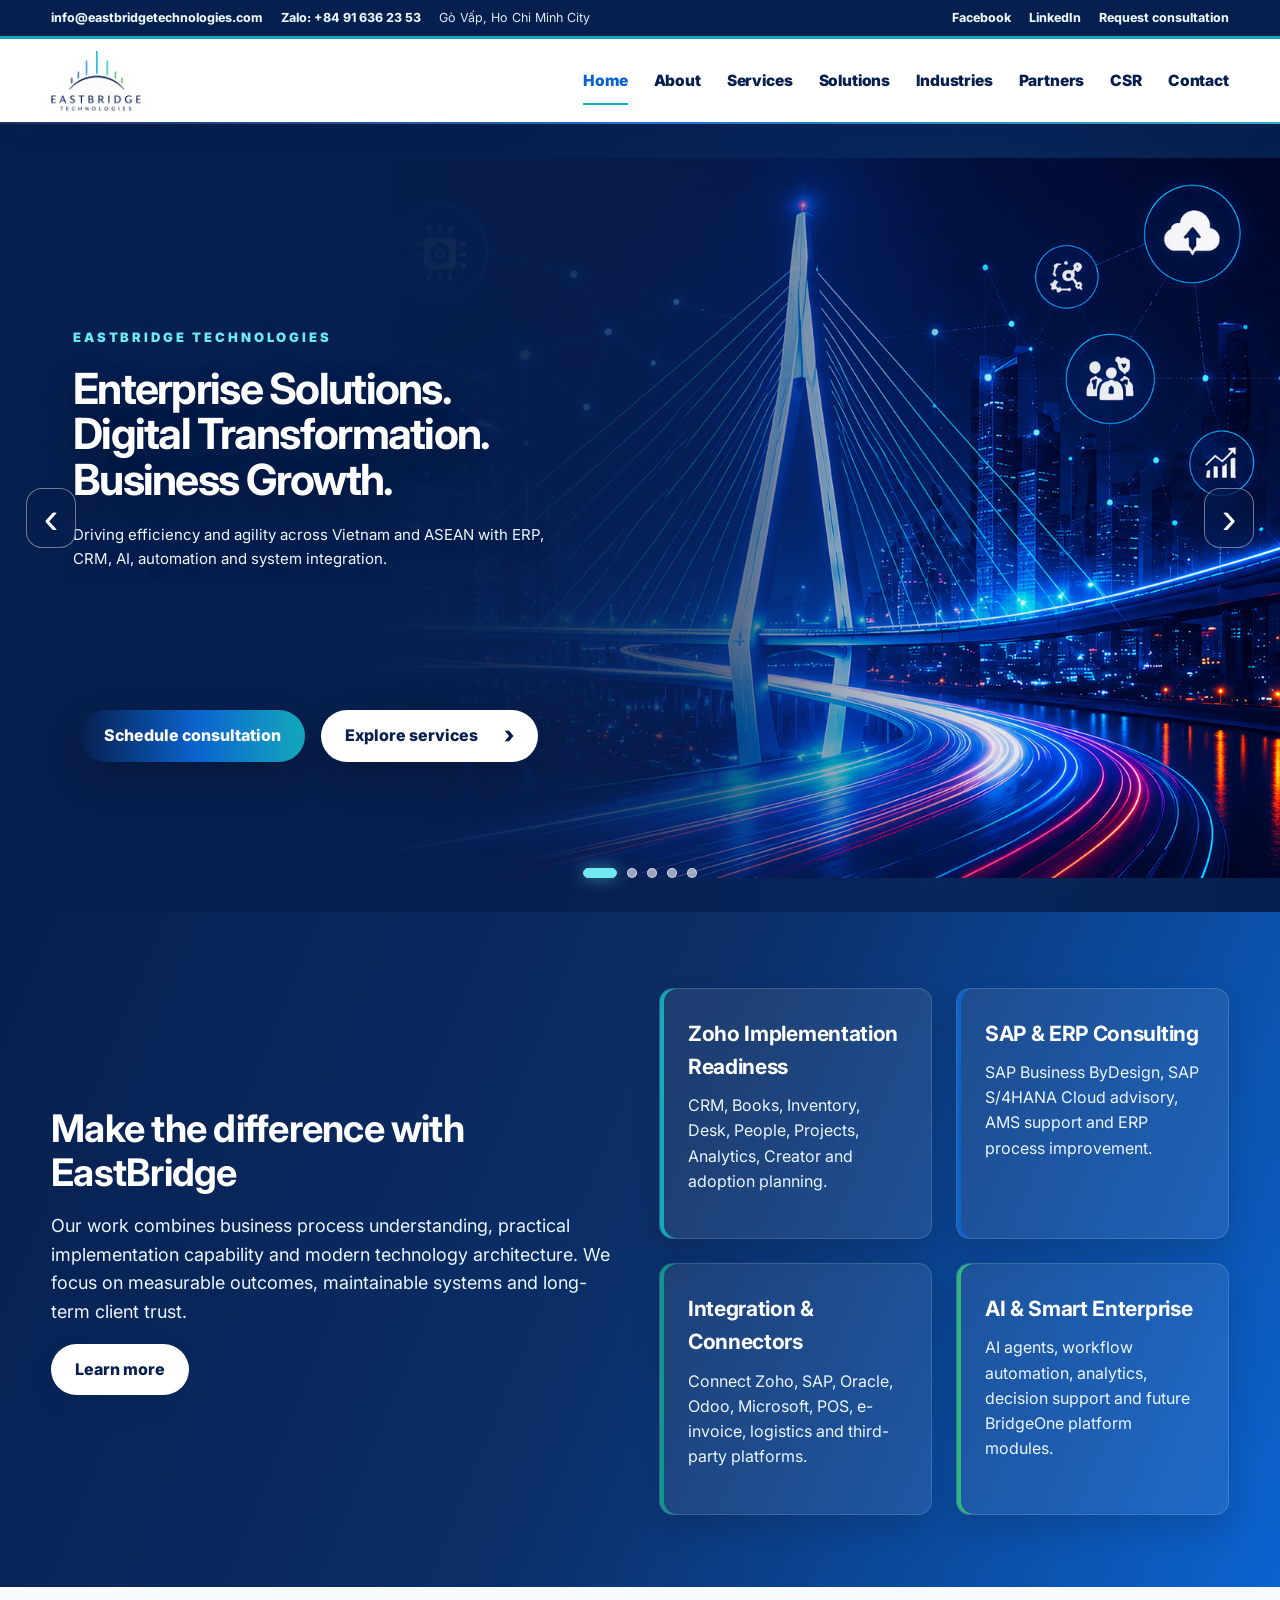
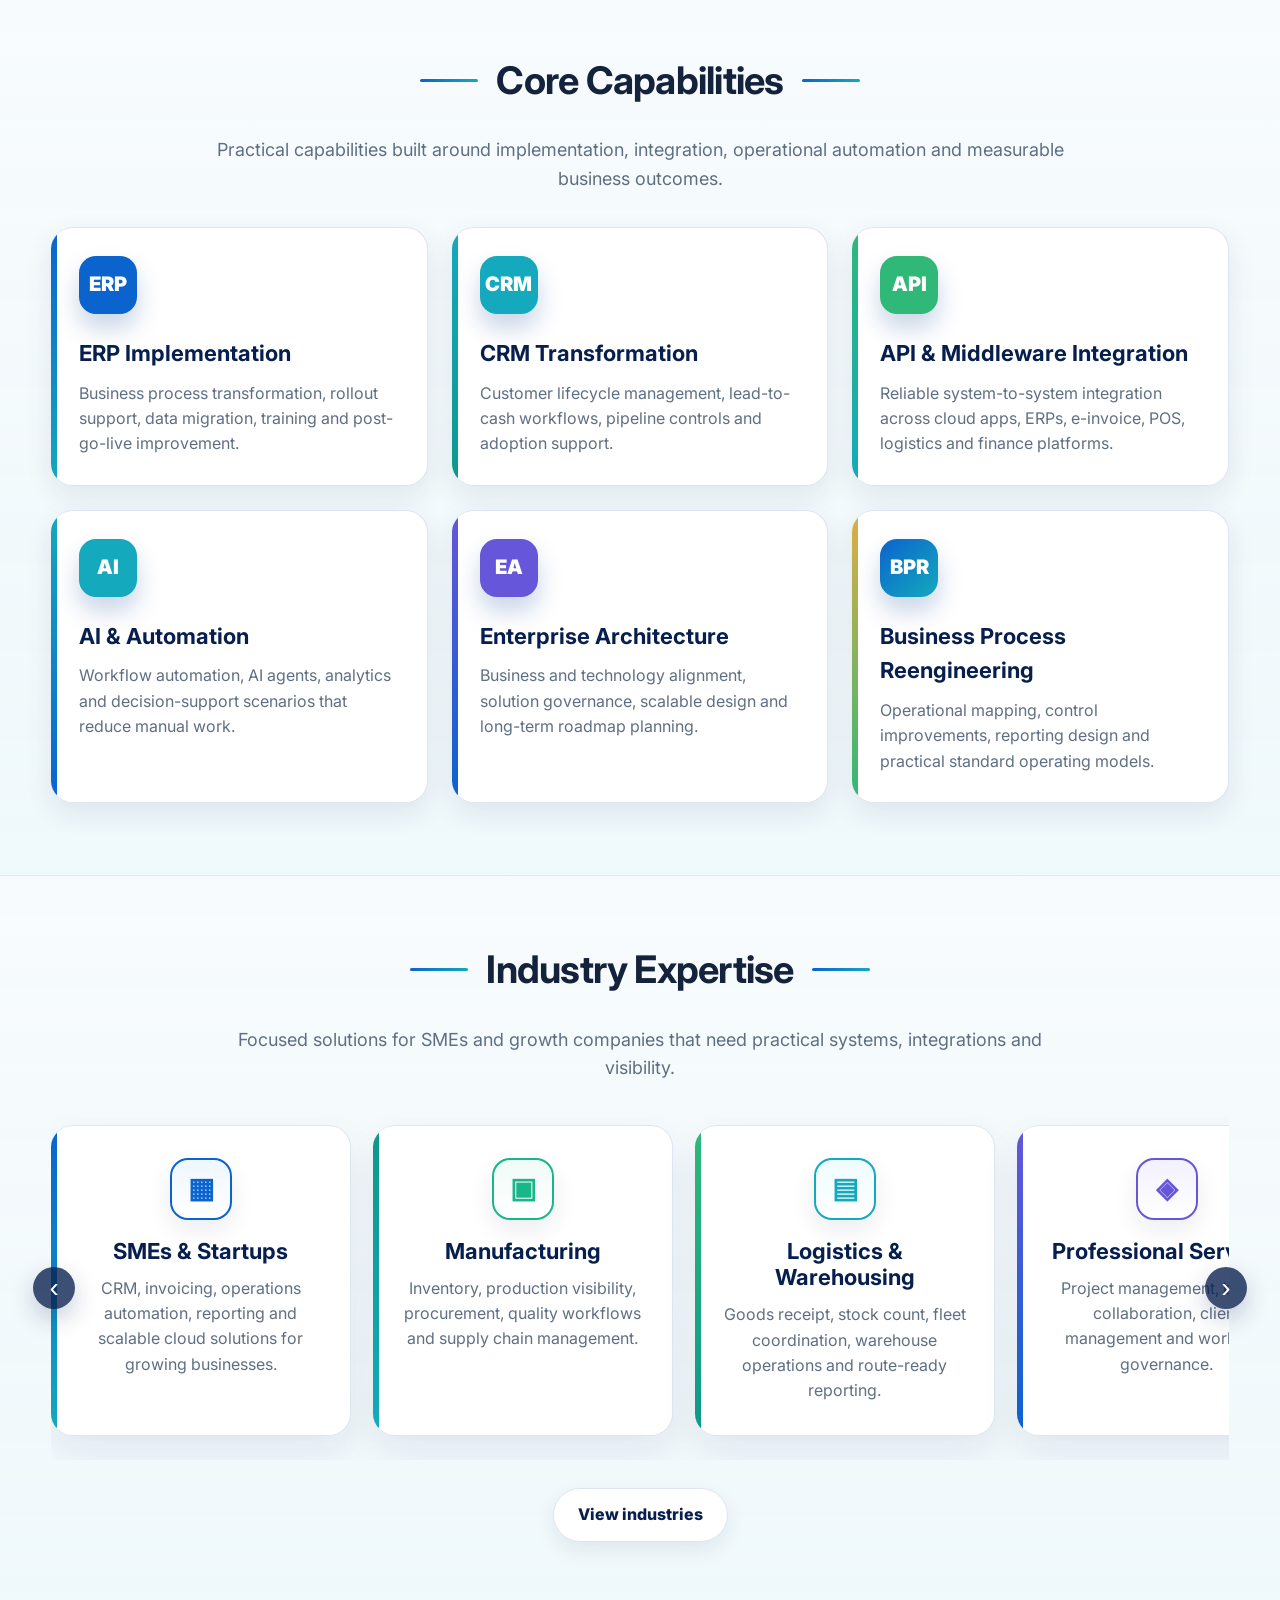
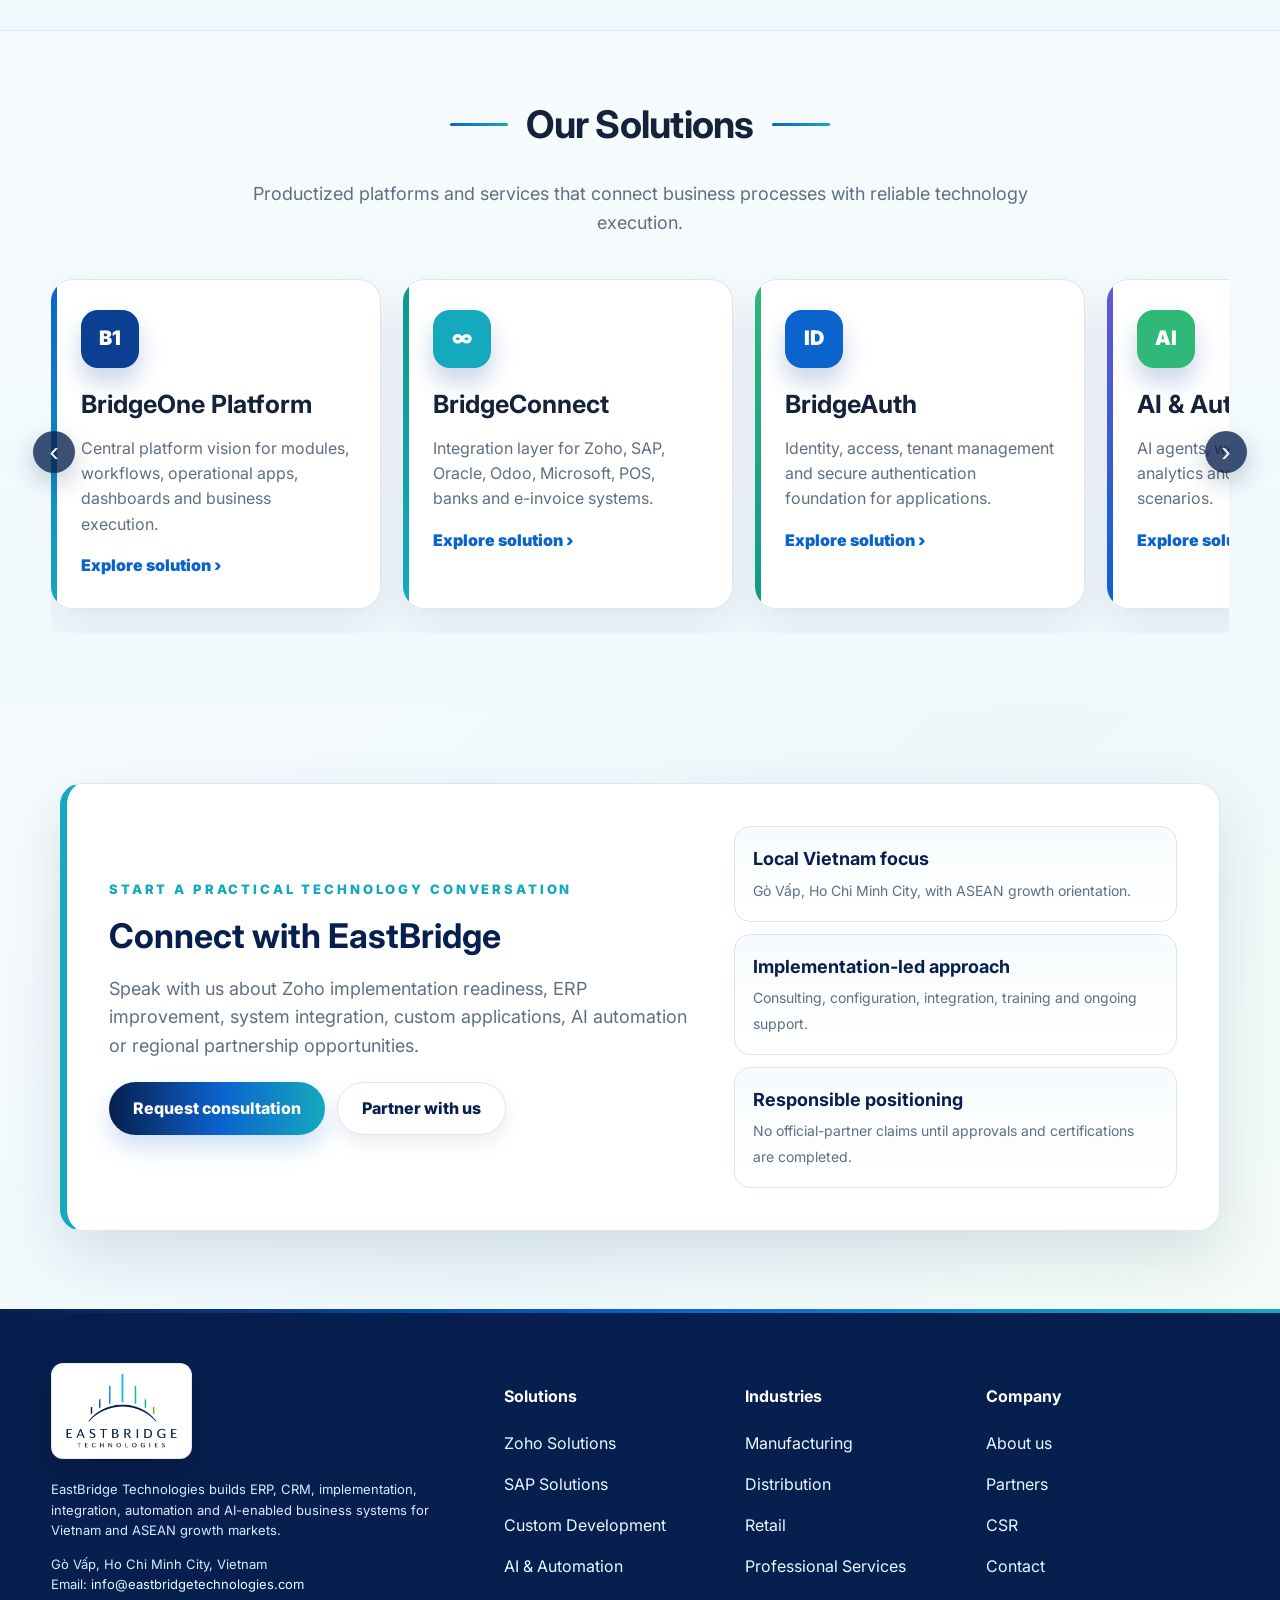
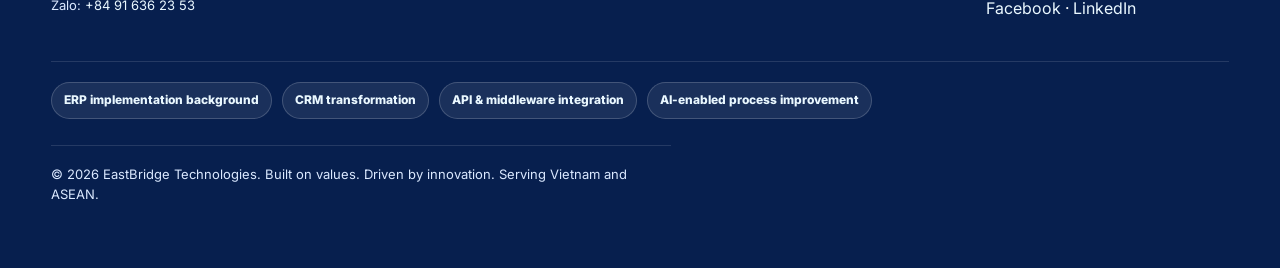
==== index.html @ 7e5cb688 "Initial EastBridge website upload" ====
<!DOCTYPE html>
<html lang="en"><head><meta charset="utf-8"/><meta content="width=device-width,initial-scale=1" name="viewport"/><title>Home | EastBridge Technologies</title><link href="https://fonts.googleapis.com" rel="preconnect"/><link crossorigin="" href="https://fonts.gstatic.com" rel="preconnect"/><link href="https://fonts.googleapis.com/css2?family=Inter:wght@400;600;700;800;900&amp;display=swap" rel="stylesheet"/><link href="assets/css/styles.css" rel="stylesheet"/><meta content="EastBridge Technologies helps organizations across Vietnam and ASEAN modernize operations through ERP, CRM, AI, automation, system integration and custom software solutions." name="description"/><meta content="EastBridge Technologies, Zoho implementation Vietnam, Zoho CRM Vietnam, Zoho consultant Vietnam, ERP consulting Vietnam, Digital Transformation Vietnam, SAP Business ByDesign Vietnam, SAP S/4HANA Cloud Vietnam, Business Process Automation Vietnam, System Integration Vietnam, CRM Implementation Vietnam, API integration Vietnam, SME digital transformation Vietnam, ASEAN technology services" name="keywords"/><meta content="index, follow" name="robots"/><meta content="Home | EastBridge Technologies" property="og:title"/><meta content="EastBridge Technologies helps organizations across Vietnam and ASEAN modernize operations through ERP, CRM, AI, automation, system integration and custom software solutions." property="og:description"/><meta content="website" property="og:type"/><meta content="assets/images/hero-ai-enterprise-bridge.svg" property="og:image"/><script type="application/ld+json">{
  "@context": "https://schema.org",
  "@type": "Organization",
  "name": "EastBridge Technologies",
  "url": "https://eastbridgetechnologies.com/",
  "logo": "assets/images/eastbridge-logo-header.png",
  "description": "Enterprise solutions, ERP consulting, CRM implementation readiness, system integration, custom software, automation and AI-enabled process improvement for Vietnam and ASEAN businesses.",
  "email": "info@eastbridgetechnologies.com",
  "telephone": "+84916362353",
  "address": {"@type":"PostalAddress","addressLocality":"Go Vap, Ho Chi Minh City","addressCountry":"VN"},
  "areaServed": ["Vietnam", "ASEAN"],
  "serviceType": ["Zoho Implementation Readiness", "ERP Consulting", "SAP Consulting", "Business Integration", "Custom Software Development", "Mobile Business Apps", "AI Automation"]
}</script></head><body><div class="topbar"><div class="topbar-left"><a href="mailto:info@eastbridgetechnologies.com">info@eastbridgetechnologies.com</a><a href="https://zalo.me/84916362353" target="_blank" rel="noopener">Zalo: +84 91 636 23 53</a><span>Gò Vấp, Ho Chi Minh City</span></div><div class="topbar-right"><a href="https://www.facebook.com/eastbridgetech" target="_blank" rel="noopener">Facebook</a><a href="https://www.linkedin.com/company/eastbridgetech" target="_blank" rel="noopener">LinkedIn</a><a href="contact.html">Request consultation</a></div></div><header class="navbar"><a class="brand" href="index.html"><img alt="EastBridge Technologies" src="assets/images/eastbridge-logo-header.png"/></a><button class="menu-btn" aria-label="Open menu">Menu</button><nav class="navlinks"><a class="active" href="index.html">Home</a><a class="" href="about.html">About</a><a class="" href="services.html">Services</a><a class="" href="solutions.html">Solutions</a><a class="" href="industries.html">Industries</a><a class="" href="partners.html">Partners</a><a class="" href="csr.html">CSR</a><a class="" href="contact.html">Contact</a></nav></header><section class="hero hero-v71" aria-label="EastBridge Technologies homepage hero">
  <div class="hero-v71-bg" data-hero-slider>
    <div class="hero-v71-slide active" data-title="Enterprise Solutions.<br>Digital Transformation.<br>Business Growth." data-kicker="EastBridge Technologies" data-subtitle="Driving efficiency and agility across Vietnam and ASEAN with ERP, CRM, AI, automation and system integration." data-primary="Schedule consultation" data-secondary="Explore services" data-primary-link="contact.html" data-secondary-link="services.html">
      <img src="assets/images/hero-banner-1.png" alt="Enterprise integration and digital transformation visual"/>
    </div>
    <div class="hero-v71-slide" data-title="Smart &amp; Autonomous<br>Enterprise." data-kicker="AI • Automation • Decision Support" data-subtitle="AI Agents, intelligent automation and data-driven insights powering the future of business." data-primary="Schedule consultation" data-secondary="Explore services" data-primary-link="contact.html" data-secondary-link="services.html">
      <img src="assets/images/hero-banner-3.png" alt="AI decision support and analytics visual"/>
    </div>
    <div class="hero-v71-slide" data-title="End-to-End Services.<br>Delivered with Excellence." data-kicker="Consulting • Implementation • Support" data-subtitle="From strategy to support, we deliver measurable outcomes through proven frameworks and deep domain expertise." data-primary="Schedule consultation" data-secondary="Explore services" data-primary-link="contact.html" data-secondary-link="services.html">
      <img src="assets/images/hero-banner-2.png" alt="Strategy implementation operate optimize visual"/>
    </div>
    <div class="hero-v71-slide" data-title="Integration That<br>Connects Everything." data-kicker="API • Middleware • Cloud Integration" data-subtitle="Seamless integration across applications, data and technologies for a unified digital ecosystem." data-primary="Schedule consultation" data-secondary="Explore services" data-primary-link="contact.html" data-secondary-link="services.html">
      <img src="assets/images/hero-banner-4.png" alt="Data cloud integration ecosystem visual"/>
    </div>
    <div class="hero-v71-slide" data-title="Emerging Technologies.<br>Real Business Impact." data-kicker="Cloud • IoT • Analytics • Low-Code" data-subtitle="We harness emerging technologies to solve real-world challenges and create new opportunities." data-primary="Schedule consultation" data-secondary="Explore services" data-primary-link="contact.html" data-secondary-link="services.html">
      <img src="assets/images/hero-banner-5.png" alt="Global technology and emerging technologies visual"/>
    </div>
    <div class="hero-v71-overlay"></div>
    <button class="hero-v71-arrow hero-v71-prev" type="button" aria-label="Previous hero slide">‹</button>
    <button class="hero-v71-arrow hero-v71-next" type="button" aria-label="Next hero slide">›</button>
    <div class="hero-v71-content">
      <div class="eyebrow" data-hero-kicker>EastBridge Technologies</div>
      <h1 data-hero-title>Enterprise Solutions.<br>Digital Transformation.<br>Business Growth.</h1>
      <p data-hero-subtitle>Driving efficiency and agility across Vietnam and ASEAN with ERP, CRM, AI, automation and system integration.</p>
      <div class="hero-actions hero-v71-actions">
        <a class="btn" href="contact.html" data-hero-primary>Schedule consultation</a>
        <a class="btn light" href="services.html" data-hero-secondary>Explore services</a>
      </div>
    </div>
    <div class="hero-slider-dots hero-v71-dots" aria-label="Hero slide navigation"><span class="active"></span><span></span><span></span><span></span><span></span></div>
  </div>
</section>

<section class="section blue intro-section"><div class="split"><div><h2 class="section-title">Make the difference with EastBridge</h2><p class="lead">Our work combines business process understanding, practical implementation capability and modern technology architecture. We focus on measurable outcomes, maintainable systems and long-term client trust.</p><a class="btn light" href="about.html">Learn more</a></div><div class="grid cards-2"><div class="card dark pad"><h3>Zoho Implementation Readiness</h3><p>CRM, Books, Inventory, Desk, People, Projects, Analytics, Creator and adoption planning.</p></div><div class="card dark pad"><h3>SAP &amp; ERP Consulting</h3><p>SAP Business ByDesign, SAP S/4HANA Cloud advisory, AMS support and ERP process improvement.</p></div><div class="card dark pad"><h3>Integration &amp; Connectors</h3><p>Connect Zoho, SAP, Oracle, Odoo, Microsoft, POS, e-invoice, logistics and third-party platforms.</p></div><div class="card dark pad"><h3>AI &amp; Smart Enterprise</h3><p>AI agents, workflow automation, analytics, decision support and future BridgeOne platform modules.</p></div></div></div></section>
<section class="section section-white capability-section"><div class="section-heading centered"><h2 class="section-title decorated">Core Capabilities</h2><p class="lead">Practical capabilities built around implementation, integration, operational automation and measurable business outcomes.</p></div><div class="grid cards-3"><article class="capability-card"><div class="solution-icon blue">ERP</div><h3>ERP Implementation</h3><p>Business process transformation, rollout support, data migration, training and post-go-live improvement.</p></article><article class="capability-card"><div class="solution-icon teal">CRM</div><h3>CRM Transformation</h3><p>Customer lifecycle management, lead-to-cash workflows, pipeline controls and adoption support.</p></article><article class="capability-card"><div class="solution-icon green">API</div><h3>API &amp; Middleware Integration</h3><p>Reliable system-to-system integration across cloud apps, ERPs, e-invoice, POS, logistics and finance platforms.</p></article><article class="capability-card"><div class="solution-icon cyan">AI</div><h3>AI &amp; Automation</h3><p>Workflow automation, AI agents, analytics and decision-support scenarios that reduce manual work.</p></article><article class="capability-card"><div class="solution-icon purple">EA</div><h3>Enterprise Architecture</h3><p>Business and technology alignment, solution governance, scalable design and long-term roadmap planning.</p></article><article class="capability-card"><div class="solution-icon amber">BPR</div><h3>Business Process Reengineering</h3><p>Operational mapping, control improvements, reporting design and practical standard operating models.</p></article></div></section>
<section class="section section-white industry-section"><div class="section-heading centered"><h2 class="section-title decorated">Industry Expertise</h2><p class="lead">Focused solutions for SMEs and growth companies that need practical systems, integrations and visibility.</p></div><div class="carousel-wrap"><button aria-label="Scroll industry cards left" class="scroll-btn left" data-dir="-1" data-scroll="industry">‹</button><div class="h-scroll" id="industry"><article class="expertise-card"><div class="line-icon">▦</div><h3>SMEs &amp; Startups</h3><p>CRM, invoicing, operations automation, reporting and scalable cloud solutions for growing businesses.</p></article><article class="expertise-card"><div class="line-icon">▣</div><h3>Manufacturing</h3><p>Inventory, production visibility, procurement, quality workflows and supply chain management.</p></article><article class="expertise-card"><div class="line-icon">▤</div><h3>Logistics &amp; Warehousing</h3><p>Goods receipt, stock count, fleet coordination, warehouse operations and route-ready reporting.</p></article><article class="expertise-card"><div class="line-icon">◈</div><h3>Professional Services</h3><p>Project management, billing, collaboration, client management and workflow governance.</p></article><article class="expertise-card"><div class="line-icon">◎</div><h3>Retail &amp; Distribution</h3><p>POS integration, sales orders, inventory movement, customer records and sales analytics.</p></article><article class="expertise-card"><div class="line-icon">✦</div><h3>F&amp;B Operations</h3><p>Procurement, branch operations, inventory control, approvals and mobile-first execution.</p></article></div><button aria-label="Scroll industry cards right" class="scroll-btn right" data-dir="1" data-scroll="industry">›</button></div><p class="center-link"><a class="btn ghost" href="industries.html">View industries</a></p></section>
<section class="section section-white solutions-preview"><div class="section-heading centered"><h2 class="section-title decorated">Our Solutions</h2><p class="lead">Productized platforms and services that connect business processes with reliable technology execution.</p></div><div class="carousel-wrap"><button aria-label="Scroll solutions left" class="scroll-btn left" data-dir="-1" data-scroll="homeSolutions">‹</button><div class="h-scroll solution-scroll" id="homeSolutions"><article class="solution-card"><div class="solution-icon">B1</div><h3>BridgeOne Platform</h3><p>Central platform vision for modules, workflows, operational apps, dashboards and business execution.</p><a href="solutions.html">Explore solution ›</a></article><article class="solution-card"><div class="solution-icon teal">∞</div><h3>BridgeConnect</h3><p>Integration layer for Zoho, SAP, Oracle, Odoo, Microsoft, POS, banks and e-invoice systems.</p><a href="solutions.html">Explore solution ›</a></article><article class="solution-card"><div class="solution-icon blue">ID</div><h3>BridgeAuth</h3><p>Identity, access, tenant management and secure authentication foundation for applications.</p><a href="solutions.html">Explore solution ›</a></article><article class="solution-card"><div class="solution-icon green">AI</div><h3>AI &amp; Automation</h3><p>AI agents, workflow automation, analytics and decision support scenarios.</p><a href="solutions.html">Explore solution ›</a></article><article class="solution-card"><div class="solution-icon amber">ZE</div><h3>Zoho Extensions</h3><p>Custom widgets, functions and integrations to extend Zoho around business needs, subject to certification and approval routes.</p><a href="solutions.html">Explore solution ›</a></article></div><button aria-label="Scroll solutions right" class="scroll-btn right" data-dir="1" data-scroll="homeSolutions">›</button></div></section>
<section class="section final-cta"><div class="cta-panel enhanced-cta"><div class="cta-copy"><span class="eyebrow dark">Start a practical technology conversation</span><h2>Connect with EastBridge</h2><p>Speak with us about Zoho implementation readiness, ERP improvement, system integration, custom applications, AI automation or regional partnership opportunities.</p><div class="cta-actions"><a class="btn" href="contact.html">Request consultation</a><a class="btn ghost" href="partners.html">Partner with us</a></div></div><div class="cta-metrics"><div><strong>Local Vietnam focus</strong><span>Gò Vấp, Ho Chi Minh City, with ASEAN growth orientation.</span></div><div><strong>Implementation-led approach</strong><span>Consulting, configuration, integration, training and ongoing support.</span></div><div><strong>Responsible positioning</strong><span>No official-partner claims until approvals and certifications are completed.</span></div></div></div></section><footer class="footer"><div class="footer-grid"><div><img alt="EastBridge Technologies" src="assets/images/eastbridge-logo-header.png"/><p class="small">EastBridge Technologies builds ERP, CRM, implementation, integration, automation and AI-enabled business systems for Vietnam and ASEAN growth markets.</p><p class="small">Gò Vấp, Ho Chi Minh City, Vietnam<br/>Email: <a href="mailto:info@eastbridgetechnologies.com">info@eastbridgetechnologies.com</a><br/>Zalo: <a href="https://zalo.me/84916362353" target="_blank" rel="noopener">+84 91 636 23 53</a></p></div><div><h4>Solutions</h4><p><a href="services.html#zoho-solutions">Zoho Solutions</a></p><p><a href="services.html#sap-services">SAP Solutions</a></p><p><a href="services.html#custom-development">Custom Development</a></p><p><a href="services.html#ai-automation">AI &amp; Automation</a></p></div><div><h4>Industries</h4><p><a href="industries.html#manufacturing">Manufacturing</a></p><p><a href="industries.html#distribution">Distribution</a></p><p><a href="industries.html#retail">Retail</a></p><p><a href="industries.html#professional-services">Professional Services</a></p></div><div><h4>Company</h4><p><a href="about.html">About us</a></p><p><a href="partners.html">Partners</a></p><p><a href="csr.html">CSR</a></p><p><a href="contact.html">Contact</a></p><p><a href="https://www.facebook.com/eastbridgetech" target="_blank" rel="noopener">Facebook</a> · <a href="https://www.linkedin.com/company/eastbridgetech" target="_blank" rel="noopener">LinkedIn</a></p></div></div><div class="footer-tags" aria-label="EastBridge capability tags"><span>ERP implementation background</span><span>CRM transformation</span><span>API &amp; middleware integration</span><span>AI-enabled process improvement</span></div><p class="small footer-note">© 2026 EastBridge Technologies. Built on values. Driven by innovation. Serving Vietnam and ASEAN.</p></footer><script src="assets/js/main.js"></script></body></html>
---- assets/css/styles.css ----
:root{
  --navy:#071f4e;
  --navy-2:#0b2f68;
  --blue:#0b63ce;
  --blue-2:#1b7ed4;
  --cyan:#14a9bd;
  --cyan-soft:#e7f8fb;
  --teal:#0f988a;
  --green:#2fb878;
  --ink:#14223b;
  --muted:#5f6f83;
  --line:#dce6f0;
  --light:#f6f9fc;
  --white:#ffffff;
  --brand-gradient:linear-gradient(90deg,#071f4e 0%,#0b63ce 46%,#14a9bd 82%,#2fb878 100%);
  --brand-gradient-clean:linear-gradient(90deg,#071f4e 0%,#0b63ce 52%,#14a9bd 100%);
  --hero-gradient:linear-gradient(112deg,rgba(7,31,78,.98) 0%,rgba(11,47,104,.96) 34%,rgba(11,99,206,.88) 68%,rgba(20,169,189,.78) 100%);
  --shadow:0 20px 46px rgba(7,31,78,.12);
  --shadow-soft:0 10px 28px rgba(7,31,78,.09);
}
*{box-sizing:border-box}
html{scroll-behavior:smooth}
body{margin:0;font-family:Inter,Arial,sans-serif;color:var(--ink);background:var(--light);line-height:1.58;position:relative;overflow-x:hidden}
body:before{content:"";position:fixed;inset:0;z-index:-2;background:url('../images/eastbridge-brand-board.png') center 120px/1100px auto no-repeat;opacity:.045;pointer-events:none}
body:after{content:"";position:fixed;inset:0;z-index:-3;background:linear-gradient(180deg,#ffffff 0%,#f7fbfc 45%,#f2f8fb 100%);pointer-events:none}
a{text-decoration:none;color:inherit}.topbar{font-size:13px;background:var(--navy);color:#eaf8ff;padding:8px 4%;display:flex;justify-content:flex-end;gap:24px;border-bottom:3px solid var(--cyan)}.topbar span{opacity:.95}.navbar{position:sticky;top:0;z-index:20;background:rgba(255,255,255,.96);backdrop-filter:blur(14px);border-bottom:1px solid rgba(220,230,240,.9);box-shadow:0 8px 24px rgba(7,31,78,.06);display:flex;align-items:center;justify-content:space-between;padding:10px 4%}.navbar:after{content:"";position:absolute;left:0;right:0;bottom:-1px;height:2px;background:var(--brand-gradient-clean);opacity:.9}.brand{display:flex;align-items:center;gap:14px}.brand img{height:54px;width:auto;display:block}.navlinks{display:flex;gap:24px;align-items:center}.navlinks a{font-weight:750;font-size:14px;color:var(--navy);position:relative;padding:8px 0}.navlinks a:after{content:"";position:absolute;left:0;right:0;bottom:0;height:2px;background:var(--cyan);transform:scaleX(0);transform-origin:left;transition:.24s}.navlinks a:hover,.navlinks a.active{color:var(--blue)}.navlinks a:hover:after,.navlinks a.active:after{transform:scaleX(1)}.menu-btn{display:none;border:0;background:var(--navy);color:#fff;border-radius:9px;padding:10px 13px;font-weight:800}.btn{display:inline-flex;align-items:center;justify-content:center;gap:10px;padding:13px 24px;border-radius:999px;background:var(--brand-gradient-clean);color:#fff;font-weight:800;border:0;cursor:pointer;box-shadow:0 12px 24px rgba(11,99,206,.2);transition:.22s}.btn:hover{transform:translateY(-1px);box-shadow:0 16px 30px rgba(7,31,78,.22)}.btn.light{background:#fff;color:var(--navy);box-shadow:0 10px 25px rgba(7,31,78,.12)}.btn.ghost{background:transparent;color:var(--blue);border:1px solid var(--line);box-shadow:none}.hero{min-height:560px;color:#fff;background:var(--hero-gradient);position:relative;display:grid;grid-template-columns:minmax(0,1.02fr) minmax(420px,.98fr);gap:46px;align-items:center;padding:78px 4%;overflow:hidden}.hero:before{content:"";position:absolute;inset:0;background:radial-gradient(circle at 72% 24%,rgba(255,255,255,.18),transparent 28%),linear-gradient(90deg,rgba(7,31,78,.28),transparent 62%);pointer-events:none}.hero:after{content:"";position:absolute;left:0;right:0;bottom:0;height:1px;background:rgba(255,255,255,.22)}.hero-content{max-width:760px;position:relative;z-index:1}.eyebrow{letter-spacing:.22em;text-transform:uppercase;font-size:13px;font-weight:850;color:#6fe8f2;margin-bottom:10px}.hero h1{font-size:56px;line-height:1.04;margin:0 0 18px;letter-spacing:-.035em}.hero p{font-size:19px;max-width:690px;color:#edf8ff;margin:0 0 26px}.hero-visual{position:relative;z-index:1;justify-self:end;width:min(590px,100%);background:rgba(255,255,255,.94);border:1px solid rgba(255,255,255,.55);box-shadow:0 28px 65px rgba(7,31,78,.24);padding:26px;border-radius:22px}.hero-visual:before{content:"";position:absolute;inset:0;border-radius:22px;border-top:5px solid var(--cyan);pointer-events:none}.hero-visual img{display:block;width:100%;height:auto;border-radius:14px}.visual-caption{display:grid;grid-template-columns:repeat(3,1fr);gap:10px;margin-top:14px;color:var(--navy);font-weight:800;font-size:12px;letter-spacing:.06em;text-transform:uppercase}.visual-caption span{background:#f5f9fc;border:1px solid var(--line);border-radius:10px;padding:10px;text-align:center}.section{padding:72px 4%;position:relative}.section.blue{background:linear-gradient(112deg,#071f4e 0%,#0b2f68 50%,#0b63ce 100%);color:#fff}.section.light{background:rgba(255,255,255,.72)}.section-title{font-size:38px;line-height:1.15;margin:0 0 16px;letter-spacing:-.02em}.lead{font-size:18px;color:var(--muted);max-width:860px}.blue .lead{color:#eaf6ff}.grid{display:grid;gap:24px}.cards-4{grid-template-columns:repeat(4,1fr)}.cards-3{grid-template-columns:repeat(3,1fr)}.cards-2{grid-template-columns:repeat(2,1fr)}.card{background:rgba(255,255,255,.96);border:1px solid var(--line);border-radius:14px;box-shadow:var(--shadow-soft);overflow:hidden;transition:.22s}.card:hover{transform:translateY(-3px);box-shadow:var(--shadow)}.card.pad{padding:28px}.card.dark{background:rgba(255,255,255,.08);color:#fff;border:1px solid rgba(255,255,255,.14);box-shadow:inset 4px 0 0 var(--cyan),0 14px 28px rgba(0,0,0,.13)}.card.dark:nth-child(2){box-shadow:inset 4px 0 0 var(--blue),0 14px 28px rgba(0,0,0,.13)}.card.dark:nth-child(3){box-shadow:inset 4px 0 0 var(--teal),0 14px 28px rgba(0,0,0,.13)}.card.dark:nth-child(4){box-shadow:inset 4px 0 0 var(--green),0 14px 28px rgba(0,0,0,.13)}.card h3{margin:0 0 10px;font-size:21px;letter-spacing:-.015em}.card p{color:var(--muted);margin:0 0 16px}.card.dark p,.blue .card p{color:#eaf6ff}.card a{font-weight:850;color:var(--cyan)}.tile-img{height:145px;background:linear-gradient(135deg,#071f4e 0%,#0b63ce 62%,#14a9bd 100%);position:relative;overflow:hidden;display:grid;place-items:center}.tile-img:before{content:"";position:absolute;inset:0;background:radial-gradient(circle at 25% 20%,rgba(255,255,255,.24),transparent 20%),linear-gradient(120deg,transparent,rgba(255,255,255,.16),transparent)}.tile-img .icon-orb{position:relative;width:72px;height:72px;border-radius:20px;border:1px solid rgba(255,255,255,.48);background:rgba(255,255,255,.14);display:grid;place-items:center;color:#fff;font-weight:900;font-size:27px;box-shadow:inset 0 1px 12px rgba(255,255,255,.22)}.split{display:grid;grid-template-columns:1fr 1fr;gap:38px;align-items:center}.feature{background:#fff;padding:34px;box-shadow:var(--shadow);border-left:6px solid var(--cyan);border-radius:14px}.feature img,.brand-panel img{width:100%;height:auto;display:block}.brand-panel{background:#fff;border:1px solid var(--line);border-radius:18px;padding:24px;box-shadow:var(--shadow)}.pillars{grid-template-columns:repeat(7,1fr);gap:12px}.pillar{text-align:center;border-left:1px solid var(--line);padding:20px 10px}.pillar .num{margin:auto;width:38px;height:38px;border:2px solid currentColor;border-radius:50%;display:grid;place-items:center;font-weight:800}.pillar h4{font-size:14px;letter-spacing:.05em}.pillar p{font-size:13px;color:var(--muted)}.filters{display:flex;gap:10px;flex-wrap:wrap;margin:24px 0}.filter{padding:9px 16px;border:1px solid var(--line);border-radius:999px;background:#fff;cursor:pointer}.filter.active{background:var(--navy);color:#fff}.accordion{border-top:1px solid var(--line)}.acc-item{border-bottom:1px solid var(--line)}.acc-title{width:100%;text-align:left;background:#fff;border:0;padding:20px;font-size:18px;font-weight:800;cursor:pointer}.acc-body{display:none;padding:0 20px 20px;color:var(--muted)}.acc-item.open .acc-body{display:block}.contact-box{background:#fff;box-shadow:var(--shadow);padding:34px;border-radius:16px}.form{display:grid;gap:14px}.form input,.form textarea,.form select{width:100%;padding:14px;border:1px solid var(--line);border-radius:8px;font:inherit}.footer{background:var(--navy);color:#fff;padding:50px 4%;border-top:4px solid var(--cyan)}.footer-grid{display:grid;grid-template-columns:2fr 1fr 1fr 1fr;gap:30px}.footer img{height:70px;background:#fff;border-radius:8px;padding:4px}.small{font-size:13px;color:#cbd8ef}.stat{font-size:46px;font-weight:900;color:var(--cyan)}
@media(max-width:1100px){.hero{grid-template-columns:1fr}.hero-visual{justify-self:start;max-width:620px}.cards-4{grid-template-columns:repeat(2,1fr)}}
@media(max-width:980px){.cards-3,.cards-2,.split,.pillars,.footer-grid{grid-template-columns:1fr 1fr}.hero h1{font-size:42px}.navlinks{display:none;position:absolute;top:76px;left:0;right:0;background:#fff;flex-direction:column;align-items:flex-start;padding:20px 4%;box-shadow:var(--shadow)}.navlinks.open{display:flex}.menu-btn{display:block}}
@media(max-width:640px){.cards-4,.cards-3,.cards-2,.split,.pillars,.footer-grid{grid-template-columns:1fr}.hero{min-height:auto;padding:54px 5%;grid-template-columns:1fr}.hero h1{font-size:36px}.hero p{font-size:17px}.topbar{display:none}.brand img{height:44px}.hero-visual{display:none}.section{padding:52px 5%}}

/* ===== EastBridge Home v6.1 professional refinements ===== */
.section-white{background:rgba(255,255,255,.92)}
.centered{text-align:center;margin:0 auto 34px;max-width:900px}.centered .lead{margin-left:auto;margin-right:auto}.decorated{display:inline-flex;align-items:center;justify-content:center;gap:18px}.decorated:before,.decorated:after{content:"";width:58px;height:3px;background:linear-gradient(90deg,#d9a84e,#f1cc6a);border-radius:99px}.professional-hero{grid-template-columns:minmax(0,.94fr) minmax(430px,.72fr);background:linear-gradient(112deg,#071f4e 0%,#0b2f68 48%,#126f98 100%)}.professional-hero:before{background:radial-gradient(circle at 82% 10%,rgba(20,169,189,.22),transparent 32%),linear-gradient(90deg,rgba(7,31,78,.42),transparent 65%)}.architecture-panel{background:rgba(255,255,255,.97);color:var(--navy);padding:24px;border-radius:22px;border:1px solid rgba(220,230,240,.9);box-shadow:0 24px 60px rgba(7,31,78,.22);max-width:560px}.architecture-panel:before{display:none}.panel-head{display:flex;gap:7px;margin-bottom:16px}.panel-head span{width:10px;height:10px;border-radius:50%;background:#d8e2ef}.panel-head span:nth-child(2){background:#14a9bd}.panel-head span:nth-child(3){background:#2fb878}.panel-title{font-size:14px;text-transform:uppercase;letter-spacing:.12em;font-weight:900;color:var(--muted);margin-bottom:18px}.arch-row{display:flex;align-items:center;gap:12px;margin:14px 0 22px}.arch-node{background:#f7fbfd;border:1px solid var(--line);border-radius:14px;padding:14px 16px;font-weight:900;color:var(--navy);box-shadow:0 8px 18px rgba(7,31,78,.06);white-space:nowrap}.arch-line{height:2px;background:linear-gradient(90deg,#0b63ce,#14a9bd);flex:1;min-width:22px}.arch-grid{display:grid;grid-template-columns:repeat(2,1fr);gap:12px}.arch-grid div{background:linear-gradient(180deg,#fff,#f6fafc);border:1px solid var(--line);border-left:4px solid var(--cyan);border-radius:14px;padding:14px}.arch-grid b{display:block;font-size:16px}.arch-grid span{display:block;font-size:13px;color:var(--muted);margin-top:4px}.panel-note{margin-top:16px;background:#eef8fb;border-radius:14px;padding:13px;color:var(--navy);font-weight:750;font-size:14px}.intro-section{background:linear-gradient(112deg,#071f4e 0%,#0b2f68 56%,#0e7890 100%)}.industry-section,.solutions-preview,.choose-section{overflow:hidden}.carousel-wrap{position:relative}.h-scroll{display:flex;gap:22px;overflow-x:auto;scroll-snap-type:x mandatory;padding:8px 4px 24px;scrollbar-width:thin}.h-scroll::-webkit-scrollbar{height:8px}.h-scroll::-webkit-scrollbar-thumb{background:#c8d7e7;border-radius:999px}.scroll-btn{position:absolute;top:50%;transform:translateY(-50%);z-index:4;width:42px;height:42px;border-radius:50%;border:0;background:rgba(7,31,78,.78);color:#fff;font-size:28px;line-height:1;display:grid;place-items:center;cursor:pointer;box-shadow:0 10px 24px rgba(7,31,78,.22)}.scroll-btn:hover{background:var(--navy)}.scroll-btn.left{left:-18px}.scroll-btn.right{right:-18px}.expertise-card,.reason-card{flex:0 0 300px;scroll-snap-align:start;background:#fff;border:1px solid rgba(220,230,240,.95);border-radius:22px;padding:32px 26px;text-align:center;box-shadow:0 16px 36px rgba(7,31,78,.08);min-height:278px;transition:.22s}.expertise-card:hover,.reason-card:hover{transform:translateY(-4px);box-shadow:0 22px 44px rgba(7,31,78,.12)}.line-icon,.reason-icon{width:62px;height:62px;border-radius:18px;margin:0 auto 18px;display:grid;place-items:center;border:2px solid #123463;color:var(--navy);font-size:28px;font-weight:900;background:linear-gradient(180deg,#fff,#f5f9fc);box-shadow:0 10px 24px rgba(7,31,78,.08)}.expertise-card h3,.reason-card h3{font-size:22px;line-height:1.2;margin:0 0 12px;color:var(--navy)}.expertise-card p,.reason-card p{color:var(--muted);margin:0;font-size:16px}.approach-section{background:linear-gradient(112deg,#071f4e 0%,#09295c 100%);color:#fff}.approach-section .lead{color:#dfefff}.approach-flow{display:grid;grid-template-columns:1fr auto 1fr auto 1fr auto 1fr auto 1fr auto 1fr;gap:16px;align-items:start;margin-top:38px}.approach-step{text-align:center}.step-icon{width:78px;height:78px;border-radius:20px;margin:0 auto 16px;display:grid;place-items:center;background:#0b3f91;color:#fff;font-size:34px;box-shadow:0 16px 28px rgba(0,0,0,.18)}.step-icon.amber{background:#f4b84e}.step-icon.green{background:#31a852}.step-icon.purple{background:#8355cc}.step-icon.cyan{background:#1fa9c1}.step-icon.orange{background:#ef7900}.approach-step h3{font-size:20px;margin:0 0 10px}.approach-step p{font-size:15px;color:#dbe9ff;margin:0}.flow-arrow{font-size:42px;color:#e1ad43;padding-top:18px;font-weight:900}.solution-grid{margin-top:12px}.solution-card{background:#fff;border:1px solid var(--line);border-radius:22px;padding:30px;box-shadow:0 18px 42px rgba(7,31,78,.08);transition:.22s}.solution-card:hover{transform:translateY(-4px);box-shadow:0 24px 50px rgba(7,31,78,.13)}.solution-icon{width:58px;height:58px;border-radius:17px;background:#0b3f91;color:#fff;font-weight:900;display:grid;place-items:center;font-size:20px;margin-bottom:22px;box-shadow:0 14px 24px rgba(11,63,145,.22)}.solution-icon.teal{background:#14a9bd}.solution-icon.blue{background:#0b63ce}.solution-icon.green{background:#2fb878}.solution-card h3{font-size:25px;line-height:1.18;margin:0 0 12px}.solution-card p{font-size:16px;color:var(--muted)}.solution-card a{font-weight:900;color:var(--blue)}.choose-section{background:#fff}.reason-card{flex-basis:270px;min-height:260px}.reason-icon{border:0;background:#0b3f91;color:#fff;border-radius:50%;font-size:24px}.final-cta{padding:52px 4%;background:linear-gradient(180deg,#f7fbfd,#eef7f8)}.cta-feature{max-width:980px;margin:auto;border-left-color:var(--cyan)}
@media(max-width:1180px){.approach-flow{grid-template-columns:repeat(3,1fr);gap:28px}.flow-arrow{display:none}.professional-hero{grid-template-columns:1fr}.architecture-panel{justify-self:start}.expertise-card,.reason-card{flex-basis:280px}}
@media(max-width:740px){.decorated:before,.decorated:after{width:32px}.approach-flow{grid-template-columns:1fr}.scroll-btn{display:none}.expertise-card,.reason-card{flex-basis:86vw}.arch-row{flex-wrap:wrap}.arch-line{display:none}.arch-grid{grid-template-columns:1fr}}

/* ===== EastBridge v6.2 targeted fixes ===== */
.navbar{padding:8px 4%;min-height:78px}
.brand img{height:68px;max-width:210px;object-fit:contain;background:transparent!important;border-radius:0;padding:0;filter:drop-shadow(0 6px 12px rgba(7,31,78,.08))}
.footer img{background:transparent!important;height:82px;padding:0;border-radius:0;filter:drop-shadow(0 5px 10px rgba(0,0,0,.18))}
.professional-hero{background:var(--hero-gradient)!important}
.professional-hero:before{background:radial-gradient(circle at 76% 22%,rgba(255,255,255,.17),transparent 28%),linear-gradient(90deg,rgba(7,31,78,.28),transparent 62%)!important}
.brandmark-panel{background:rgba(255,255,255,.08);border:1px solid rgba(255,255,255,.18);box-shadow:none;padding:28px;display:flex;flex-direction:column;align-items:center;justify-content:center;min-height:310px;backdrop-filter:blur(3px)}
.brandmark-panel:before{display:none!important}.brandmark-panel img{width:min(520px,100%);filter:drop-shadow(0 18px 28px rgba(7,31,78,.20))}.brandmark-tags{display:grid;grid-template-columns:repeat(3,1fr);gap:10px;width:100%;margin-top:18px}.brandmark-tags span{border:1px solid rgba(255,255,255,.28);background:rgba(255,255,255,.10);color:#fff;border-radius:12px;padding:11px 8px;text-align:center;font-weight:850;font-size:12px;letter-spacing:.08em;text-transform:uppercase}
.solution-scroll .solution-card{flex:0 0 330px;scroll-snap-align:start}.solution-scroll{align-items:stretch}.solution-scroll .solution-card{min-height:330px}.solution-scroll .card,.h-scroll [data-cat]{display:block}
.solution-icon.amber{background:#f4b84e;color:#071f4e}.solution-icon.purple{background:#8355cc}.solution-icon.cyan{background:#1fa9c1}.solution-icon.teal{background:#14a9bd}.solution-icon.green{background:#2fb878}.solution-icon.blue{background:#0b63ce}
.services-approach{margin-top:0}.services-approach .decorated{color:#fff}.services-approach .decorated:before,.services-approach .decorated:after{background:linear-gradient(90deg,#d9a84e,#f1cc6a)}
.delivery-stack-section{background:rgba(255,255,255,.94)}.delivery-stack-section .architecture-panel{justify-self:end}.stack-panel{color:var(--navy);background:rgba(255,255,255,.97);box-shadow:0 24px 60px rgba(7,31,78,.13)}
.left-decorated{display:inline-flex}.clean-list{list-style:none;margin:24px 0 0;padding:0;display:grid;gap:12px}.clean-list li{position:relative;padding-left:30px;color:var(--ink);font-weight:700}.clean-list li:before{content:"";position:absolute;left:0;top:.42em;width:13px;height:13px;border-radius:50%;background:linear-gradient(135deg,var(--blue),var(--cyan));box-shadow:0 0 0 4px #e7f8fb}
@media(max-width:980px){.navbar{min-height:68px}.brand img{height:56px}.solution-scroll .solution-card{flex-basis:310px}.brandmark-panel{justify-self:start;max-width:640px}.delivery-stack-section .architecture-panel{justify-self:start}}
@media(max-width:640px){.brand img{height:48px;max-width:170px}.brandmark-panel{display:none}.solution-scroll .solution-card{flex-basis:86vw}.brandmark-tags{grid-template-columns:1fr}.footer img{height:62px}}

/* ===== EastBridge v6.3 SEO + theme consistency refinements ===== */
.decorated:before,.decorated:after,.services-approach .decorated:before,.services-approach .decorated:after{background:linear-gradient(90deg,var(--blue),var(--cyan))!important;height:3px}
.flow-arrow{color:var(--cyan)!important}.step-icon.amber,.solution-icon.amber{background:linear-gradient(135deg,var(--blue),var(--cyan))!important;color:#fff!important}.step-icon.orange{background:linear-gradient(135deg,var(--cyan),var(--teal))!important}.step-icon.purple{background:linear-gradient(135deg,var(--blue),#6b63d8)!important}.step-icon.green{background:linear-gradient(135deg,var(--teal),var(--green))!important}
.section-white,.choose-section{background:linear-gradient(180deg,rgba(247,251,253,.96),rgba(238,248,251,.92))!important}.industry-section,.solutions-preview,.choose-section{border-top:1px solid rgba(20,169,189,.12)}
.footer .footer-grid>div:first-child img{background:#fff!important;border:1px solid rgba(220,230,240,.85)!important;border-radius:12px!important;padding:10px 14px!important;height:96px!important;max-width:230px;object-fit:contain;box-shadow:0 14px 30px rgba(0,0,0,.18);filter:none!important}.footer{border-top:4px solid transparent!important;border-image:var(--brand-gradient-clean) 1!important}.footer .small{max-width:620px;color:#dbe9ff}
.final-cta{padding:78px 4%!important;background:linear-gradient(135deg,#f7fbfd 0%,#edf8fb 56%,#f4fbf6 100%)!important}.cta-panel.enhanced-cta{max-width:1160px;margin:auto;background:#fff;border:1px solid rgba(220,230,240,.95);border-left:7px solid var(--cyan);border-radius:22px;box-shadow:0 24px 60px rgba(7,31,78,.12);padding:42px;display:grid;grid-template-columns:1.2fr .9fr;gap:34px;align-items:center}.eyebrow.dark{color:var(--cyan);display:block}.cta-panel h2{font-size:34px;margin:8px 0 12px;color:var(--navy)}.cta-panel p{font-size:18px;color:var(--muted);margin:0 0 22px}.cta-actions{display:flex;gap:12px;flex-wrap:wrap}.cta-metrics{display:grid;gap:12px}.cta-metrics div{background:linear-gradient(180deg,#f7fbfd,#fff);border:1px solid var(--line);border-radius:16px;padding:18px}.cta-metrics strong{display:block;color:var(--navy);font-size:18px;margin-bottom:4px}.cta-metrics span{color:var(--muted);font-size:14px}.btn.ghost{background:#fff;color:var(--navy);border:1px solid var(--line);box-shadow:0 8px 20px rgba(7,31,78,.08)}
.csr-events{background:linear-gradient(180deg,#f7fbfd,#eef8fb)}.event-grid{margin-top:26px}.event-card{background:#fff;border:1px solid var(--line);border-radius:20px;overflow:hidden;box-shadow:var(--shadow-soft);transition:.22s}.event-card:hover{transform:translateY(-4px);box-shadow:var(--shadow)}.event-media{height:190px;background:linear-gradient(135deg,var(--navy),var(--blue),var(--cyan));display:grid;place-items:center;position:relative;overflow:hidden}.event-media:before{content:"";position:absolute;inset:20px;border:1px solid rgba(255,255,255,.35);border-radius:18px}.event-media:after{content:"";position:absolute;width:180px;height:180px;border-radius:50%;background:rgba(255,255,255,.13);right:-40px;top:-40px}.event-media.teal{background:linear-gradient(135deg,var(--navy),var(--cyan),var(--teal))}.event-media.green{background:linear-gradient(135deg,var(--navy),var(--teal),var(--green))}.event-media span{position:relative;z-index:1;color:#fff;font-size:22px;font-weight:900;letter-spacing:.08em;text-transform:uppercase}.event-body{padding:24px}.event-body h3{margin:0 0 10px;color:var(--navy);font-size:22px}.event-body p{margin:0;color:var(--muted)}.event-note{text-align:center;margin-top:18px;color:var(--muted)!important}
.contact-box,.feature,.brand-panel{background:rgba(255,255,255,.96)}.contact-focus{margin-top:28px}.contact-focus .card{border-left:4px solid var(--cyan)}
@media(max-width:900px){.cta-panel.enhanced-cta{grid-template-columns:1fr;padding:30px}.footer .footer-grid>div:first-child img{height:78px!important}}


/* ===== EastBridge v6.4 partner-readiness, contact and smart-enterprise refinements ===== */
.topbar{justify-content:space-between;align-items:center;gap:18px;flex-wrap:wrap;padding:8px 4%;font-size:12.5px}
.topbar a{color:#eaf8ff;font-weight:750}.topbar a:hover{color:#6fe8f2}.topbar-left,.topbar-right{display:flex;align-items:center;gap:18px;flex-wrap:wrap}.topbar span{opacity:.94}
.navlinks{gap:18px}.navlinks a{font-size:13.5px}.page-hero{min-height:430px}.hero-v64{grid-template-columns:minmax(0,.98fr) minmax(470px,.86fr);min-height:600px}.hero-v64 h1{max-width:760px}.hero-actions{display:flex;gap:12px;flex-wrap:wrap}.hero-proof{display:flex;gap:10px;flex-wrap:wrap;margin-top:22px}.hero-proof span{border:1px solid rgba(255,255,255,.24);background:rgba(255,255,255,.10);color:#fff;border-radius:999px;padding:8px 12px;font-weight:750;font-size:12px;backdrop-filter:blur(6px)}
.hero-visual-integrated{position:relative;z-index:1;justify-self:end;width:min(650px,100%);filter:drop-shadow(0 28px 38px rgba(7,31,78,.28));background:transparent;border:0;box-shadow:none;padding:0}.hero-visual-integrated.small{width:min(560px,100%)}.hero-visual-integrated img{display:block;width:100%;height:auto}.hero-visual-integrated:after{content:"";position:absolute;inset:12% 0 4% 0;background:radial-gradient(circle at 50% 50%,rgba(111,232,242,.14),transparent 60%);z-index:-1}.visual-note{position:absolute;left:8%;right:8%;bottom:10%;display:grid;grid-template-columns:repeat(3,1fr);gap:10px}.visual-note span{border:1px solid rgba(255,255,255,.28);background:rgba(7,31,78,.28);color:#fff;border-radius:14px;padding:10px 8px;text-align:center;font-weight:850;font-size:11px;letter-spacing:.08em;text-transform:uppercase;backdrop-filter:blur(5px)}
.stat-section{padding:30px 4%;margin-top:-32px;z-index:2}.metric-card{background:#fff;border:1px solid var(--line);border-radius:18px;padding:24px;box-shadow:0 18px 42px rgba(7,31,78,.12);position:relative;overflow:hidden}.metric-card:before{content:"";position:absolute;left:0;top:0;bottom:0;width:5px;background:var(--brand-gradient-clean)}.metric-card strong{display:block;font-size:28px;line-height:1.05;color:var(--navy);margin-bottom:8px}.metric-card span{color:var(--muted);font-size:14px}.capability-card,.service-card,.industry-detail{background:#fff;border:1px solid var(--line);border-radius:22px;padding:28px;box-shadow:var(--shadow-soft);transition:.22s}.capability-card:hover,.service-card:hover,.industry-detail:hover{transform:translateY(-4px);box-shadow:var(--shadow)}.capability-card h3,.service-card h3,.industry-detail h3{margin:0 0 10px;color:var(--navy);font-size:22px}.capability-card p,.service-card p,.industry-detail p{margin:0;color:var(--muted)}.solution-icon.purple{background:#6656d9}.solution-icon.cyan{background:#14a9bd}.team-grid{align-items:stretch}.team-card{background:rgba(255,255,255,.10);border:1px solid rgba(255,255,255,.16);border-radius:22px;padding:26px;box-shadow:0 18px 38px rgba(0,0,0,.12)}.team-card h3{margin:14px 0 4px;color:#fff}.team-card strong{display:block;color:#6fe8f2;font-size:14px;line-height:1.35;margin-bottom:12px}.team-card p{color:#eaf6ff;margin:0}.avatar{width:64px;height:64px;border-radius:20px;background:linear-gradient(135deg,var(--blue),var(--cyan));color:#fff;display:grid;place-items:center;font-weight:900;font-size:20px;border:1px solid rgba(255,255,255,.30)}.architecture-map{max-width:980px;margin:0 auto;background:rgba(255,255,255,.08);border:1px solid rgba(255,255,255,.14);border-radius:24px;padding:28px}.arch-row{display:flex;justify-content:center;gap:14px;flex-wrap:wrap}.arch-row span{background:rgba(255,255,255,.12);border:1px solid rgba(255,255,255,.18);border-radius:999px;padding:10px 15px;color:#fff;font-weight:800}.arch-line{width:2px;height:34px;background:linear-gradient(var(--cyan),rgba(255,255,255,.28));margin:10px auto}.cards-5{grid-template-columns:repeat(5,1fr)}.partner-grid{align-items:stretch}.partner-card{background:#fff;border:1px solid var(--line);border-radius:22px;padding:26px;box-shadow:var(--shadow-soft);display:flex;flex-direction:column;gap:8px}.partner-card h3{margin:8px 0 4px;color:var(--navy)}.partner-card p{color:var(--muted);margin:0}.partner-logo{height:64px;min-width:64px;align-self:flex-start;border-radius:18px;display:grid;place-items:center;padding:0 16px}.text-logo{background:linear-gradient(135deg,#071f4e,#0b63ce,#14a9bd);color:#fff;font-weight:900;font-size:20px;letter-spacing:.04em}.status-pill{display:inline-flex;align-self:flex-start;margin-top:auto;padding:7px 11px;border-radius:999px;background:#eef7fb;color:var(--navy);font-weight:850;font-size:12px}.status-pill.progress{background:#e7f8fb;color:#0d6875}.dark-partner{background:rgba(255,255,255,.10);border-color:rgba(255,255,255,.16);box-shadow:0 18px 38px rgba(0,0,0,.12)}.dark-partner h3{color:#fff}.dark-partner p{color:#eaf6ff}.dark-partner.empty{opacity:.92}.compliance-note{background:#fff;border-top:1px solid var(--line);border-bottom:1px solid var(--line);padding-top:42px;padding-bottom:42px}.compliance-note h2{font-size:24px;color:var(--navy);margin:0 0 10px}.compliance-note p{color:var(--muted);max-width:1100px}.center-link{text-align:center;margin-top:28px}.contact-split{align-items:start}.contact-details{display:grid;gap:16px}.contact-card{background:#fff;border:1px solid var(--line);border-left:5px solid var(--cyan);border-radius:16px;padding:20px;box-shadow:var(--shadow-soft)}.contact-card h3{margin:0 0 8px;color:var(--navy)}.contact-card p{margin:0;color:var(--muted)}.form-intro{font-size:16px;margin:0 0 18px}.footer-grid{grid-template-columns:2fr 1fr 1fr 1.15fr}.footer a{color:#eaf8ff}.footer a:hover{color:#6fe8f2}.footer-note{margin-top:26px;border-top:1px solid rgba(255,255,255,.12);padding-top:18px}.industry-detail{scroll-margin-top:120px}.service-card .solution-icon{margin-bottom:18px}.page-hero .hero-content{max-width:860px}
@media(max-width:1200px){.cards-5{grid-template-columns:repeat(3,1fr)}.hero-v64{grid-template-columns:1fr}.hero-visual-integrated{justify-self:start;max-width:660px}.visual-note{bottom:9%}}
@media(max-width:980px){.topbar{display:none}.cards-5{grid-template-columns:repeat(2,1fr)}.footer-grid{grid-template-columns:1fr 1fr}.hero-visual-integrated{display:none}.page-hero{min-height:auto}}
@media(max-width:640px){.cards-5{grid-template-columns:1fr}.footer-grid{grid-template-columns:1fr}.metric-card strong{font-size:24px}.stat-section{margin-top:0}.hero-proof{display:none}.visual-note{display:none}}

/* ===== EastBridge v6.4.1 home-page fixations ===== */
.hero-v64{min-height:620px;padding-bottom:82px}
.hero-v64 .hero-content{align-self:center}
.hero-proof,.stat-section{display:none!important}
.hero-slider{position:relative;min-height:470px;display:grid;place-items:center;overflow:visible}
.hero-slide{position:absolute;inset:0;display:grid;place-items:center;opacity:0;transform:translateY(10px) scale(.985);transition:opacity .7s ease,transform .7s ease;pointer-events:none}
.hero-slide.active{opacity:1;transform:translateY(0) scale(1);pointer-events:auto}
.hero-slide img{width:100%;height:auto;max-height:510px;object-fit:contain;display:block}
.hero-slider-dots{position:absolute;left:0;right:0;bottom:-18px;display:flex;justify-content:center;gap:9px;z-index:3}
.hero-slider-dots span{width:9px;height:9px;border-radius:999px;background:rgba(255,255,255,.42);border:1px solid rgba(255,255,255,.55);transition:.25s}
.hero-slider-dots span.active{width:26px;background:#6fe8f2;border-color:#6fe8f2}
.intro-section{margin-top:0;padding-top:76px;border-top:0}
.capability-card{position:relative;overflow:hidden;border-left:0;isolation:isolate}
.capability-card:before{content:"";position:absolute;left:0;top:0;bottom:0;width:6px;background:linear-gradient(180deg,var(--blue),var(--cyan));transition:.25s;z-index:0}
.capability-card:nth-child(2):before{background:linear-gradient(180deg,var(--cyan),var(--teal))}
.capability-card:nth-child(3):before{background:linear-gradient(180deg,var(--green),var(--cyan))}
.capability-card:nth-child(4):before{background:linear-gradient(180deg,var(--cyan),var(--blue))}
.capability-card:nth-child(5):before{background:linear-gradient(180deg,#6656d9,var(--blue))}
.capability-card:nth-child(6):before{background:linear-gradient(180deg,#e1ad43,var(--green))}
.capability-card>*{position:relative;z-index:1}
.capability-card:hover{transform:translateY(-7px);box-shadow:0 26px 58px rgba(7,31,78,.16);border-color:rgba(20,169,189,.34)}
.capability-card:hover:before{width:10px}
.h-scroll{scrollbar-width:none;-ms-overflow-style:none}
.h-scroll::-webkit-scrollbar{display:none;width:0;height:0}
.expertise-card,.solution-card{position:relative;overflow:hidden;border-left:0;isolation:isolate}
.expertise-card:before,.solution-card:before{content:"";position:absolute;left:0;top:0;bottom:0;width:6px;background:linear-gradient(180deg,var(--blue),var(--cyan));transition:.25s;z-index:0}
.expertise-card:nth-child(2):before,.solution-card:nth-child(2):before{background:linear-gradient(180deg,var(--teal),var(--cyan))}
.expertise-card:nth-child(3):before,.solution-card:nth-child(3):before{background:linear-gradient(180deg,var(--green),var(--teal))}
.expertise-card:nth-child(4):before,.solution-card:nth-child(4):before{background:linear-gradient(180deg,#6656d9,var(--blue))}
.expertise-card:nth-child(5):before,.solution-card:nth-child(5):before{background:linear-gradient(180deg,#e1ad43,var(--green))}
.expertise-card:nth-child(6):before{background:linear-gradient(180deg,#ef7900,#e1ad43)}
.expertise-card>* , .solution-card>*{position:relative;z-index:1}
.expertise-card:hover,.solution-card:hover{transform:translateY(-7px);box-shadow:0 26px 58px rgba(7,31,78,.16);border-color:rgba(20,169,189,.34)}
.expertise-card:hover:before,.solution-card:hover:before{width:10px}
.expertise-card:nth-child(1) .line-icon{border-color:#0b63ce;color:#0b63ce;background:linear-gradient(180deg,#eef7ff,#fff)}
.expertise-card:nth-child(2) .line-icon{border-color:#19b68a;color:#19b68a;background:linear-gradient(180deg,#effbf6,#fff)}
.expertise-card:nth-child(3) .line-icon{border-color:#14a9bd;color:#14a9bd;background:linear-gradient(180deg,#eefcff,#fff)}
.expertise-card:nth-child(4) .line-icon{border-color:#6656d9;color:#6656d9;background:linear-gradient(180deg,#f3f1ff,#fff)}
.expertise-card:nth-child(5) .line-icon{border-color:#e1ad43;color:#b47a05;background:linear-gradient(180deg,#fff8e9,#fff)}
.expertise-card:nth-child(6) .line-icon{border-color:#ef7900;color:#ef7900;background:linear-gradient(180deg,#fff4e8,#fff)}
.footer-tags{display:flex;gap:10px;flex-wrap:wrap;margin-top:24px;padding-top:20px;border-top:1px solid rgba(255,255,255,.12)}
.footer-tags span{border:1px solid rgba(255,255,255,.18);background:rgba(255,255,255,.08);color:#eaf8ff;border-radius:999px;padding:8px 12px;font-weight:800;font-size:12px}
@media(max-width:1200px){.hero-slider{min-height:430px}.hero-slide{position:absolute}.hero-slide img{max-height:450px}}
@media(max-width:980px){.hero-slider{display:none}.intro-section{padding-top:64px}.hero-v64{padding-bottom:64px}}

/* v6.4 About page delivery model fix */
.delivery-model-section{background:linear-gradient(180deg,#f7fbfd 0%,#eef8fb 100%);position:relative;overflow:hidden}
.delivery-model-section:before{content:"";position:absolute;inset:0;background:radial-gradient(circle at 12% 12%,rgba(20,169,189,.10),transparent 28%),radial-gradient(circle at 88% 18%,rgba(11,99,206,.09),transparent 30%);pointer-events:none}
.delivery-model-section>*{position:relative;z-index:1}.framework-badge{display:inline-flex;align-items:center;gap:8px;padding:9px 16px;border-radius:999px;background:rgba(20,169,189,.10);border:1px solid rgba(20,169,189,.26);color:#0b6380;font-weight:900;font-size:13px;letter-spacing:.04em;text-transform:uppercase;margin-bottom:14px}.delivery-model-grid{display:grid;grid-template-columns:repeat(5,minmax(0,1fr));gap:18px;margin-top:38px}
.delivery-step{
  position:relative;
  background:#fff;
  border:1px solid rgba(220,230,240,.95);
  border-radius:22px;
  padding:26px 22px 22px;
  min-height:360px;
  box-shadow:0 18px 44px rgba(7,31,78,.08);
  transition:transform .22s ease,box-shadow .22s ease,border-color .22s ease;

  display:flex;
  flex-direction:column;
}
.delivery-step:before{content:"";position:absolute;left:0;top:20px;bottom:20px;width:6px;border-radius:0 99px 99px 0;background:linear-gradient(180deg,#0b63ce,#14a9bd)}.delivery-step:hover{transform:translateY(-7px);box-shadow:0 28px 60px rgba(7,31,78,.15);border-color:rgba(20,169,189,.42)}.step-top{display:flex;align-items:center;justify-content:space-between;gap:12px;margin-bottom:22px}.step-number{font-size:28px;font-weight:900;color:rgba(7,31,78,.18);letter-spacing:-.04em}.step-label{padding:7px 11px;border-radius:999px;background:#eef7fb;color:#0b6380;font-weight:900;font-size:12px;text-transform:uppercase;letter-spacing:.06em}.delivery-step h3{font-size:21px;line-height:1.2;color:var(--navy);margin:0 0 13px}.delivery-step p{font-size:15px;line-height:1.65;color:#5f7188;margin:0}.step-output{margin-top:auto;padding:12px 13px;border-radius:14px;background:linear-gradient(180deg,#f7fbfd,#edf6fa);border:1px solid rgba(220,230,240,.9);color:#123463;font-size:13px;font-weight:800;line-height:1.45}.step-blue:before{background:linear-gradient(180deg,#0b3f91,#0b63ce)}.step-teal:before{background:linear-gradient(180deg,#0b6380,#14a9bd)}.step-cyan:before{background:linear-gradient(180deg,#14a9bd,#4fd2df)}.step-green:before{background:linear-gradient(180deg,#1b8a5a,#2fb878)}.step-gold:before{background:linear-gradient(180deg,#d9a84e,#f1cc6a)}.delivery-principles{display:grid;grid-template-columns:repeat(3,minmax(0,1fr));gap:18px;margin-top:24px}.delivery-principles div{background:rgba(255,255,255,.82);border:1px solid rgba(220,230,240,.95);border-radius:18px;padding:18px 20px;box-shadow:0 12px 30px rgba(7,31,78,.06)}.delivery-principles strong{display:block;color:var(--navy);font-size:16px;margin-bottom:6px}.delivery-principles span{display:block;color:#60728a;font-size:14px;line-height:1.5}@media(max-width:1180px){.delivery-model-grid{grid-template-columns:repeat(2,minmax(0,1fr))}.delivery-step{min-height:250px}}@media(max-width:740px){.delivery-model-grid,.delivery-principles{grid-template-columns:1fr}.delivery-step{min-height:unset}.framework-badge{font-size:11px}}


/* EastBridge v6.5 refinements */
.navlinks{gap:26px}
.navlinks a{font-size:15.5px;font-weight:850;padding:12px 0;letter-spacing:-.01em}
.navbar{padding-top:12px;padding-bottom:12px}
.brand img{height:60px}
@media(max-width:1220px){.navlinks{gap:18px}.navlinks a{font-size:14.5px}.brand img{height:56px}}
@media(max-width:980px){.navlinks a{font-size:16px;padding:11px 0}}
.hero-slide img[src$="hero-ai-enterprise-bridge.svg"]{filter:drop-shadow(0 28px 42px rgba(7,31,78,.20))}
.contact-brand-showcase{margin-top:20px;border-radius:22px;overflow:hidden;background:linear-gradient(135deg,#071f4e,#0b63ce 55%,#14a9bd);border:1px solid rgba(255,255,255,.18);box-shadow:0 22px 50px rgba(7,31,78,.16)}
.contact-brand-showcase img{display:block;width:100%;height:auto;background:rgba(255,255,255,.03)}
.contact-brand-showcase div{padding:18px 20px;color:#fff}
.contact-brand-showcase strong{display:block;font-size:18px;margin-bottom:6px}
.contact-brand-showcase span{display:block;color:#e9f8ff;font-size:14px;line-height:1.55}
.reference-architecture-section{overflow:hidden}
.architecture-enhanced{max-width:1180px;margin:38px auto 0;background:rgba(255,255,255,.075);border:1px solid rgba(255,255,255,.18);border-radius:28px;padding:30px;box-shadow:0 28px 70px rgba(0,0,0,.18);backdrop-filter:blur(8px)}
.arch-layer{display:grid;grid-template-columns:260px 1fr;gap:24px;align-items:center;padding:22px;border-radius:22px;background:rgba(255,255,255,.07);border:1px solid rgba(255,255,255,.14);transition:.24s ease}
.arch-layer:hover{transform:translateY(-4px);background:rgba(255,255,255,.105);border-color:rgba(111,232,242,.42);box-shadow:0 18px 40px rgba(0,0,0,.16)}
.arch-layer-title{display:flex;align-items:center;gap:14px}
.arch-layer-title span{width:44px;height:44px;border-radius:14px;display:grid;place-items:center;background:linear-gradient(135deg,#14a9bd,#2fb878);font-weight:950;color:#fff;box-shadow:0 12px 26px rgba(20,169,189,.25)}
.arch-layer-title h3{margin:0;font-size:21px;color:#fff;letter-spacing:-.02em}
.arch-chips{display:flex;flex-wrap:wrap;gap:12px}
.arch-chips span{padding:11px 16px;border-radius:999px;background:rgba(255,255,255,.14);border:1px solid rgba(255,255,255,.24);color:#fff;font-weight:850;box-shadow:inset 0 1px 0 rgba(255,255,255,.12);transition:.22s}
.arch-chips span:hover{background:rgba(111,232,242,.20);border-color:rgba(111,232,242,.55);transform:translateY(-2px)}
.arch-connector{width:4px;height:26px;margin:6px auto;background:linear-gradient(180deg,#6fe8f2,#2fb878);border-radius:99px;box-shadow:0 0 20px rgba(111,232,242,.35)}
@media(max-width:900px){.architecture-enhanced{padding:20px}.arch-layer{grid-template-columns:1fr;gap:16px}.arch-layer-title h3{font-size:19px}}


/* ===== EastBridge v6.6 refinements ===== */
:root{--green:#2fb878;--brand-gradient:linear-gradient(90deg,#071f4e 0%,#0b63ce 48%,#14a9bd 82%,#2fb878 100%)}
.event-media.green{background:linear-gradient(135deg,var(--navy),var(--cyan),var(--green))}
.event-card{border-top:4px solid var(--cyan)}
.event-card:nth-child(2){border-top-color:var(--teal)}
.event-card:nth-child(3){border-top-color:var(--green)}
.event-body p{color:#4f6076;line-height:1.65}
.contact-box iframe{border-radius:16px;background:#fff;box-shadow:0 12px 30px rgba(7,31,78,.08)}
.contact-box{overflow:hidden}.contact-box .form-intro{margin-bottom:20px;color:#52647c}
.hero-slide img[src$="hero-ai-enterprise-bridge.svg"]{filter:drop-shadow(0 28px 42px rgba(7,31,78,.18));}


/* ===== EastBridge v7.1 full-screen professional hero ===== */
.hero-v71{min-height:100vh;padding:0;display:block;background:#071f4e;overflow:hidden;color:#fff;position:relative}
.hero-v71:before,.hero-v71:after{display:none}
.hero-v71-bg{position:relative;min-height:100vh;width:100%;overflow:hidden;background:#071f4e}
.hero-v71-slide{position:absolute;inset:0;opacity:0;transform:scale(1.035);transition:opacity 1100ms ease,transform 8500ms ease;z-index:0;pointer-events:none}
.hero-v71-slide.active{opacity:1;transform:scale(1);z-index:1;pointer-events:auto}
.hero-v71-slide img{position:absolute;right:0;top:0;width:60%;height:100%;object-fit:cover;object-position:center center;display:block;filter:saturate(1.08) contrast(1.04)}
.hero-v71-overlay{position:absolute;inset:0;z-index:2;background:linear-gradient(90deg,rgba(7,31,78,.98) 0%,rgba(7,31,78,.94) 36%,rgba(7,31,78,.68) 45%,rgba(7,31,78,.16) 62%,rgba(7,31,78,.04) 100%),radial-gradient(circle at 15% 45%,rgba(20,169,189,.16),transparent 34%);pointer-events:none}
.hero-v71-content{position:relative;z-index:3;min-height:100vh;width:42%;max-width:780px;display:flex;flex-direction:column;justify-content:center;padding:84px 0 84px 5.8%;box-sizing:border-box}.hero-v71-content .eyebrow{color:#6fe8f2;text-shadow:0 0 18px rgba(111,232,242,.15)}.hero-v71-content h1{font-size:clamp(44px,4.4vw,76px);line-height:1.02;letter-spacing:-.045em;margin:0 0 22px;color:#fff;text-shadow:0 12px 35px rgba(0,0,0,.26)}.hero-v71-content p{font-size:clamp(17px,1.35vw,22px);line-height:1.62;color:#eaf8ff;max-width:700px;margin:0 0 26px;text-shadow:0 10px 24px rgba(0,0,0,.24)}.hero-v71-tags{display:flex;gap:12px;flex-wrap:wrap;margin:0 0 30px}.hero-v71-tags span{display:inline-flex;align-items:center;justify-content:center;padding:9px 14px;border:1px solid rgba(111,232,242,.30);border-radius:999px;background:rgba(255,255,255,.065);backdrop-filter:blur(9px);color:#dffbff;font-weight:850;font-size:13px;box-shadow:inset 0 1px 0 rgba(255,255,255,.08)}.hero-v71-actions{display:flex;gap:14px;flex-wrap:wrap}.hero-v71-actions .btn{min-width:190px}.hero-v71-actions .btn.light{color:#071f4e}.hero-v71-arrow{position:absolute;z-index:5;top:50%;transform:translateY(-50%);width:50px;height:60px;border-radius:16px;border:1px solid rgba(255,255,255,.42);background:rgba(7,31,78,.38);color:#fff;font-size:44px;line-height:1;display:grid;place-items:center;cursor:pointer;backdrop-filter:blur(12px);transition:.22s ease}.hero-v71-arrow:hover{background:rgba(20,169,189,.32);border-color:rgba(111,232,242,.75);transform:translateY(-50%) scale(1.05)}.hero-v71-prev{left:22px}.hero-v71-next{right:22px}.hero-v71-dots{position:absolute;z-index:5;left:5.8%;bottom:44px;display:flex;gap:10px;align-items:center;background:rgba(7,31,78,.34);border:1px solid rgba(255,255,255,.14);border-radius:999px;padding:9px 12px;backdrop-filter:blur(10px)}.hero-v71-dots span{display:block;width:10px;height:10px;border-radius:999px;background:rgba(255,255,255,.60);transition:.24s;cursor:pointer}.hero-v71-dots span.active{width:34px;background:#6fe8f2;box-shadow:0 0 16px rgba(111,232,242,.55)}.hero-counters{display:grid;grid-template-columns:repeat(4,1fr);gap:18px;padding:24px 5.8%;background:linear-gradient(90deg,#071f4e 0%,#0b2f68 52%,#0b63ce 100%);border-top:1px solid rgba(111,232,242,.30);border-bottom:1px solid rgba(111,232,242,.20)}.counter-card{background:rgba(255,255,255,.08);border:1px solid rgba(255,255,255,.14);border-left:4px solid #6fe8f2;border-radius:18px;padding:22px 24px;box-shadow:0 18px 42px rgba(0,0,0,.12);transition:.24s ease}.counter-card:nth-child(2){border-left-color:#0b63ce}.counter-card:nth-child(3){border-left-color:#14a9bd}.counter-card:nth-child(4){border-left-color:#2fb878}.counter-card:hover{transform:translateY(-5px);background:rgba(255,255,255,.12);border-color:rgba(111,232,242,.35)}.counter-card strong{display:block;font-size:30px;line-height:1.1;color:#fff;letter-spacing:-.03em}.counter-card span{display:block;margin-top:7px;color:#dcefff;font-size:14px;font-weight:800;text-transform:uppercase;letter-spacing:.08em}.counter-card.revealed{animation:counterReveal .8s ease both}@keyframes counterReveal{from{opacity:0;transform:translateY(18px)}to{opacity:1;transform:translateY(0)}}
@media(max-width:1180px){.hero-v71-slide img{width:62%}.hero-v71-content{width:46%;padding-left:5%}.hero-v71-content h1{font-size:clamp(38px,5vw,62px)}.hero-counters{grid-template-columns:repeat(2,1fr)}}
@media(max-width:820px){.hero-v71,.hero-v71-bg{min-height:720px}.hero-v71-slide img{width:100%;height:100%;opacity:.38}.hero-v71-overlay{background:linear-gradient(90deg,rgba(7,31,78,.98),rgba(7,31,78,.86)),radial-gradient(circle at 55% 30%,rgba(20,169,189,.20),transparent 40%)}.hero-v71-content{width:100%;max-width:none;min-height:720px;padding:84px 7% 112px}.hero-v71-tags span{font-size:12px}.hero-v71-actions .btn{min-width:unset;width:100%;max-width:280px}.hero-v71-dots{left:7%;bottom:32px}.hero-v71-prev{left:10px}.hero-v71-next{right:10px}.hero-counters{grid-template-columns:1fr;padding:22px 7%}.counter-card strong{font-size:26px}}


/* ===== EastBridge v7.2 hero refinement: blended full-frame banners ===== */
.hero-v71{
  min-height:calc(100vh - 112px);
  padding:0;
  background:#071f4e;
}
.hero-v71-bg{
  min-height:calc(100vh - 112px);
  height:calc(100vh - 112px);
  max-height:820px;
  min-height:640px;
  background:#071f4e;
  isolation:isolate;
}
.hero-v71-slide{
    position:absolute;
    inset:0;
    opacity:0;
    transition:opacity 1100ms ease;
    background:
      radial-gradient(circle at 75% 50%, rgba(20,169,189,.22), transparent 38%),
      linear-gradient(90deg, #071f4e 0%, #082b63 52%, #071f4e 100%);
}

.hero-v71-slide.active{
    opacity:1;
}

.hero-v71-slide img{
    width:100%;
    height:100%;
    object-fit:contain;
    object-position:100% center;
    background:transparent;
    display:block;
}
.hero-v71-slide:nth-child(1) img{object-position:100% center;}
.hero-v71-slide:nth-child(2) img{object-position:100% center;}
.hero-v71-slide:nth-child(3) img{object-position:100% center;}
.hero-v71-slide:nth-child(4) img{object-position:100% center;}
.hero-v71-slide:nth-child(5) img{object-position:100% center;}

.hero-v71-overlay{
  z-index:2;
  background:
    linear-gradient(
      90deg,
      #071f4e 0%,
      #071f4e 28%,
      rgba(7,31,78,.92) 42%,
      rgba(7,31,78,.72) 55%,
      rgba(7,31,78,.40) 65%,
      rgba(7,31,78,.12) 78%,
      rgba(7,31,78,0) 100%
    );
}
.hero-v71-content{
  width:43%;
  max-width:760px;
  min-height:calc(100vh - 112px);
  height:calc(100vh - 112px);
  max-height:820px;
  min-height:640px;
  justify-content:center;
  padding:70px 0 180px 5.7%;
}


.hero-v71-content .eyebrow{
  margin-bottom:18px;
  color:#6fe8f2;
  font-weight:900;
  letter-spacing:.22em;
  text-transform:uppercase;
}
.hero-v71-content h1{
  font-size:clamp(34px,3.35vw,58px);
  line-height:1.07;
  letter-spacing:-.04em;
  margin-bottom:20px;
  max-width:680px;
}
.hero-v71-content p{
  font-size:clamp(15px,1.05vw,19px);
  line-height:1.58;
  max-width:620px;
  margin-bottom:28px;
  color:#edf8ff;
}
.hero-v71-tags{
  display:none!important;
}
.hero-v71-actions{
  position:absolute;
  left:14.5%;
  bottom:150px;
  z-index:6;
  display:flex;
  gap:16px;
  align-items:center;
  flex-wrap:wrap;
  margin-top:0;
}
.hero-v71-actions .btn{
  min-width:190px;
  height:52px;
  padding:0 24px;
  display:inline-flex;
  align-items:center;
  justify-content:center;
  border-radius:999px;
  box-shadow:0 16px 38px rgba(0,0,0,.22);
}
.hero-v71-actions .btn.light{
  background:#fff;
  color:#071f4e;
}
.hero-v71-actions .btn.light::after{
  content:"›";
  font-size:24px;
  line-height:1;
  margin-left:16px;
  transform:translateY(-1px);
}
.hero-v71-dots{
  left:50%;
  bottom:34px;
  transform:translateX(-50%);
  background:transparent;
  border:none;
  padding:0;
  backdrop-filter:none;
}
.hero-v71-arrow{
  z-index:7;
  background:rgba(7,31,78,.34);
}
.hero-v71-prev{left:26px;}
.hero-v71-next{right:26px;}

.hero-counters{
  padding:20px 5.8%;
  background:linear-gradient(90deg,#071f4e 0%,#092d66 52%,#0754b7 100%);
}
.counter-card{
  padding:18px 22px;
}

@media(max-width:1180px){
  .hero-v71-bg,.hero-v71-content{min-height:700px;height:700px}
  .hero-v71-content{width:56%;padding-left:5%}
  .hero-v71-overlay{
    background:linear-gradient(90deg,rgba(7,31,78,.97) 0%,rgba(7,31,78,.88) 42%,rgba(7,31,78,.38) 70%,rgba(7,31,78,.08) 100%);
  }
}
@media(max-width:820px){
  .hero-v71-bg,.hero-v71-content{min-height:720px;height:720px}
  .hero-v71-slide img{width:100%;height:100%;opacity:.58;object-position:center center}
  .hero-v71-content{width:100%;padding:84px 7% 120px}
  .hero-v71-overlay{
    background:linear-gradient(90deg,rgba(7,31,78,.97),rgba(7,31,78,.86)),radial-gradient(circle at 55% 30%,rgba(20,169,189,.20),transparent 40%);
  }
  .hero-v71-content h1{font-size:clamp(34px,10vw,48px)}
  .hero-v71-actions .btn{width:100%;max-width:290px}
}
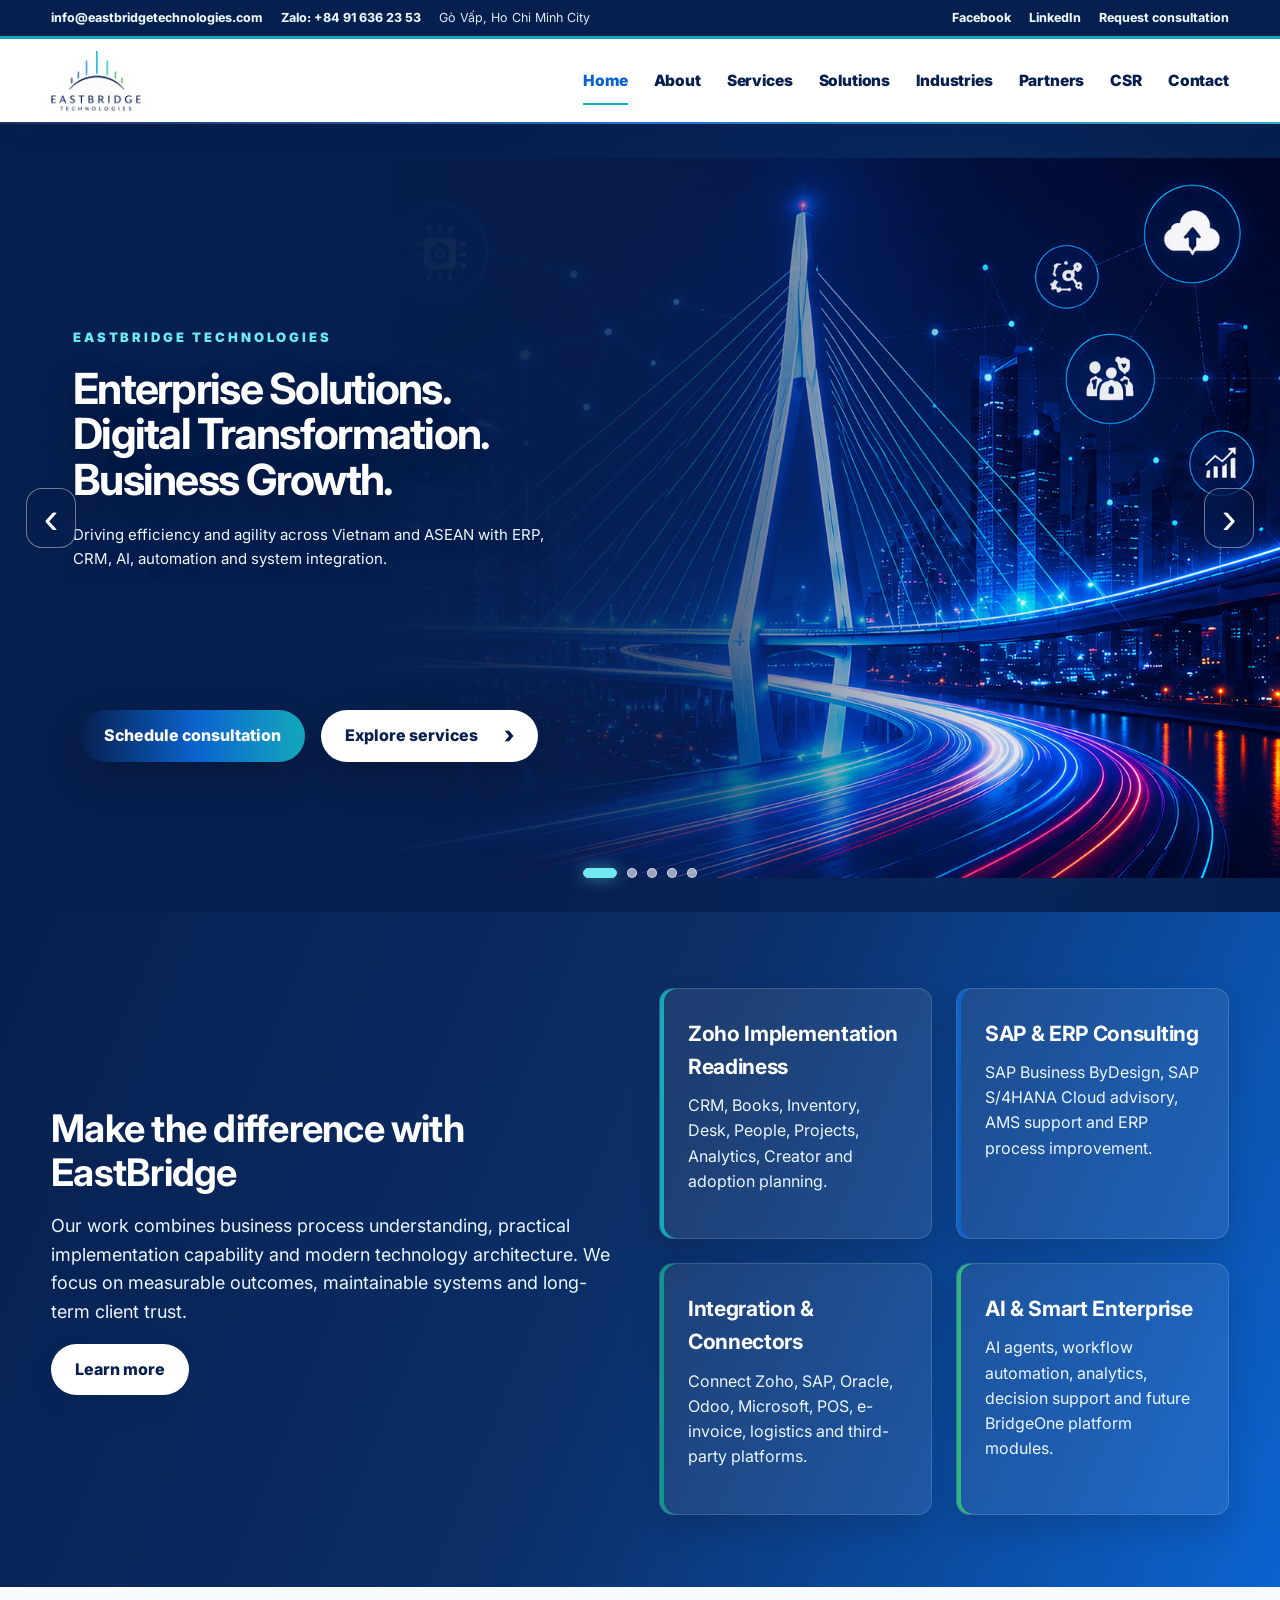
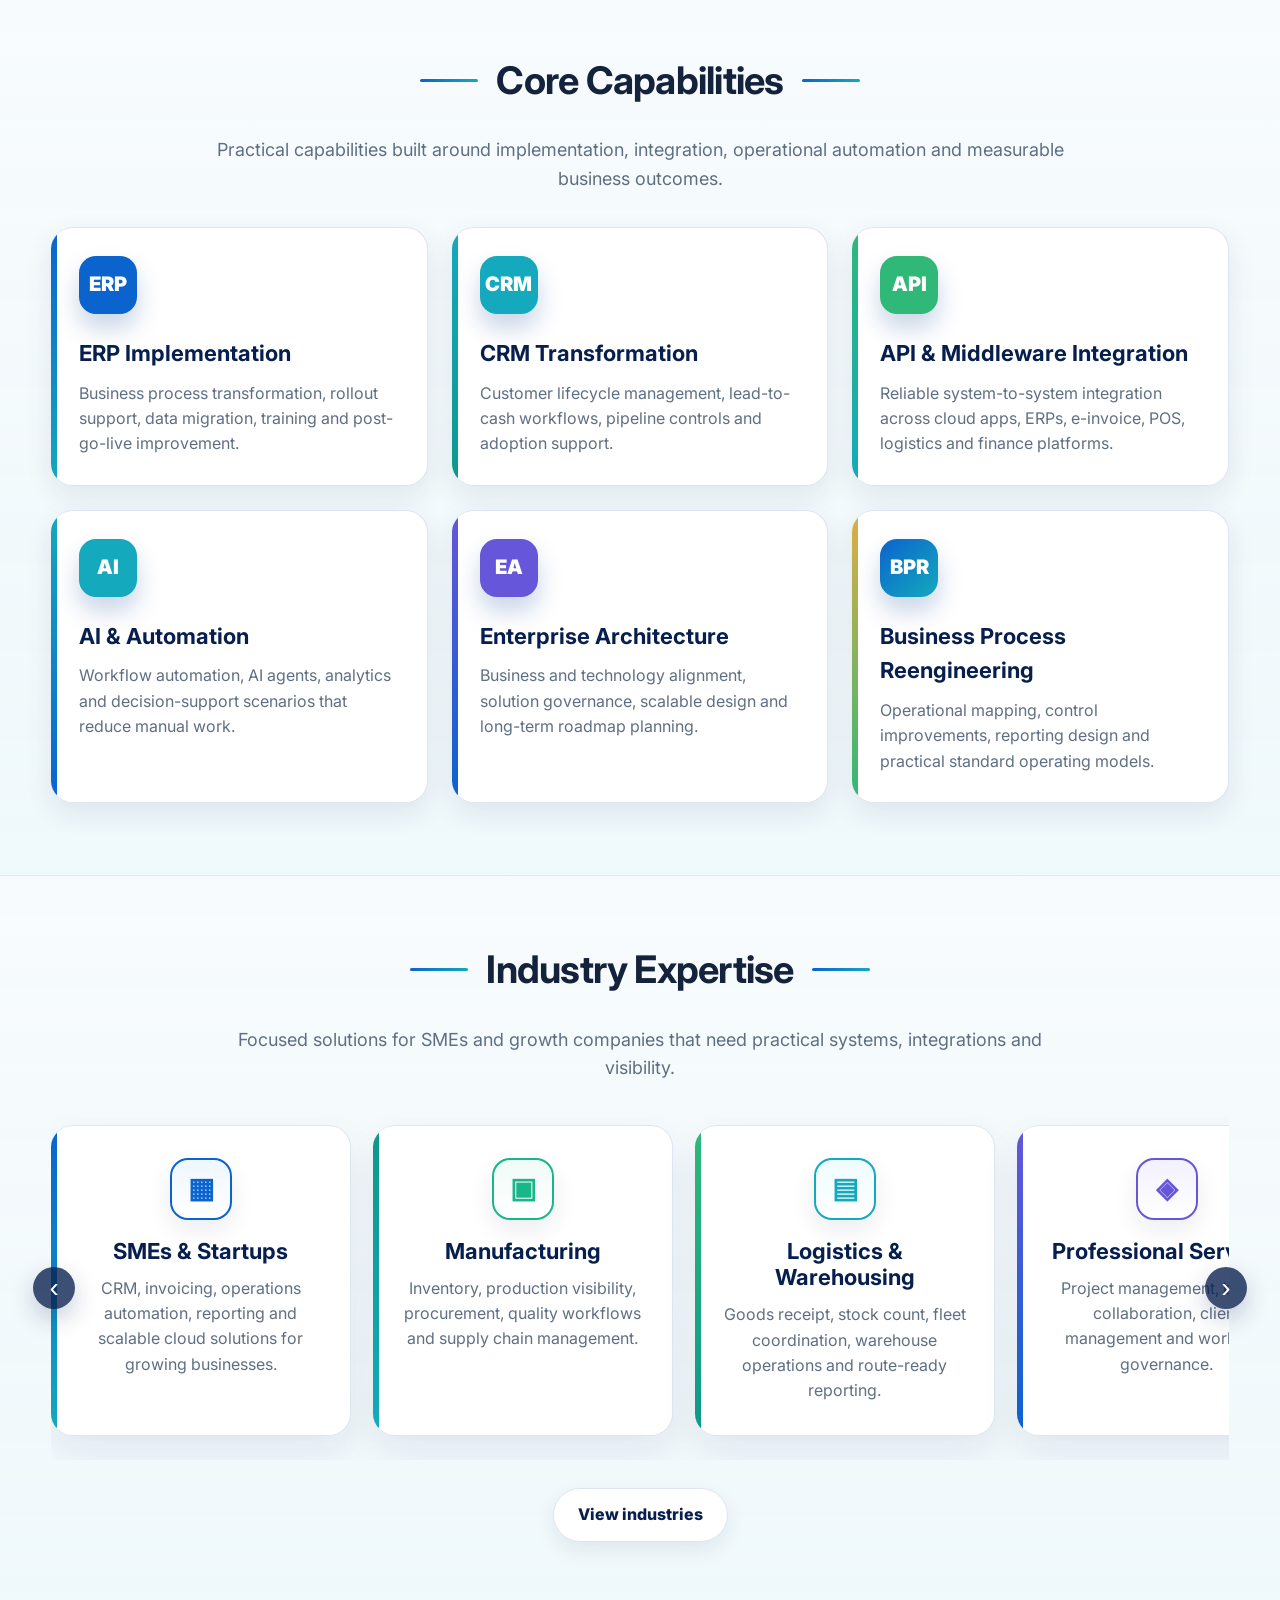
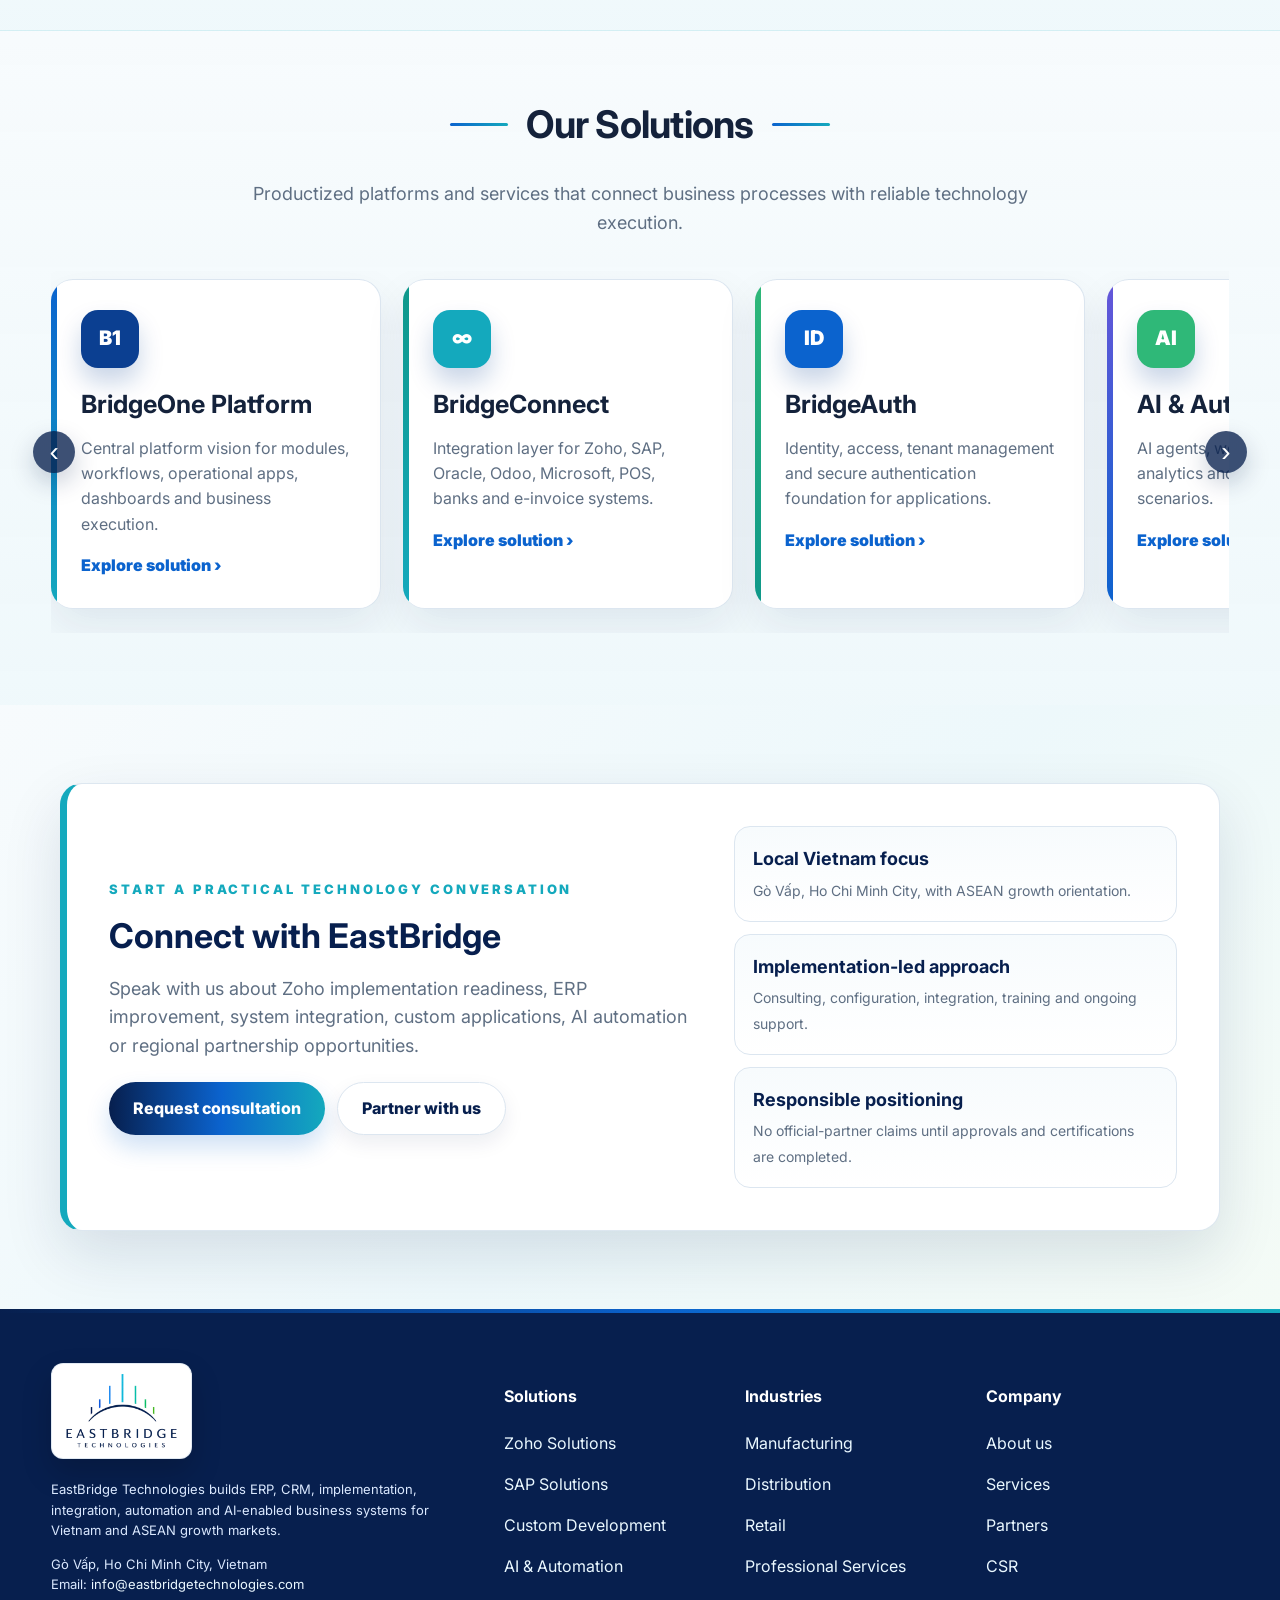
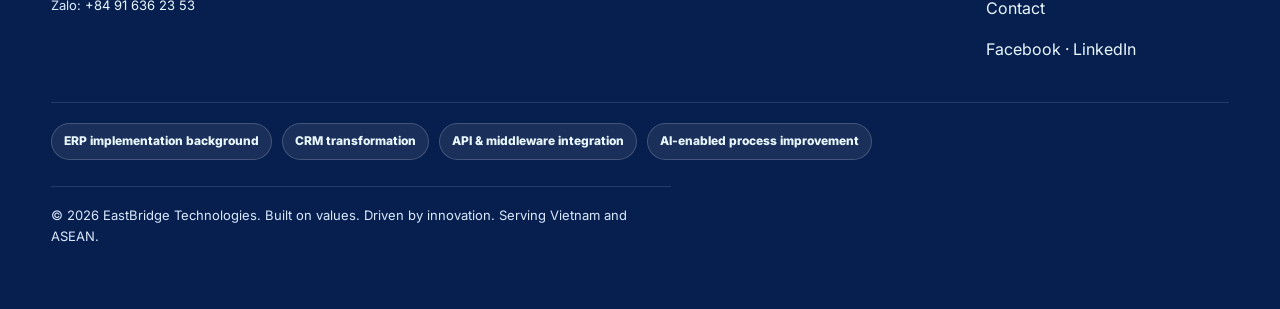
==== commit aa3d6c69: "Update index.html" ====
--- a/index.html
+++ b/index.html
@@ -1,9 +1,9 @@
 <!DOCTYPE html>
-<html lang="en"><head><meta charset="utf-8"/><meta content="width=device-width,initial-scale=1" name="viewport"/><title>Home | EastBridge Technologies</title><link href="https://fonts.googleapis.com" rel="preconnect"/><link crossorigin="" href="https://fonts.gstatic.com" rel="preconnect"/><link href="https://fonts.googleapis.com/css2?family=Inter:wght@400;600;700;800;900&amp;display=swap" rel="stylesheet"/><link href="assets/css/styles.css" rel="stylesheet"/><meta content="EastBridge Technologies helps organizations across Vietnam and ASEAN modernize operations through ERP, CRM, AI, automation, system integration and custom software solutions." name="description"/><meta content="EastBridge Technologies, Zoho implementation Vietnam, Zoho CRM Vietnam, Zoho consultant Vietnam, ERP consulting Vietnam, Digital Transformation Vietnam, SAP Business ByDesign Vietnam, SAP S/4HANA Cloud Vietnam, Business Process Automation Vietnam, System Integration Vietnam, CRM Implementation Vietnam, API integration Vietnam, SME digital transformation Vietnam, ASEAN technology services" name="keywords"/><meta content="index, follow" name="robots"/><meta content="Home | EastBridge Technologies" property="og:title"/><meta content="EastBridge Technologies helps organizations across Vietnam and ASEAN modernize operations through ERP, CRM, AI, automation, system integration and custom software solutions." property="og:description"/><meta content="website" property="og:type"/><meta content="assets/images/hero-ai-enterprise-bridge.svg" property="og:image"/><script type="application/ld+json">{
+<html lang="en"><head><meta charset="utf-8"/><meta content="width=device-width,initial-scale=1" name="viewport"/><title>Home | EastBridge Technologies</title><link rel="canonical" href="https://www.eastbridgetechnologies.com/"/><meta property="og:url" content="https://www.eastbridgetechnologies.com"/><link href="https://fonts.googleapis.com" rel="preconnect"/><link crossorigin="" href="https://fonts.gstatic.com" rel="preconnect"/><link href="https://fonts.googleapis.com/css2?family=Inter:wght@400;600;700;800;900&amp;display=swap" rel="stylesheet"/><link href="assets/css/styles.css" rel="stylesheet"/><meta content="EastBridge Technologies helps organizations across Vietnam and ASEAN modernize operations through ERP, CRM, AI, automation, system integration and custom software solutions." name="description"/><meta content="EastBridge Technologies, Zoho implementation Vietnam, Zoho CRM Vietnam, Zoho consultant Vietnam, ERP consulting Vietnam, Digital Transformation Vietnam, SAP Business ByDesign Vietnam, SAP S/4HANA Cloud Vietnam, Business Process Automation Vietnam, System Integration Vietnam, CRM Implementation Vietnam, API integration Vietnam, SME digital transformation Vietnam, ASEAN technology services" name="keywords"/><meta content="index, follow" name="robots"/><meta content="Home | EastBridge Technologies" property="og:title"/><meta content="EastBridge Technologies helps organizations across Vietnam and ASEAN modernize operations through ERP, CRM, AI, automation, system integration and custom software solutions." property="og:description"/><meta content="website" property="og:type"/><meta content="assets/images/hero-ai-enterprise-bridge.svg" property="og:image"/><script type="application/ld+json">{
   "@context": "https://schema.org",
   "@type": "Organization",
   "name": "EastBridge Technologies",
-  "url": "https://eastbridgetechnologies.com/",
+  "url": "https://www.eastbridgetechnologies.com/",
   "logo": "assets/images/eastbridge-logo-header.png",
   "description": "Enterprise solutions, ERP consulting, CRM implementation readiness, system integration, custom software, automation and AI-enabled process improvement for Vietnam and ASEAN businesses.",
   "email": "info@eastbridgetechnologies.com",
@@ -48,4 +48,4 @@
 <section class="section section-white capability-section"><div class="section-heading centered"><h2 class="section-title decorated">Core Capabilities</h2><p class="lead">Practical capabilities built around implementation, integration, operational automation and measurable business outcomes.</p></div><div class="grid cards-3"><article class="capability-card"><div class="solution-icon blue">ERP</div><h3>ERP Implementation</h3><p>Business process transformation, rollout support, data migration, training and post-go-live improvement.</p></article><article class="capability-card"><div class="solution-icon teal">CRM</div><h3>CRM Transformation</h3><p>Customer lifecycle management, lead-to-cash workflows, pipeline controls and adoption support.</p></article><article class="capability-card"><div class="solution-icon green">API</div><h3>API &amp; Middleware Integration</h3><p>Reliable system-to-system integration across cloud apps, ERPs, e-invoice, POS, logistics and finance platforms.</p></article><article class="capability-card"><div class="solution-icon cyan">AI</div><h3>AI &amp; Automation</h3><p>Workflow automation, AI agents, analytics and decision-support scenarios that reduce manual work.</p></article><article class="capability-card"><div class="solution-icon purple">EA</div><h3>Enterprise Architecture</h3><p>Business and technology alignment, solution governance, scalable design and long-term roadmap planning.</p></article><article class="capability-card"><div class="solution-icon amber">BPR</div><h3>Business Process Reengineering</h3><p>Operational mapping, control improvements, reporting design and practical standard operating models.</p></article></div></section>
 <section class="section section-white industry-section"><div class="section-heading centered"><h2 class="section-title decorated">Industry Expertise</h2><p class="lead">Focused solutions for SMEs and growth companies that need practical systems, integrations and visibility.</p></div><div class="carousel-wrap"><button aria-label="Scroll industry cards left" class="scroll-btn left" data-dir="-1" data-scroll="industry">‹</button><div class="h-scroll" id="industry"><article class="expertise-card"><div class="line-icon">▦</div><h3>SMEs &amp; Startups</h3><p>CRM, invoicing, operations automation, reporting and scalable cloud solutions for growing businesses.</p></article><article class="expertise-card"><div class="line-icon">▣</div><h3>Manufacturing</h3><p>Inventory, production visibility, procurement, quality workflows and supply chain management.</p></article><article class="expertise-card"><div class="line-icon">▤</div><h3>Logistics &amp; Warehousing</h3><p>Goods receipt, stock count, fleet coordination, warehouse operations and route-ready reporting.</p></article><article class="expertise-card"><div class="line-icon">◈</div><h3>Professional Services</h3><p>Project management, billing, collaboration, client management and workflow governance.</p></article><article class="expertise-card"><div class="line-icon">◎</div><h3>Retail &amp; Distribution</h3><p>POS integration, sales orders, inventory movement, customer records and sales analytics.</p></article><article class="expertise-card"><div class="line-icon">✦</div><h3>F&amp;B Operations</h3><p>Procurement, branch operations, inventory control, approvals and mobile-first execution.</p></article></div><button aria-label="Scroll industry cards right" class="scroll-btn right" data-dir="1" data-scroll="industry">›</button></div><p class="center-link"><a class="btn ghost" href="industries.html">View industries</a></p></section>
 <section class="section section-white solutions-preview"><div class="section-heading centered"><h2 class="section-title decorated">Our Solutions</h2><p class="lead">Productized platforms and services that connect business processes with reliable technology execution.</p></div><div class="carousel-wrap"><button aria-label="Scroll solutions left" class="scroll-btn left" data-dir="-1" data-scroll="homeSolutions">‹</button><div class="h-scroll solution-scroll" id="homeSolutions"><article class="solution-card"><div class="solution-icon">B1</div><h3>BridgeOne Platform</h3><p>Central platform vision for modules, workflows, operational apps, dashboards and business execution.</p><a href="solutions.html">Explore solution ›</a></article><article class="solution-card"><div class="solution-icon teal">∞</div><h3>BridgeConnect</h3><p>Integration layer for Zoho, SAP, Oracle, Odoo, Microsoft, POS, banks and e-invoice systems.</p><a href="solutions.html">Explore solution ›</a></article><article class="solution-card"><div class="solution-icon blue">ID</div><h3>BridgeAuth</h3><p>Identity, access, tenant management and secure authentication foundation for applications.</p><a href="solutions.html">Explore solution ›</a></article><article class="solution-card"><div class="solution-icon green">AI</div><h3>AI &amp; Automation</h3><p>AI agents, workflow automation, analytics and decision support scenarios.</p><a href="solutions.html">Explore solution ›</a></article><article class="solution-card"><div class="solution-icon amber">ZE</div><h3>Zoho Extensions</h3><p>Custom widgets, functions and integrations to extend Zoho around business needs, subject to certification and approval routes.</p><a href="solutions.html">Explore solution ›</a></article></div><button aria-label="Scroll solutions right" class="scroll-btn right" data-dir="1" data-scroll="homeSolutions">›</button></div></section>
-<section class="section final-cta"><div class="cta-panel enhanced-cta"><div class="cta-copy"><span class="eyebrow dark">Start a practical technology conversation</span><h2>Connect with EastBridge</h2><p>Speak with us about Zoho implementation readiness, ERP improvement, system integration, custom applications, AI automation or regional partnership opportunities.</p><div class="cta-actions"><a class="btn" href="contact.html">Request consultation</a><a class="btn ghost" href="partners.html">Partner with us</a></div></div><div class="cta-metrics"><div><strong>Local Vietnam focus</strong><span>Gò Vấp, Ho Chi Minh City, with ASEAN growth orientation.</span></div><div><strong>Implementation-led approach</strong><span>Consulting, configuration, integration, training and ongoing support.</span></div><div><strong>Responsible positioning</strong><span>No official-partner claims until approvals and certifications are completed.</span></div></div></div></section><footer class="footer"><div class="footer-grid"><div><img alt="EastBridge Technologies" src="assets/images/eastbridge-logo-header.png"/><p class="small">EastBridge Technologies builds ERP, CRM, implementation, integration, automation and AI-enabled business systems for Vietnam and ASEAN growth markets.</p><p class="small">Gò Vấp, Ho Chi Minh City, Vietnam<br/>Email: <a href="mailto:info@eastbridgetechnologies.com">info@eastbridgetechnologies.com</a><br/>Zalo: <a href="https://zalo.me/84916362353" target="_blank" rel="noopener">+84 91 636 23 53</a></p></div><div><h4>Solutions</h4><p><a href="services.html#zoho-solutions">Zoho Solutions</a></p><p><a href="services.html#sap-services">SAP Solutions</a></p><p><a href="services.html#custom-development">Custom Development</a></p><p><a href="services.html#ai-automation">AI &amp; Automation</a></p></div><div><h4>Industries</h4><p><a href="industries.html#manufacturing">Manufacturing</a></p><p><a href="industries.html#distribution">Distribution</a></p><p><a href="industries.html#retail">Retail</a></p><p><a href="industries.html#professional-services">Professional Services</a></p></div><div><h4>Company</h4><p><a href="about.html">About us</a></p><p><a href="partners.html">Partners</a></p><p><a href="csr.html">CSR</a></p><p><a href="contact.html">Contact</a></p><p><a href="https://www.facebook.com/eastbridgetech" target="_blank" rel="noopener">Facebook</a> · <a href="https://www.linkedin.com/company/eastbridgetech" target="_blank" rel="noopener">LinkedIn</a></p></div></div><div class="footer-tags" aria-label="EastBridge capability tags"><span>ERP implementation background</span><span>CRM transformation</span><span>API &amp; middleware integration</span><span>AI-enabled process improvement</span></div><p class="small footer-note">© 2026 EastBridge Technologies. Built on values. Driven by innovation. Serving Vietnam and ASEAN.</p></footer><script src="assets/js/main.js"></script></body></html>+<section class="section final-cta"><div class="cta-panel enhanced-cta"><div class="cta-copy"><span class="eyebrow dark">Start a practical technology conversation</span><h2>Connect with EastBridge</h2><p>Speak with us about Zoho implementation readiness, ERP improvement, system integration, custom applications, AI automation or regional partnership opportunities.</p><div class="cta-actions"><a class="btn" href="contact.html">Request consultation</a><a class="btn ghost" href="partners.html">Partner with us</a></div></div><div class="cta-metrics"><div><strong>Local Vietnam focus</strong><span>Gò Vấp, Ho Chi Minh City, with ASEAN growth orientation.</span></div><div><strong>Implementation-led approach</strong><span>Consulting, configuration, integration, training and ongoing support.</span></div><div><strong>Responsible positioning</strong><span>No official-partner claims until approvals and certifications are completed.</span></div></div></div></section><footer class="footer"><div class="footer-grid"><div><img alt="EastBridge Technologies" src="assets/images/eastbridge-logo-header.png"/><p class="small">EastBridge Technologies builds ERP, CRM, implementation, integration, automation and AI-enabled business systems for Vietnam and ASEAN growth markets.</p><p class="small">Gò Vấp, Ho Chi Minh City, Vietnam<br/>Email: <a href="mailto:info@eastbridgetechnologies.com">info@eastbridgetechnologies.com</a><br/>Zalo: <a href="https://zalo.me/84916362353" target="_blank" rel="noopener">+84 91 636 23 53</a></p></div><div><h4>Solutions</h4><p><a href="services.html#zoho-solutions">Zoho Solutions</a></p><p><a href="services.html#sap-services">SAP Solutions</a></p><p><a href="services.html#custom-development">Custom Development</a></p><p><a href="services.html#ai-automation">AI &amp; Automation</a></p></div><div><h4>Industries</h4><p><a href="industries.html#manufacturing">Manufacturing</a></p><p><a href="industries.html#distribution">Distribution</a></p><p><a href="industries.html#retail">Retail</a></p><p><a href="industries.html#professional-services">Professional Services</a></p></div><div><h4>Company</h4><p><a href="about.html">About us</a></p><p><a href="services.html">Services</a></p><p><a href="partners.html">Partners</a></p><p><a href="csr.html">CSR</a></p><p><a href="contact.html">Contact</a></p><p><a href="https://www.facebook.com/eastbridgetech" target="_blank" rel="noopener">Facebook</a> · <a href="https://www.linkedin.com/company/eastbridgetech" target="_blank" rel="noopener">LinkedIn</a></p></div></div><div class="footer-tags" aria-label="EastBridge capability tags"><span>ERP implementation background</span><span>CRM transformation</span><span>API &amp; middleware integration</span><span>AI-enabled process improvement</span></div><p class="small footer-note">© 2026 EastBridge Technologies. Built on values. Driven by innovation. Serving Vietnam and ASEAN.</p></footer><script src="assets/js/main.js"></script></body></html>
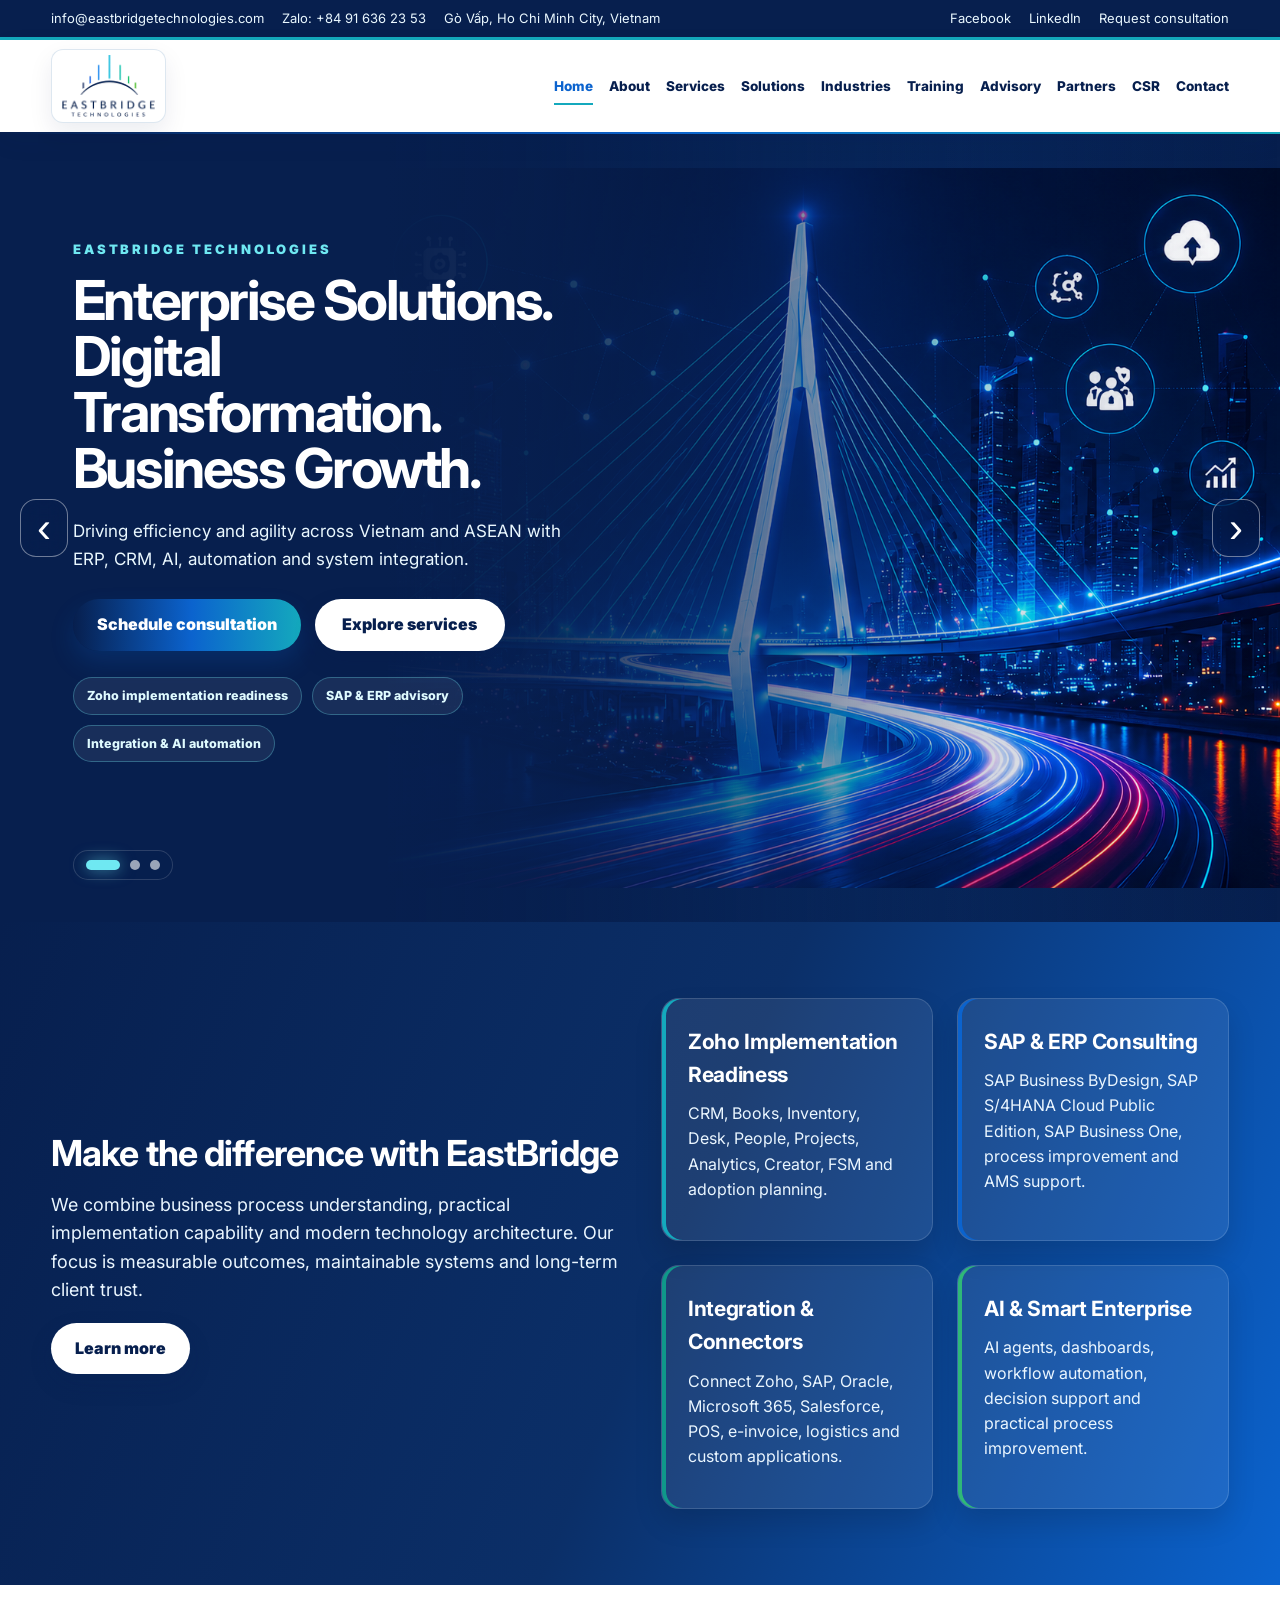
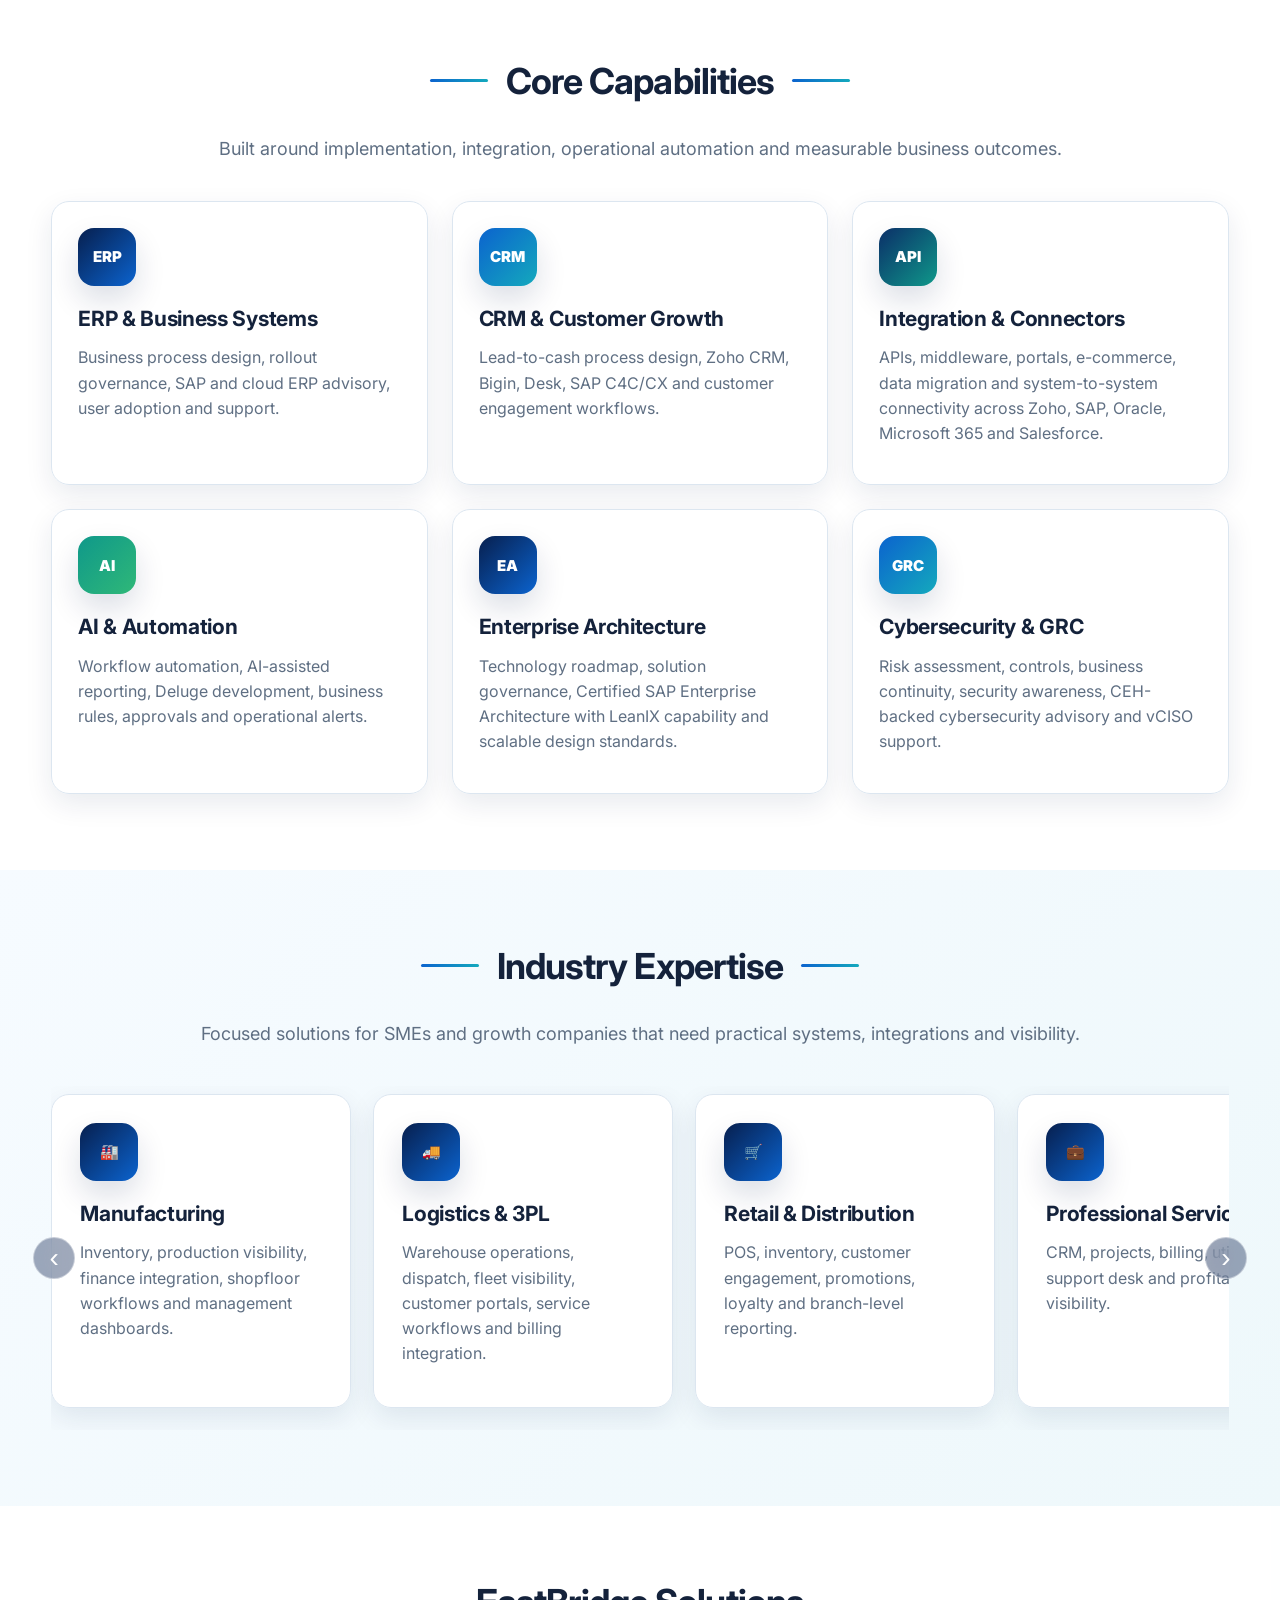
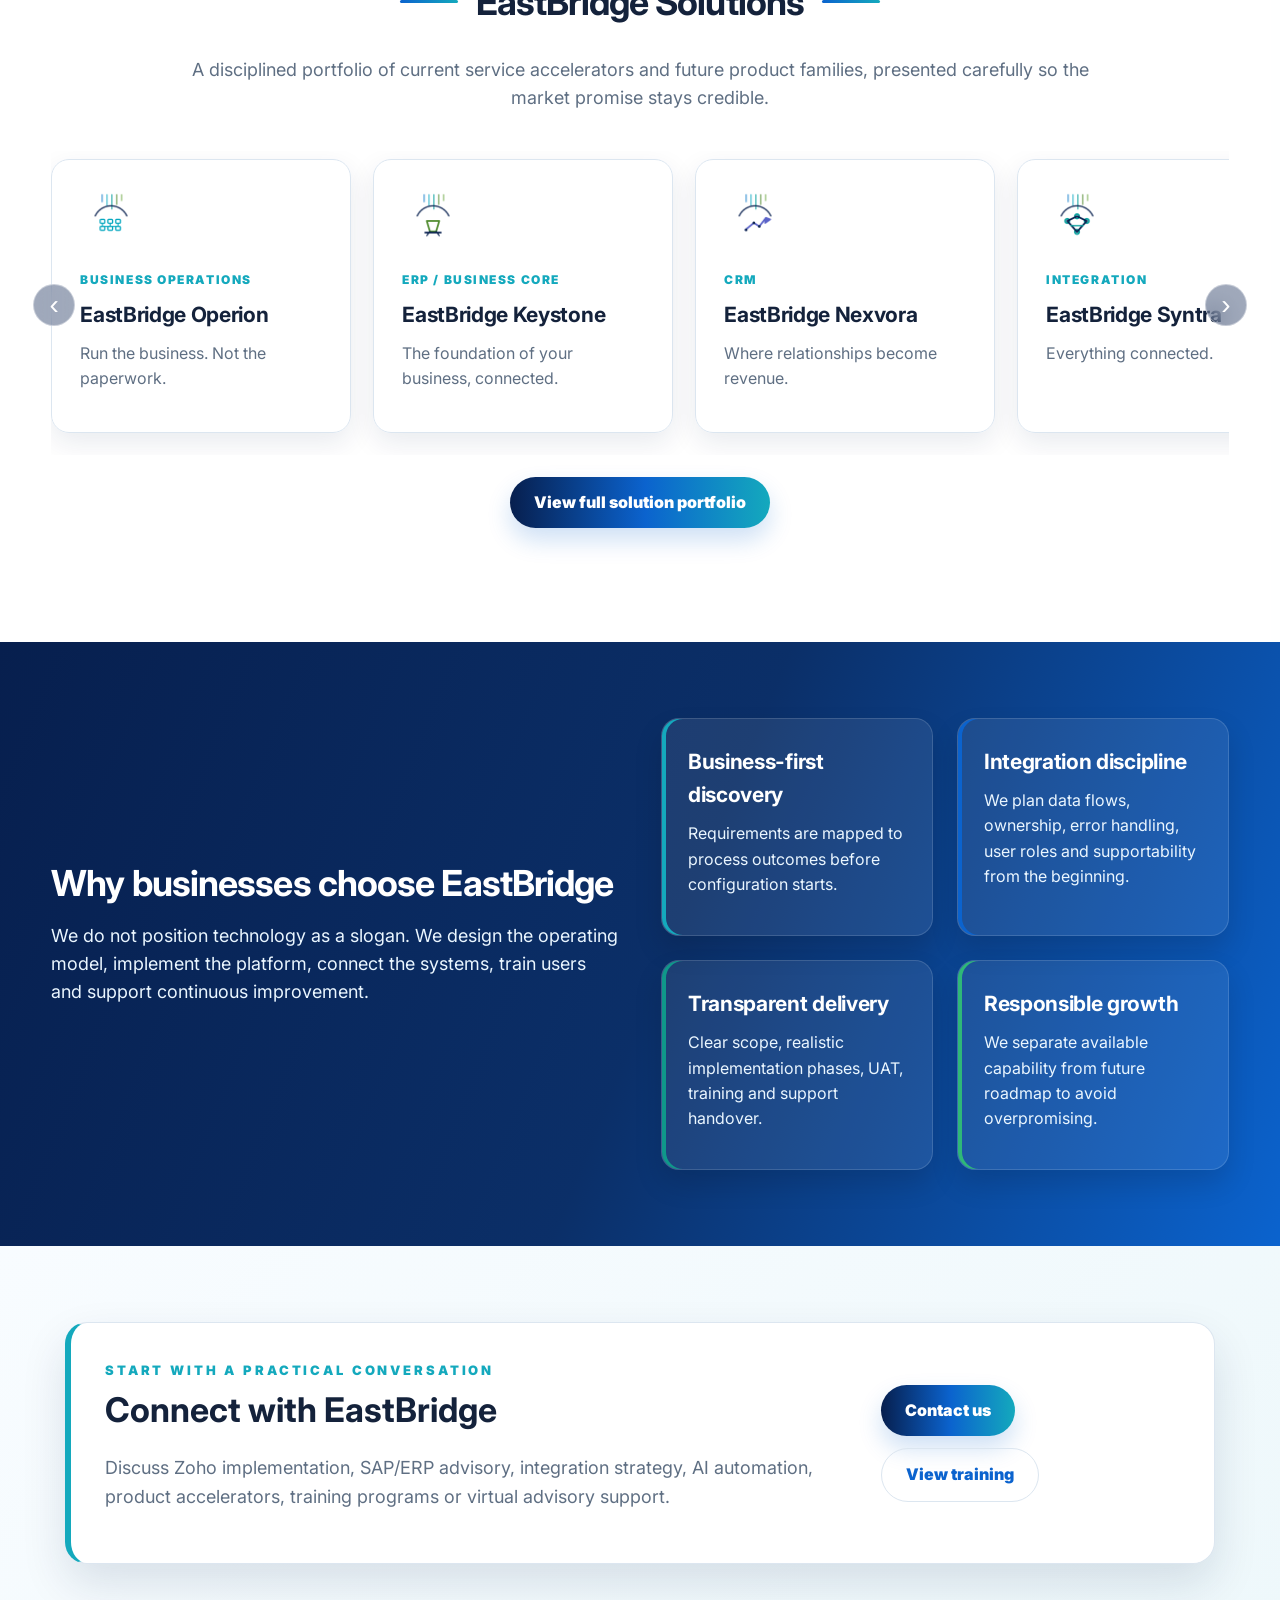
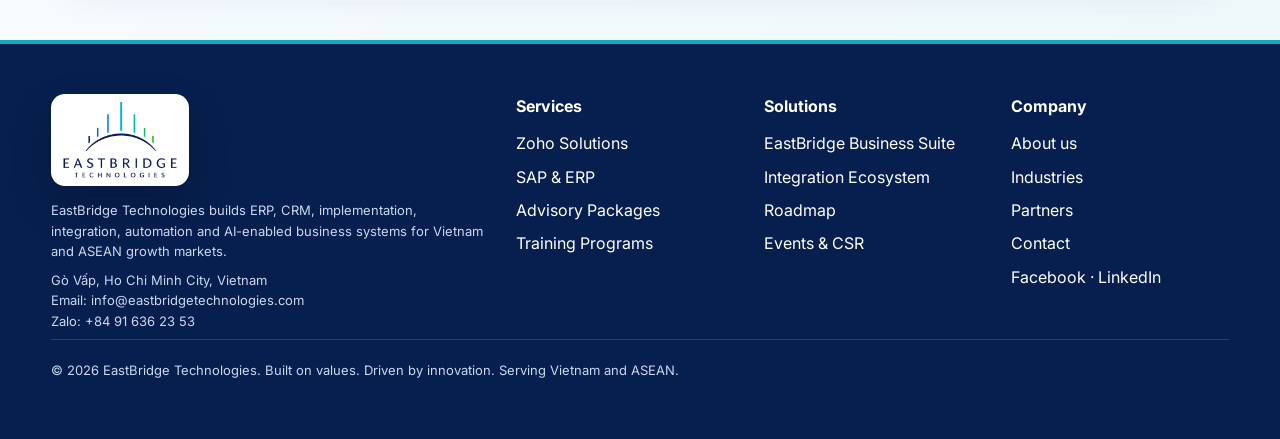
==== commit 3d203266: "Add files via upload" ====
--- a/index.html
+++ b/index.html
@@ -1,51 +1,21 @@
-<!DOCTYPE html>
-<html lang="en"><head><meta charset="utf-8"/><meta content="width=device-width,initial-scale=1" name="viewport"/><title>Home | EastBridge Technologies</title><link rel="canonical" href="https://www.eastbridgetechnologies.com/"/><meta property="og:url" content="https://www.eastbridgetechnologies.com"/><link href="https://fonts.googleapis.com" rel="preconnect"/><link crossorigin="" href="https://fonts.gstatic.com" rel="preconnect"/><link href="https://fonts.googleapis.com/css2?family=Inter:wght@400;600;700;800;900&amp;display=swap" rel="stylesheet"/><link href="assets/css/styles.css" rel="stylesheet"/><meta content="EastBridge Technologies helps organizations across Vietnam and ASEAN modernize operations through ERP, CRM, AI, automation, system integration and custom software solutions." name="description"/><meta content="EastBridge Technologies, Zoho implementation Vietnam, Zoho CRM Vietnam, Zoho consultant Vietnam, ERP consulting Vietnam, Digital Transformation Vietnam, SAP Business ByDesign Vietnam, SAP S/4HANA Cloud Vietnam, Business Process Automation Vietnam, System Integration Vietnam, CRM Implementation Vietnam, API integration Vietnam, SME digital transformation Vietnam, ASEAN technology services" name="keywords"/><meta content="index, follow" name="robots"/><meta content="Home | EastBridge Technologies" property="og:title"/><meta content="EastBridge Technologies helps organizations across Vietnam and ASEAN modernize operations through ERP, CRM, AI, automation, system integration and custom software solutions." property="og:description"/><meta content="website" property="og:type"/><meta content="assets/images/hero-ai-enterprise-bridge.svg" property="og:image"/><script type="application/ld+json">{
-  "@context": "https://schema.org",
-  "@type": "Organization",
-  "name": "EastBridge Technologies",
-  "url": "https://www.eastbridgetechnologies.com/",
-  "logo": "assets/images/eastbridge-logo-header.png",
-  "description": "Enterprise solutions, ERP consulting, CRM implementation readiness, system integration, custom software, automation and AI-enabled process improvement for Vietnam and ASEAN businesses.",
-  "email": "info@eastbridgetechnologies.com",
-  "telephone": "+84916362353",
-  "address": {"@type":"PostalAddress","addressLocality":"Go Vap, Ho Chi Minh City","addressCountry":"VN"},
-  "areaServed": ["Vietnam", "ASEAN"],
-  "serviceType": ["Zoho Implementation Readiness", "ERP Consulting", "SAP Consulting", "Business Integration", "Custom Software Development", "Mobile Business Apps", "AI Automation"]
-}</script></head><body><div class="topbar"><div class="topbar-left"><a href="mailto:info@eastbridgetechnologies.com">info@eastbridgetechnologies.com</a><a href="https://zalo.me/84916362353" target="_blank" rel="noopener">Zalo: +84 91 636 23 53</a><span>Gò Vấp, Ho Chi Minh City</span></div><div class="topbar-right"><a href="https://www.facebook.com/eastbridgetech" target="_blank" rel="noopener">Facebook</a><a href="https://www.linkedin.com/company/eastbridgetech" target="_blank" rel="noopener">LinkedIn</a><a href="contact.html">Request consultation</a></div></div><header class="navbar"><a class="brand" href="index.html"><img alt="EastBridge Technologies" src="assets/images/eastbridge-logo-header.png"/></a><button class="menu-btn" aria-label="Open menu">Menu</button><nav class="navlinks"><a class="active" href="index.html">Home</a><a class="" href="about.html">About</a><a class="" href="services.html">Services</a><a class="" href="solutions.html">Solutions</a><a class="" href="industries.html">Industries</a><a class="" href="partners.html">Partners</a><a class="" href="csr.html">CSR</a><a class="" href="contact.html">Contact</a></nav></header><section class="hero hero-v71" aria-label="EastBridge Technologies homepage hero">
-  <div class="hero-v71-bg" data-hero-slider>
-    <div class="hero-v71-slide active" data-title="Enterprise Solutions.<br>Digital Transformation.<br>Business Growth." data-kicker="EastBridge Technologies" data-subtitle="Driving efficiency and agility across Vietnam and ASEAN with ERP, CRM, AI, automation and system integration." data-primary="Schedule consultation" data-secondary="Explore services" data-primary-link="contact.html" data-secondary-link="services.html">
-      <img src="assets/images/hero-banner-1.png" alt="Enterprise integration and digital transformation visual"/>
-    </div>
-    <div class="hero-v71-slide" data-title="Smart &amp; Autonomous<br>Enterprise." data-kicker="AI • Automation • Decision Support" data-subtitle="AI Agents, intelligent automation and data-driven insights powering the future of business." data-primary="Schedule consultation" data-secondary="Explore services" data-primary-link="contact.html" data-secondary-link="services.html">
-      <img src="assets/images/hero-banner-3.png" alt="AI decision support and analytics visual"/>
-    </div>
-    <div class="hero-v71-slide" data-title="End-to-End Services.<br>Delivered with Excellence." data-kicker="Consulting • Implementation • Support" data-subtitle="From strategy to support, we deliver measurable outcomes through proven frameworks and deep domain expertise." data-primary="Schedule consultation" data-secondary="Explore services" data-primary-link="contact.html" data-secondary-link="services.html">
-      <img src="assets/images/hero-banner-2.png" alt="Strategy implementation operate optimize visual"/>
-    </div>
-    <div class="hero-v71-slide" data-title="Integration That<br>Connects Everything." data-kicker="API • Middleware • Cloud Integration" data-subtitle="Seamless integration across applications, data and technologies for a unified digital ecosystem." data-primary="Schedule consultation" data-secondary="Explore services" data-primary-link="contact.html" data-secondary-link="services.html">
-      <img src="assets/images/hero-banner-4.png" alt="Data cloud integration ecosystem visual"/>
-    </div>
-    <div class="hero-v71-slide" data-title="Emerging Technologies.<br>Real Business Impact." data-kicker="Cloud • IoT • Analytics • Low-Code" data-subtitle="We harness emerging technologies to solve real-world challenges and create new opportunities." data-primary="Schedule consultation" data-secondary="Explore services" data-primary-link="contact.html" data-secondary-link="services.html">
-      <img src="assets/images/hero-banner-5.png" alt="Global technology and emerging technologies visual"/>
-    </div>
-    <div class="hero-v71-overlay"></div>
-    <button class="hero-v71-arrow hero-v71-prev" type="button" aria-label="Previous hero slide">‹</button>
-    <button class="hero-v71-arrow hero-v71-next" type="button" aria-label="Next hero slide">›</button>
-    <div class="hero-v71-content">
-      <div class="eyebrow" data-hero-kicker>EastBridge Technologies</div>
-      <h1 data-hero-title>Enterprise Solutions.<br>Digital Transformation.<br>Business Growth.</h1>
-      <p data-hero-subtitle>Driving efficiency and agility across Vietnam and ASEAN with ERP, CRM, AI, automation and system integration.</p>
-      <div class="hero-actions hero-v71-actions">
-        <a class="btn" href="contact.html" data-hero-primary>Schedule consultation</a>
-        <a class="btn light" href="services.html" data-hero-secondary>Explore services</a>
-      </div>
-    </div>
-    <div class="hero-slider-dots hero-v71-dots" aria-label="Hero slide navigation"><span class="active"></span><span></span><span></span><span></span><span></span></div>
-  </div>
-</section>
-
-<section class="section blue intro-section"><div class="split"><div><h2 class="section-title">Make the difference with EastBridge</h2><p class="lead">Our work combines business process understanding, practical implementation capability and modern technology architecture. We focus on measurable outcomes, maintainable systems and long-term client trust.</p><a class="btn light" href="about.html">Learn more</a></div><div class="grid cards-2"><div class="card dark pad"><h3>Zoho Implementation Readiness</h3><p>CRM, Books, Inventory, Desk, People, Projects, Analytics, Creator and adoption planning.</p></div><div class="card dark pad"><h3>SAP &amp; ERP Consulting</h3><p>SAP Business ByDesign, SAP S/4HANA Cloud advisory, AMS support and ERP process improvement.</p></div><div class="card dark pad"><h3>Integration &amp; Connectors</h3><p>Connect Zoho, SAP, Oracle, Odoo, Microsoft, POS, e-invoice, logistics and third-party platforms.</p></div><div class="card dark pad"><h3>AI &amp; Smart Enterprise</h3><p>AI agents, workflow automation, analytics, decision support and future BridgeOne platform modules.</p></div></div></div></section>
-<section class="section section-white capability-section"><div class="section-heading centered"><h2 class="section-title decorated">Core Capabilities</h2><p class="lead">Practical capabilities built around implementation, integration, operational automation and measurable business outcomes.</p></div><div class="grid cards-3"><article class="capability-card"><div class="solution-icon blue">ERP</div><h3>ERP Implementation</h3><p>Business process transformation, rollout support, data migration, training and post-go-live improvement.</p></article><article class="capability-card"><div class="solution-icon teal">CRM</div><h3>CRM Transformation</h3><p>Customer lifecycle management, lead-to-cash workflows, pipeline controls and adoption support.</p></article><article class="capability-card"><div class="solution-icon green">API</div><h3>API &amp; Middleware Integration</h3><p>Reliable system-to-system integration across cloud apps, ERPs, e-invoice, POS, logistics and finance platforms.</p></article><article class="capability-card"><div class="solution-icon cyan">AI</div><h3>AI &amp; Automation</h3><p>Workflow automation, AI agents, analytics and decision-support scenarios that reduce manual work.</p></article><article class="capability-card"><div class="solution-icon purple">EA</div><h3>Enterprise Architecture</h3><p>Business and technology alignment, solution governance, scalable design and long-term roadmap planning.</p></article><article class="capability-card"><div class="solution-icon amber">BPR</div><h3>Business Process Reengineering</h3><p>Operational mapping, control improvements, reporting design and practical standard operating models.</p></article></div></section>
-<section class="section section-white industry-section"><div class="section-heading centered"><h2 class="section-title decorated">Industry Expertise</h2><p class="lead">Focused solutions for SMEs and growth companies that need practical systems, integrations and visibility.</p></div><div class="carousel-wrap"><button aria-label="Scroll industry cards left" class="scroll-btn left" data-dir="-1" data-scroll="industry">‹</button><div class="h-scroll" id="industry"><article class="expertise-card"><div class="line-icon">▦</div><h3>SMEs &amp; Startups</h3><p>CRM, invoicing, operations automation, reporting and scalable cloud solutions for growing businesses.</p></article><article class="expertise-card"><div class="line-icon">▣</div><h3>Manufacturing</h3><p>Inventory, production visibility, procurement, quality workflows and supply chain management.</p></article><article class="expertise-card"><div class="line-icon">▤</div><h3>Logistics &amp; Warehousing</h3><p>Goods receipt, stock count, fleet coordination, warehouse operations and route-ready reporting.</p></article><article class="expertise-card"><div class="line-icon">◈</div><h3>Professional Services</h3><p>Project management, billing, collaboration, client management and workflow governance.</p></article><article class="expertise-card"><div class="line-icon">◎</div><h3>Retail &amp; Distribution</h3><p>POS integration, sales orders, inventory movement, customer records and sales analytics.</p></article><article class="expertise-card"><div class="line-icon">✦</div><h3>F&amp;B Operations</h3><p>Procurement, branch operations, inventory control, approvals and mobile-first execution.</p></article></div><button aria-label="Scroll industry cards right" class="scroll-btn right" data-dir="1" data-scroll="industry">›</button></div><p class="center-link"><a class="btn ghost" href="industries.html">View industries</a></p></section>
-<section class="section section-white solutions-preview"><div class="section-heading centered"><h2 class="section-title decorated">Our Solutions</h2><p class="lead">Productized platforms and services that connect business processes with reliable technology execution.</p></div><div class="carousel-wrap"><button aria-label="Scroll solutions left" class="scroll-btn left" data-dir="-1" data-scroll="homeSolutions">‹</button><div class="h-scroll solution-scroll" id="homeSolutions"><article class="solution-card"><div class="solution-icon">B1</div><h3>BridgeOne Platform</h3><p>Central platform vision for modules, workflows, operational apps, dashboards and business execution.</p><a href="solutions.html">Explore solution ›</a></article><article class="solution-card"><div class="solution-icon teal">∞</div><h3>BridgeConnect</h3><p>Integration layer for Zoho, SAP, Oracle, Odoo, Microsoft, POS, banks and e-invoice systems.</p><a href="solutions.html">Explore solution ›</a></article><article class="solution-card"><div class="solution-icon blue">ID</div><h3>BridgeAuth</h3><p>Identity, access, tenant management and secure authentication foundation for applications.</p><a href="solutions.html">Explore solution ›</a></article><article class="solution-card"><div class="solution-icon green">AI</div><h3>AI &amp; Automation</h3><p>AI agents, workflow automation, analytics and decision support scenarios.</p><a href="solutions.html">Explore solution ›</a></article><article class="solution-card"><div class="solution-icon amber">ZE</div><h3>Zoho Extensions</h3><p>Custom widgets, functions and integrations to extend Zoho around business needs, subject to certification and approval routes.</p><a href="solutions.html">Explore solution ›</a></article></div><button aria-label="Scroll solutions right" class="scroll-btn right" data-dir="1" data-scroll="homeSolutions">›</button></div></section>
-<section class="section final-cta"><div class="cta-panel enhanced-cta"><div class="cta-copy"><span class="eyebrow dark">Start a practical technology conversation</span><h2>Connect with EastBridge</h2><p>Speak with us about Zoho implementation readiness, ERP improvement, system integration, custom applications, AI automation or regional partnership opportunities.</p><div class="cta-actions"><a class="btn" href="contact.html">Request consultation</a><a class="btn ghost" href="partners.html">Partner with us</a></div></div><div class="cta-metrics"><div><strong>Local Vietnam focus</strong><span>Gò Vấp, Ho Chi Minh City, with ASEAN growth orientation.</span></div><div><strong>Implementation-led approach</strong><span>Consulting, configuration, integration, training and ongoing support.</span></div><div><strong>Responsible positioning</strong><span>No official-partner claims until approvals and certifications are completed.</span></div></div></div></section><footer class="footer"><div class="footer-grid"><div><img alt="EastBridge Technologies" src="assets/images/eastbridge-logo-header.png"/><p class="small">EastBridge Technologies builds ERP, CRM, implementation, integration, automation and AI-enabled business systems for Vietnam and ASEAN growth markets.</p><p class="small">Gò Vấp, Ho Chi Minh City, Vietnam<br/>Email: <a href="mailto:info@eastbridgetechnologies.com">info@eastbridgetechnologies.com</a><br/>Zalo: <a href="https://zalo.me/84916362353" target="_blank" rel="noopener">+84 91 636 23 53</a></p></div><div><h4>Solutions</h4><p><a href="services.html#zoho-solutions">Zoho Solutions</a></p><p><a href="services.html#sap-services">SAP Solutions</a></p><p><a href="services.html#custom-development">Custom Development</a></p><p><a href="services.html#ai-automation">AI &amp; Automation</a></p></div><div><h4>Industries</h4><p><a href="industries.html#manufacturing">Manufacturing</a></p><p><a href="industries.html#distribution">Distribution</a></p><p><a href="industries.html#retail">Retail</a></p><p><a href="industries.html#professional-services">Professional Services</a></p></div><div><h4>Company</h4><p><a href="about.html">About us</a></p><p><a href="services.html">Services</a></p><p><a href="partners.html">Partners</a></p><p><a href="csr.html">CSR</a></p><p><a href="contact.html">Contact</a></p><p><a href="https://www.facebook.com/eastbridgetech" target="_blank" rel="noopener">Facebook</a> · <a href="https://www.linkedin.com/company/eastbridgetech" target="_blank" rel="noopener">LinkedIn</a></p></div></div><div class="footer-tags" aria-label="EastBridge capability tags"><span>ERP implementation background</span><span>CRM transformation</span><span>API &amp; middleware integration</span><span>AI-enabled process improvement</span></div><p class="small footer-note">© 2026 EastBridge Technologies. Built on values. Driven by innovation. Serving Vietnam and ASEAN.</p></footer><script src="assets/js/main.js"></script></body></html>
+<!doctype html>
+<html lang="en"><head><meta charset="utf-8"/><meta name="viewport" content="width=device-width, initial-scale=1"/>
+<title>EastBridge Technologies | ERP, CRM, Integration, AI &amp; Digital Transformation Vietnam</title><link rel="canonical" href="https://www.eastbridgetechnologies.com/"/>
+<meta name="description" content="EastBridge Technologies helps organizations across Vietnam and ASEAN modernize operations through ERP, CRM, Zoho implementation readiness, SAP advisory, AI automation, integration and custom software solutions."/><meta name="keywords" content="EastBridge Technologies, Zoho implementation Vietnam, Zoho CRM Vietnam, Zoho consultant Vietnam, ERP consulting Vietnam, SAP Business ByDesign Vietnam, SAP S/4HANA Cloud Vietnam, SAP Business One Vietnam, SAP AMS Vietnam, system integration Vietnam, API integration Vietnam, digital transformation Vietnam, AI automation Vietnam, business process automation Vietnam, CRM implementation Vietnam, ERP advisory Vietnam, virtual CIO Vietnam, virtual CISO Vietnam, cybersecurity assessment Vietnam, GRC consultancy Vietnam, Zoho training Vietnam, corporate technology training Vietnam, SME digital transformation Vietnam, ASEAN technology services"/><meta name="robots" content="index, follow"/>
+<meta property="og:title" content="EastBridge Technologies | ERP, CRM, Integration, AI &amp; Digital Transformation Vietnam"/><meta property="og:description" content="EastBridge Technologies helps organizations across Vietnam and ASEAN modernize operations through ERP, CRM, Zoho implementation readiness, SAP advisory, AI automation, integration and custom software solutions."/><meta property="og:type" content="website"/><meta property="og:url" content="https://www.eastbridgetechnologies.com/"/><meta property="og:image" content="assets/images/hero-banner-1.png"/>
+<meta name="theme-color" content="#071f4e"/>
+<link rel="preconnect" href="https://fonts.googleapis.com"/><link rel="preconnect" href="https://fonts.gstatic.com" crossorigin/><link href="https://fonts.googleapis.com/css2?family=Inter:wght@400;500;600;700;800;900&display=swap" rel="stylesheet"/><link rel="stylesheet" href="assets/css/styles.css"/>
+<script type="application/ld+json">{"@context": "https://schema.org", "@type": "Organization", "name": "EastBridge Technologies", "url": "https://www.eastbridgetechnologies.com", "logo": "https://www.eastbridgetechnologies.com/assets/images/eastbridge-logo-header.png", "contactPoint": [{"@type": "ContactPoint", "email": "info@eastbridgetechnologies.com", "telephone": "+84 91 636 23 53", "contactType": "customer enquiries", "areaServed": ["VN", "ASEAN"], "availableLanguage": ["English", "Vietnamese"]}], "address": {"@type": "PostalAddress", "addressLocality": "Ho Chi Minh City", "addressCountry": "VN"}, "sameAs": ["https://www.facebook.com/eastbridgetech", "https://www.linkedin.com/company/eastbridgetech"]}</script>
+</head><body><div class="topbar"><div class="topbar-left"><a href="mailto:info@eastbridgetechnologies.com">info@eastbridgetechnologies.com</a><a href="https://zalo.me/84916362353" target="_blank" rel="noopener">Zalo: +84 91 636 23 53</a><span>Gò Vấp, Ho Chi Minh City, Vietnam</span></div><div class="topbar-right"><a href="https://www.facebook.com/eastbridgetech" target="_blank" rel="noopener">Facebook</a><a href="https://www.linkedin.com/company/eastbridgetech" target="_blank" rel="noopener">LinkedIn</a><a href="contact.html">Request consultation</a></div></div>
+<header class="navbar"><a class="brand" href="index.html" aria-label="EastBridge Technologies home"><span class="brand-mark"><img alt="EastBridge Technologies logo" src="assets/images/eastbridge-logo-header.png"/></span></a><button class="menu-btn" aria-label="Open menu" aria-expanded="false">Menu</button><nav class="navlinks"><a class="active" href="index.html">Home</a><a class="" href="about.html">About</a><a class="" href="services.html">Services</a><a class="" href="solutions.html">Solutions</a><a class="" href="industries.html">Industries</a><a class="" href="training.html">Training</a><a class="" href="advisory.html">Advisory</a><a class="" href="partners.html">Partners</a><a class="" href="csr.html">CSR</a><a class="" href="contact.html">Contact</a></nav></header><section class="home-hero" aria-label="EastBridge homepage hero"><div class="home-slider" data-hero-slider>
+<div class="home-slide active" data-title="Enterprise Solutions.<br/>Digital Transformation.<br/>Business Growth." data-kicker="EastBridge Technologies" data-subtitle="Driving efficiency and agility across Vietnam and ASEAN with ERP, CRM, AI, automation and system integration." data-primary="Schedule consultation" data-secondary="Explore services" data-primary-link="contact.html" data-secondary-link="services.html"><img src="assets/images/hero-banner-1.png" alt="Enterprise integration and digital transformation visual"/></div>
+<div class="home-slide" data-title="Smart &amp; Autonomous<br/>Enterprise." data-kicker="AI • Automation • Decision Support" data-subtitle="AI agents, intelligent automation and data-driven insights for practical business outcomes." data-primary="Discuss AI automation" data-secondary="View advisory" data-primary-link="contact.html" data-secondary-link="advisory.html"><img src="assets/images/hero-banner-3.png" alt="AI decision support and analytics visual"/></div>
+<div class="home-slide" data-title="Implementation.<br/>Integration.<br/>Support." data-kicker="Consulting • Delivery • AMS" data-subtitle="A measured delivery model from discovery and process mapping through go-live, training, support and optimization." data-primary="Explore services" data-secondary="View solutions" data-primary-link="services.html" data-secondary-link="solutions.html"><img src="assets/images/hero-banner-2.png" alt="Strategy implementation operate optimize visual"/></div>
+<div class="home-overlay"></div><button class="hero-arrow prev" type="button" aria-label="Previous slide">‹</button><button class="hero-arrow next" type="button" aria-label="Next slide">›</button><div class="home-hero-content"><div class="eyebrow" data-hero-kicker>EastBridge Technologies</div><h1 data-hero-title>Enterprise Solutions.<br/>Digital Transformation.<br/>Business Growth.</h1><p data-hero-subtitle>Driving efficiency and agility across Vietnam and ASEAN with ERP, CRM, AI, automation and system integration.</p><div class="hero-actions"><a class="btn" href="contact.html" data-hero-primary>Schedule consultation</a><a class="btn light" href="services.html" data-hero-secondary>Explore services</a></div><div class="hero-tags"><span>Zoho implementation readiness</span><span>SAP & ERP advisory</span><span>Integration & AI automation</span></div></div><div class="hero-dots"><span class="active"></span><span></span><span></span></div></div></section>
+<section class="section blue intro-section"><div class="split"><div><h2 class="section-title">Make the difference with EastBridge</h2><p class="lead">We combine business process understanding, practical implementation capability and modern technology architecture. Our focus is measurable outcomes, maintainable systems and long-term client trust.</p><a class="btn light" href="about.html">Learn more</a></div><div class="grid cards-2"><article class="card dark pad"><h3>Zoho Implementation Readiness</h3><p>CRM, Books, Inventory, Desk, People, Projects, Analytics, Creator, FSM and adoption planning.</p></article><article class="card dark pad"><h3>SAP & ERP Consulting</h3><p>SAP Business ByDesign, SAP S/4HANA Cloud Public Edition, SAP Business One, process improvement and AMS support.</p></article><article class="card dark pad"><h3>Integration & Connectors</h3><p>Connect Zoho, SAP, Oracle, Microsoft 365, Salesforce, POS, e-invoice, logistics and custom applications.</p></article><article class="card dark pad"><h3>AI & Smart Enterprise</h3><p>AI agents, dashboards, workflow automation, decision support and practical process improvement.</p></article></div></div></section>
+<section class="section section-white"><div class="section-heading centered"><h2 class="section-title decorated">Core Capabilities</h2><p class="lead">Built around implementation, integration, operational automation and measurable business outcomes.</p></div><div class="grid cards-3"><article class="capability-card"><div class="mini-icon blue">ERP</div><h3>ERP & Business Systems</h3><p>Business process design, rollout governance, SAP and cloud ERP advisory, user adoption and support.</p></article><article class="capability-card"><div class="mini-icon cyan">CRM</div><h3>CRM & Customer Growth</h3><p>Lead-to-cash process design, Zoho CRM, Bigin, Desk, SAP C4C/CX and customer engagement workflows.</p></article><article class="capability-card"><div class="mini-icon teal">API</div><h3>Integration & Connectors</h3><p>APIs, middleware, portals, e-commerce, data migration and system-to-system connectivity across Zoho, SAP, Oracle, Microsoft 365 and Salesforce.</p></article><article class="capability-card"><div class="mini-icon green">AI</div><h3>AI & Automation</h3><p>Workflow automation, AI-assisted reporting, Deluge development, business rules, approvals and operational alerts.</p></article><article class="capability-card"><div class="mini-icon blue">EA</div><h3>Enterprise Architecture</h3><p>Technology roadmap, solution governance, Certified SAP Enterprise Architecture with LeanIX capability and scalable design standards.</p></article><article class="capability-card"><div class="mini-icon cyan">GRC</div><h3>Cybersecurity & GRC</h3><p>Risk assessment, controls, business continuity, security awareness, CEH-backed cybersecurity advisory and vCISO support.</p></article></div></section>
+<section class="section section-tint"><div class="section-heading centered"><h2 class="section-title decorated">Industry Expertise</h2><p class="lead">Focused solutions for SMEs and growth companies that need practical systems, integrations and visibility.</p></div><div class="carousel-wrap "><button aria-label="Scroll left" class="carousel-btn prev" data-scroll="industry-carousel" data-dir="-1">‹</button><div class="card-carousel" id="industry-carousel"><article class="carousel-card"><div class="mini-icon ">🏭</div><span class="card-kicker"></span><h3>Manufacturing</h3><p>Inventory, production visibility, finance integration, shopfloor workflows and management dashboards.</p></article><article class="carousel-card"><div class="mini-icon ">🚚</div><span class="card-kicker"></span><h3>Logistics & 3PL</h3><p>Warehouse operations, dispatch, fleet visibility, customer portals, service workflows and billing integration.</p></article><article class="carousel-card"><div class="mini-icon ">🛒</div><span class="card-kicker"></span><h3>Retail & Distribution</h3><p>POS, inventory, customer engagement, promotions, loyalty and branch-level reporting.</p></article><article class="carousel-card"><div class="mini-icon ">💼</div><span class="card-kicker"></span><h3>Professional Services</h3><p>CRM, projects, billing, utilization, support desk and profitability visibility.</p></article><article class="carousel-card"><div class="mini-icon ">🩺</div><span class="card-kicker"></span><h3>Healthcare Clinics</h3><p>Appointments, patient communication, billing support, clinic workflows and care analytics.</p></article><article class="carousel-card"><div class="mini-icon ">🎓</div><span class="card-kicker"></span><h3>Education & Training</h3><p>Student CRM, programs, attendance, course operations, certificates and learning analytics.</p></article><article class="carousel-card"><div class="mini-icon ">🍽️</div><span class="card-kicker"></span><h3>F&B Chains</h3><p>Procurement, inventory, branch performance, customer data and cash-flow dashboards.</p></article><article class="carousel-card"><div class="mini-icon ">🚀</div><span class="card-kicker"></span><h3>Startups & SMEs</h3><p>Low-cost cloud operating stack, CRM setup, finance workflows, AI readiness and virtual CTO support.</p></article></div><button aria-label="Scroll right" class="carousel-btn next" data-scroll="industry-carousel" data-dir="1">›</button></div></section>
+<section class="section section-white"><div class="section-heading centered"><h2 class="section-title decorated">EastBridge Solutions</h2><p class="lead">A disciplined portfolio of current service accelerators and future product families, presented carefully so the market promise stays credible.</p></div><div class="carousel-wrap product-carousel"><button aria-label="Scroll left" class="carousel-btn prev" data-scroll="solution-carousel" data-dir="-1">‹</button><div class="card-carousel" id="solution-carousel"><article class="carousel-card"><img class="product-logo" alt="EastBridge Operion icon" src="assets/images/products/operion_icon-transparent.png"/><span class="card-kicker">Business Operations</span><h3>EastBridge Operion</h3><p>Run the business. Not the paperwork.</p></article><article class="carousel-card"><img class="product-logo" alt="EastBridge Keystone icon" src="assets/images/products/keystone_icon-transparent.png"/><span class="card-kicker">ERP / Business Core</span><h3>EastBridge Keystone</h3><p>The foundation of your business, connected.</p></article><article class="carousel-card"><img class="product-logo" alt="EastBridge Nexvora icon" src="assets/images/products/nexvora_icon-transparent.png"/><span class="card-kicker">CRM</span><h3>EastBridge Nexvora</h3><p>Where relationships become revenue.</p></article><article class="carousel-card"><img class="product-logo" alt="EastBridge Syntra icon" src="assets/images/products/syntra_icon-transparent.png"/><span class="card-kicker">Integration</span><h3>EastBridge Syntra</h3><p>Everything connected.</p></article><article class="carousel-card"><img class="product-logo" alt="EastBridge Auronix icon" src="assets/images/products/auronix_icon-transparent.png"/><span class="card-kicker">AI & Analytics</span><h3>EastBridge Auronix</h3><p>Transform data into decisions.</p></article><article class="carousel-card"><img class="product-logo" alt="EastBridge Authentia icon" src="assets/images/products/authentia_icon-transparent.png"/><span class="card-kicker">IAM / SSO</span><h3>EastBridge Authentia</h3><p>Identity without compromise.</p></article><article class="carousel-card"><img class="product-logo" alt="EastBridge Workline icon" src="assets/images/products/workline_icon-transparent.png"/><span class="card-kicker">HR</span><h3>EastBridge Workline</h3><p>Connect every stage of the employee journey.</p></article><article class="carousel-card"><img class="product-logo" alt="EastBridge Scholaris icon" src="assets/images/products/scholaris_icon-transparent.png"/><span class="card-kicker">Education</span><h3>EastBridge Scholaris</h3><p>Learning that turns capability into proof.</p></article><article class="carousel-card"><img class="product-logo" alt="EastBridge Carevia icon" src="assets/images/products/carevia_icon-transparent.png"/><span class="card-kicker">Healthcare</span><h3>EastBridge Carevia</h3><p>Connected care, better outcomes.</p></article><article class="carousel-card"><img class="product-logo" alt="EastBridge Foundry icon" src="assets/images/products/foundry_icon-transparent.png"/><span class="card-kicker">Low-Code / Custom Apps</span><h3>EastBridge Foundry</h3><p>Turn business ideas into working applications.</p></article></div><button aria-label="Scroll right" class="carousel-btn next" data-scroll="solution-carousel" data-dir="1">›</button></div><div class="centered top-gap"><a class="btn" href="solutions.html">View full solution portfolio</a></div></section>
+<section class="section blue"><div class="split"><div><h2 class="section-title">Why businesses choose EastBridge</h2><p class="lead">We do not position technology as a slogan. We design the operating model, implement the platform, connect the systems, train users and support continuous improvement.</p></div><div class="grid cards-2"><article class="card dark pad"><h3>Business-first discovery</h3><p>Requirements are mapped to process outcomes before configuration starts.</p></article><article class="card dark pad"><h3>Integration discipline</h3><p>We plan data flows, ownership, error handling, user roles and supportability from the beginning.</p></article><article class="card dark pad"><h3>Transparent delivery</h3><p>Clear scope, realistic implementation phases, UAT, training and support handover.</p></article><article class="card dark pad"><h3>Responsible growth</h3><p>We separate available capability from future roadmap to avoid overpromising.</p></article></div></div></section>
+<section class="section final-cta"><div class="cta-card"><div><span class="eyebrow dark">Start with a practical conversation</span><h2>Connect with EastBridge</h2><p>Discuss Zoho implementation, SAP/ERP advisory, integration strategy, AI automation, product accelerators, training programs or virtual advisory support.</p></div><div class="cta-actions"><a class="btn" href="contact.html">Contact us</a><a class="btn ghost" href="training.html">View training</a></div></div></section>
+<footer class="footer"><div class="footer-grid"><div class="footer-brand"><div class="footer-logo-card"><img alt="EastBridge Technologies" src="assets/images/eastbridge-logo-header.png"/></div><p class="small">EastBridge Technologies builds ERP, CRM, implementation, integration, automation and AI-enabled business systems for Vietnam and ASEAN growth markets.</p><p class="small">Gò Vấp, Ho Chi Minh City, Vietnam<br/>Email: <a href="mailto:info@eastbridgetechnologies.com">info@eastbridgetechnologies.com</a><br/>Zalo: <a href="https://zalo.me/84916362353" target="_blank" rel="noopener">+84 91 636 23 53</a></p></div><div><h4>Services</h4><p><a href="services.html#zoho-solutions">Zoho Solutions</a></p><p><a href="services.html#sap-services">SAP & ERP</a></p><p><a href="advisory.html">Advisory Packages</a></p><p><a href="training.html">Training Programs</a></p></div><div><h4>Solutions</h4><p><a href="solutions.html#business-suite">EastBridge Business Suite</a></p><p><a href="solutions.html#integration-ecosystem">Integration Ecosystem</a></p><p><a href="solutions.html#roadmap">Roadmap</a></p><p><a href="csr.html#events">Events & CSR</a></p></div><div><h4>Company</h4><p><a href="about.html">About us</a></p><p><a href="industries.html">Industries</a></p><p><a href="partners.html">Partners</a></p><p><a href="contact.html">Contact</a></p><p><a href="https://www.facebook.com/eastbridgetech" target="_blank" rel="noopener">Facebook</a> · <a href="https://www.linkedin.com/company/eastbridgetech" target="_blank" rel="noopener">LinkedIn</a></p></div></div><p class="small footer-note">© 2026 EastBridge Technologies. Built on values. Driven by innovation. Serving Vietnam and ASEAN.</p></footer><script src="assets/js/main.js"></script></body></html>
--- a/assets/css/styles.css
+++ b/assets/css/styles.css
@@ -1,355 +1,6 @@
-:root{
-  --navy:#071f4e;
-  --navy-2:#0b2f68;
-  --blue:#0b63ce;
-  --blue-2:#1b7ed4;
-  --cyan:#14a9bd;
-  --cyan-soft:#e7f8fb;
-  --teal:#0f988a;
-  --green:#2fb878;
-  --ink:#14223b;
-  --muted:#5f6f83;
-  --line:#dce6f0;
-  --light:#f6f9fc;
-  --white:#ffffff;
-  --brand-gradient:linear-gradient(90deg,#071f4e 0%,#0b63ce 46%,#14a9bd 82%,#2fb878 100%);
-  --brand-gradient-clean:linear-gradient(90deg,#071f4e 0%,#0b63ce 52%,#14a9bd 100%);
-  --hero-gradient:linear-gradient(112deg,rgba(7,31,78,.98) 0%,rgba(11,47,104,.96) 34%,rgba(11,99,206,.88) 68%,rgba(20,169,189,.78) 100%);
-  --shadow:0 20px 46px rgba(7,31,78,.12);
-  --shadow-soft:0 10px 28px rgba(7,31,78,.09);
-}
-*{box-sizing:border-box}
-html{scroll-behavior:smooth}
-body{margin:0;font-family:Inter,Arial,sans-serif;color:var(--ink);background:var(--light);line-height:1.58;position:relative;overflow-x:hidden}
-body:before{content:"";position:fixed;inset:0;z-index:-2;background:url('../images/eastbridge-brand-board.png') center 120px/1100px auto no-repeat;opacity:.045;pointer-events:none}
-body:after{content:"";position:fixed;inset:0;z-index:-3;background:linear-gradient(180deg,#ffffff 0%,#f7fbfc 45%,#f2f8fb 100%);pointer-events:none}
-a{text-decoration:none;color:inherit}.topbar{font-size:13px;background:var(--navy);color:#eaf8ff;padding:8px 4%;display:flex;justify-content:flex-end;gap:24px;border-bottom:3px solid var(--cyan)}.topbar span{opacity:.95}.navbar{position:sticky;top:0;z-index:20;background:rgba(255,255,255,.96);backdrop-filter:blur(14px);border-bottom:1px solid rgba(220,230,240,.9);box-shadow:0 8px 24px rgba(7,31,78,.06);display:flex;align-items:center;justify-content:space-between;padding:10px 4%}.navbar:after{content:"";position:absolute;left:0;right:0;bottom:-1px;height:2px;background:var(--brand-gradient-clean);opacity:.9}.brand{display:flex;align-items:center;gap:14px}.brand img{height:54px;width:auto;display:block}.navlinks{display:flex;gap:24px;align-items:center}.navlinks a{font-weight:750;font-size:14px;color:var(--navy);position:relative;padding:8px 0}.navlinks a:after{content:"";position:absolute;left:0;right:0;bottom:0;height:2px;background:var(--cyan);transform:scaleX(0);transform-origin:left;transition:.24s}.navlinks a:hover,.navlinks a.active{color:var(--blue)}.navlinks a:hover:after,.navlinks a.active:after{transform:scaleX(1)}.menu-btn{display:none;border:0;background:var(--navy);color:#fff;border-radius:9px;padding:10px 13px;font-weight:800}.btn{display:inline-flex;align-items:center;justify-content:center;gap:10px;padding:13px 24px;border-radius:999px;background:var(--brand-gradient-clean);color:#fff;font-weight:800;border:0;cursor:pointer;box-shadow:0 12px 24px rgba(11,99,206,.2);transition:.22s}.btn:hover{transform:translateY(-1px);box-shadow:0 16px 30px rgba(7,31,78,.22)}.btn.light{background:#fff;color:var(--navy);box-shadow:0 10px 25px rgba(7,31,78,.12)}.btn.ghost{background:transparent;color:var(--blue);border:1px solid var(--line);box-shadow:none}.hero{min-height:560px;color:#fff;background:var(--hero-gradient);position:relative;display:grid;grid-template-columns:minmax(0,1.02fr) minmax(420px,.98fr);gap:46px;align-items:center;padding:78px 4%;overflow:hidden}.hero:before{content:"";position:absolute;inset:0;background:radial-gradient(circle at 72% 24%,rgba(255,255,255,.18),transparent 28%),linear-gradient(90deg,rgba(7,31,78,.28),transparent 62%);pointer-events:none}.hero:after{content:"";position:absolute;left:0;right:0;bottom:0;height:1px;background:rgba(255,255,255,.22)}.hero-content{max-width:760px;position:relative;z-index:1}.eyebrow{letter-spacing:.22em;text-transform:uppercase;font-size:13px;font-weight:850;color:#6fe8f2;margin-bottom:10px}.hero h1{font-size:56px;line-height:1.04;margin:0 0 18px;letter-spacing:-.035em}.hero p{font-size:19px;max-width:690px;color:#edf8ff;margin:0 0 26px}.hero-visual{position:relative;z-index:1;justify-self:end;width:min(590px,100%);background:rgba(255,255,255,.94);border:1px solid rgba(255,255,255,.55);box-shadow:0 28px 65px rgba(7,31,78,.24);padding:26px;border-radius:22px}.hero-visual:before{content:"";position:absolute;inset:0;border-radius:22px;border-top:5px solid var(--cyan);pointer-events:none}.hero-visual img{display:block;width:100%;height:auto;border-radius:14px}.visual-caption{display:grid;grid-template-columns:repeat(3,1fr);gap:10px;margin-top:14px;color:var(--navy);font-weight:800;font-size:12px;letter-spacing:.06em;text-transform:uppercase}.visual-caption span{background:#f5f9fc;border:1px solid var(--line);border-radius:10px;padding:10px;text-align:center}.section{padding:72px 4%;position:relative}.section.blue{background:linear-gradient(112deg,#071f4e 0%,#0b2f68 50%,#0b63ce 100%);color:#fff}.section.light{background:rgba(255,255,255,.72)}.section-title{font-size:38px;line-height:1.15;margin:0 0 16px;letter-spacing:-.02em}.lead{font-size:18px;color:var(--muted);max-width:860px}.blue .lead{color:#eaf6ff}.grid{display:grid;gap:24px}.cards-4{grid-template-columns:repeat(4,1fr)}.cards-3{grid-template-columns:repeat(3,1fr)}.cards-2{grid-template-columns:repeat(2,1fr)}.card{background:rgba(255,255,255,.96);border:1px solid var(--line);border-radius:14px;box-shadow:var(--shadow-soft);overflow:hidden;transition:.22s}.card:hover{transform:translateY(-3px);box-shadow:var(--shadow)}.card.pad{padding:28px}.card.dark{background:rgba(255,255,255,.08);color:#fff;border:1px solid rgba(255,255,255,.14);box-shadow:inset 4px 0 0 var(--cyan),0 14px 28px rgba(0,0,0,.13)}.card.dark:nth-child(2){box-shadow:inset 4px 0 0 var(--blue),0 14px 28px rgba(0,0,0,.13)}.card.dark:nth-child(3){box-shadow:inset 4px 0 0 var(--teal),0 14px 28px rgba(0,0,0,.13)}.card.dark:nth-child(4){box-shadow:inset 4px 0 0 var(--green),0 14px 28px rgba(0,0,0,.13)}.card h3{margin:0 0 10px;font-size:21px;letter-spacing:-.015em}.card p{color:var(--muted);margin:0 0 16px}.card.dark p,.blue .card p{color:#eaf6ff}.card a{font-weight:850;color:var(--cyan)}.tile-img{height:145px;background:linear-gradient(135deg,#071f4e 0%,#0b63ce 62%,#14a9bd 100%);position:relative;overflow:hidden;display:grid;place-items:center}.tile-img:before{content:"";position:absolute;inset:0;background:radial-gradient(circle at 25% 20%,rgba(255,255,255,.24),transparent 20%),linear-gradient(120deg,transparent,rgba(255,255,255,.16),transparent)}.tile-img .icon-orb{position:relative;width:72px;height:72px;border-radius:20px;border:1px solid rgba(255,255,255,.48);background:rgba(255,255,255,.14);display:grid;place-items:center;color:#fff;font-weight:900;font-size:27px;box-shadow:inset 0 1px 12px rgba(255,255,255,.22)}.split{display:grid;grid-template-columns:1fr 1fr;gap:38px;align-items:center}.feature{background:#fff;padding:34px;box-shadow:var(--shadow);border-left:6px solid var(--cyan);border-radius:14px}.feature img,.brand-panel img{width:100%;height:auto;display:block}.brand-panel{background:#fff;border:1px solid var(--line);border-radius:18px;padding:24px;box-shadow:var(--shadow)}.pillars{grid-template-columns:repeat(7,1fr);gap:12px}.pillar{text-align:center;border-left:1px solid var(--line);padding:20px 10px}.pillar .num{margin:auto;width:38px;height:38px;border:2px solid currentColor;border-radius:50%;display:grid;place-items:center;font-weight:800}.pillar h4{font-size:14px;letter-spacing:.05em}.pillar p{font-size:13px;color:var(--muted)}.filters{display:flex;gap:10px;flex-wrap:wrap;margin:24px 0}.filter{padding:9px 16px;border:1px solid var(--line);border-radius:999px;background:#fff;cursor:pointer}.filter.active{background:var(--navy);color:#fff}.accordion{border-top:1px solid var(--line)}.acc-item{border-bottom:1px solid var(--line)}.acc-title{width:100%;text-align:left;background:#fff;border:0;padding:20px;font-size:18px;font-weight:800;cursor:pointer}.acc-body{display:none;padding:0 20px 20px;color:var(--muted)}.acc-item.open .acc-body{display:block}.contact-box{background:#fff;box-shadow:var(--shadow);padding:34px;border-radius:16px}.form{display:grid;gap:14px}.form input,.form textarea,.form select{width:100%;padding:14px;border:1px solid var(--line);border-radius:8px;font:inherit}.footer{background:var(--navy);color:#fff;padding:50px 4%;border-top:4px solid var(--cyan)}.footer-grid{display:grid;grid-template-columns:2fr 1fr 1fr 1fr;gap:30px}.footer img{height:70px;background:#fff;border-radius:8px;padding:4px}.small{font-size:13px;color:#cbd8ef}.stat{font-size:46px;font-weight:900;color:var(--cyan)}
-@media(max-width:1100px){.hero{grid-template-columns:1fr}.hero-visual{justify-self:start;max-width:620px}.cards-4{grid-template-columns:repeat(2,1fr)}}
-@media(max-width:980px){.cards-3,.cards-2,.split,.pillars,.footer-grid{grid-template-columns:1fr 1fr}.hero h1{font-size:42px}.navlinks{display:none;position:absolute;top:76px;left:0;right:0;background:#fff;flex-direction:column;align-items:flex-start;padding:20px 4%;box-shadow:var(--shadow)}.navlinks.open{display:flex}.menu-btn{display:block}}
-@media(max-width:640px){.cards-4,.cards-3,.cards-2,.split,.pillars,.footer-grid{grid-template-columns:1fr}.hero{min-height:auto;padding:54px 5%;grid-template-columns:1fr}.hero h1{font-size:36px}.hero p{font-size:17px}.topbar{display:none}.brand img{height:44px}.hero-visual{display:none}.section{padding:52px 5%}}
 
-/* ===== EastBridge Home v6.1 professional refinements ===== */
-.section-white{background:rgba(255,255,255,.92)}
-.centered{text-align:center;margin:0 auto 34px;max-width:900px}.centered .lead{margin-left:auto;margin-right:auto}.decorated{display:inline-flex;align-items:center;justify-content:center;gap:18px}.decorated:before,.decorated:after{content:"";width:58px;height:3px;background:linear-gradient(90deg,#d9a84e,#f1cc6a);border-radius:99px}.professional-hero{grid-template-columns:minmax(0,.94fr) minmax(430px,.72fr);background:linear-gradient(112deg,#071f4e 0%,#0b2f68 48%,#126f98 100%)}.professional-hero:before{background:radial-gradient(circle at 82% 10%,rgba(20,169,189,.22),transparent 32%),linear-gradient(90deg,rgba(7,31,78,.42),transparent 65%)}.architecture-panel{background:rgba(255,255,255,.97);color:var(--navy);padding:24px;border-radius:22px;border:1px solid rgba(220,230,240,.9);box-shadow:0 24px 60px rgba(7,31,78,.22);max-width:560px}.architecture-panel:before{display:none}.panel-head{display:flex;gap:7px;margin-bottom:16px}.panel-head span{width:10px;height:10px;border-radius:50%;background:#d8e2ef}.panel-head span:nth-child(2){background:#14a9bd}.panel-head span:nth-child(3){background:#2fb878}.panel-title{font-size:14px;text-transform:uppercase;letter-spacing:.12em;font-weight:900;color:var(--muted);margin-bottom:18px}.arch-row{display:flex;align-items:center;gap:12px;margin:14px 0 22px}.arch-node{background:#f7fbfd;border:1px solid var(--line);border-radius:14px;padding:14px 16px;font-weight:900;color:var(--navy);box-shadow:0 8px 18px rgba(7,31,78,.06);white-space:nowrap}.arch-line{height:2px;background:linear-gradient(90deg,#0b63ce,#14a9bd);flex:1;min-width:22px}.arch-grid{display:grid;grid-template-columns:repeat(2,1fr);gap:12px}.arch-grid div{background:linear-gradient(180deg,#fff,#f6fafc);border:1px solid var(--line);border-left:4px solid var(--cyan);border-radius:14px;padding:14px}.arch-grid b{display:block;font-size:16px}.arch-grid span{display:block;font-size:13px;color:var(--muted);margin-top:4px}.panel-note{margin-top:16px;background:#eef8fb;border-radius:14px;padding:13px;color:var(--navy);font-weight:750;font-size:14px}.intro-section{background:linear-gradient(112deg,#071f4e 0%,#0b2f68 56%,#0e7890 100%)}.industry-section,.solutions-preview,.choose-section{overflow:hidden}.carousel-wrap{position:relative}.h-scroll{display:flex;gap:22px;overflow-x:auto;scroll-snap-type:x mandatory;padding:8px 4px 24px;scrollbar-width:thin}.h-scroll::-webkit-scrollbar{height:8px}.h-scroll::-webkit-scrollbar-thumb{background:#c8d7e7;border-radius:999px}.scroll-btn{position:absolute;top:50%;transform:translateY(-50%);z-index:4;width:42px;height:42px;border-radius:50%;border:0;background:rgba(7,31,78,.78);color:#fff;font-size:28px;line-height:1;display:grid;place-items:center;cursor:pointer;box-shadow:0 10px 24px rgba(7,31,78,.22)}.scroll-btn:hover{background:var(--navy)}.scroll-btn.left{left:-18px}.scroll-btn.right{right:-18px}.expertise-card,.reason-card{flex:0 0 300px;scroll-snap-align:start;background:#fff;border:1px solid rgba(220,230,240,.95);border-radius:22px;padding:32px 26px;text-align:center;box-shadow:0 16px 36px rgba(7,31,78,.08);min-height:278px;transition:.22s}.expertise-card:hover,.reason-card:hover{transform:translateY(-4px);box-shadow:0 22px 44px rgba(7,31,78,.12)}.line-icon,.reason-icon{width:62px;height:62px;border-radius:18px;margin:0 auto 18px;display:grid;place-items:center;border:2px solid #123463;color:var(--navy);font-size:28px;font-weight:900;background:linear-gradient(180deg,#fff,#f5f9fc);box-shadow:0 10px 24px rgba(7,31,78,.08)}.expertise-card h3,.reason-card h3{font-size:22px;line-height:1.2;margin:0 0 12px;color:var(--navy)}.expertise-card p,.reason-card p{color:var(--muted);margin:0;font-size:16px}.approach-section{background:linear-gradient(112deg,#071f4e 0%,#09295c 100%);color:#fff}.approach-section .lead{color:#dfefff}.approach-flow{display:grid;grid-template-columns:1fr auto 1fr auto 1fr auto 1fr auto 1fr auto 1fr;gap:16px;align-items:start;margin-top:38px}.approach-step{text-align:center}.step-icon{width:78px;height:78px;border-radius:20px;margin:0 auto 16px;display:grid;place-items:center;background:#0b3f91;color:#fff;font-size:34px;box-shadow:0 16px 28px rgba(0,0,0,.18)}.step-icon.amber{background:#f4b84e}.step-icon.green{background:#31a852}.step-icon.purple{background:#8355cc}.step-icon.cyan{background:#1fa9c1}.step-icon.orange{background:#ef7900}.approach-step h3{font-size:20px;margin:0 0 10px}.approach-step p{font-size:15px;color:#dbe9ff;margin:0}.flow-arrow{font-size:42px;color:#e1ad43;padding-top:18px;font-weight:900}.solution-grid{margin-top:12px}.solution-card{background:#fff;border:1px solid var(--line);border-radius:22px;padding:30px;box-shadow:0 18px 42px rgba(7,31,78,.08);transition:.22s}.solution-card:hover{transform:translateY(-4px);box-shadow:0 24px 50px rgba(7,31,78,.13)}.solution-icon{width:58px;height:58px;border-radius:17px;background:#0b3f91;color:#fff;font-weight:900;display:grid;place-items:center;font-size:20px;margin-bottom:22px;box-shadow:0 14px 24px rgba(11,63,145,.22)}.solution-icon.teal{background:#14a9bd}.solution-icon.blue{background:#0b63ce}.solution-icon.green{background:#2fb878}.solution-card h3{font-size:25px;line-height:1.18;margin:0 0 12px}.solution-card p{font-size:16px;color:var(--muted)}.solution-card a{font-weight:900;color:var(--blue)}.choose-section{background:#fff}.reason-card{flex-basis:270px;min-height:260px}.reason-icon{border:0;background:#0b3f91;color:#fff;border-radius:50%;font-size:24px}.final-cta{padding:52px 4%;background:linear-gradient(180deg,#f7fbfd,#eef7f8)}.cta-feature{max-width:980px;margin:auto;border-left-color:var(--cyan)}
-@media(max-width:1180px){.approach-flow{grid-template-columns:repeat(3,1fr);gap:28px}.flow-arrow{display:none}.professional-hero{grid-template-columns:1fr}.architecture-panel{justify-self:start}.expertise-card,.reason-card{flex-basis:280px}}
-@media(max-width:740px){.decorated:before,.decorated:after{width:32px}.approach-flow{grid-template-columns:1fr}.scroll-btn{display:none}.expertise-card,.reason-card{flex-basis:86vw}.arch-row{flex-wrap:wrap}.arch-line{display:none}.arch-grid{grid-template-columns:1fr}}
-
-/* ===== EastBridge v6.2 targeted fixes ===== */
-.navbar{padding:8px 4%;min-height:78px}
-.brand img{height:68px;max-width:210px;object-fit:contain;background:transparent!important;border-radius:0;padding:0;filter:drop-shadow(0 6px 12px rgba(7,31,78,.08))}
-.footer img{background:transparent!important;height:82px;padding:0;border-radius:0;filter:drop-shadow(0 5px 10px rgba(0,0,0,.18))}
-.professional-hero{background:var(--hero-gradient)!important}
-.professional-hero:before{background:radial-gradient(circle at 76% 22%,rgba(255,255,255,.17),transparent 28%),linear-gradient(90deg,rgba(7,31,78,.28),transparent 62%)!important}
-.brandmark-panel{background:rgba(255,255,255,.08);border:1px solid rgba(255,255,255,.18);box-shadow:none;padding:28px;display:flex;flex-direction:column;align-items:center;justify-content:center;min-height:310px;backdrop-filter:blur(3px)}
-.brandmark-panel:before{display:none!important}.brandmark-panel img{width:min(520px,100%);filter:drop-shadow(0 18px 28px rgba(7,31,78,.20))}.brandmark-tags{display:grid;grid-template-columns:repeat(3,1fr);gap:10px;width:100%;margin-top:18px}.brandmark-tags span{border:1px solid rgba(255,255,255,.28);background:rgba(255,255,255,.10);color:#fff;border-radius:12px;padding:11px 8px;text-align:center;font-weight:850;font-size:12px;letter-spacing:.08em;text-transform:uppercase}
-.solution-scroll .solution-card{flex:0 0 330px;scroll-snap-align:start}.solution-scroll{align-items:stretch}.solution-scroll .solution-card{min-height:330px}.solution-scroll .card,.h-scroll [data-cat]{display:block}
-.solution-icon.amber{background:#f4b84e;color:#071f4e}.solution-icon.purple{background:#8355cc}.solution-icon.cyan{background:#1fa9c1}.solution-icon.teal{background:#14a9bd}.solution-icon.green{background:#2fb878}.solution-icon.blue{background:#0b63ce}
-.services-approach{margin-top:0}.services-approach .decorated{color:#fff}.services-approach .decorated:before,.services-approach .decorated:after{background:linear-gradient(90deg,#d9a84e,#f1cc6a)}
-.delivery-stack-section{background:rgba(255,255,255,.94)}.delivery-stack-section .architecture-panel{justify-self:end}.stack-panel{color:var(--navy);background:rgba(255,255,255,.97);box-shadow:0 24px 60px rgba(7,31,78,.13)}
-.left-decorated{display:inline-flex}.clean-list{list-style:none;margin:24px 0 0;padding:0;display:grid;gap:12px}.clean-list li{position:relative;padding-left:30px;color:var(--ink);font-weight:700}.clean-list li:before{content:"";position:absolute;left:0;top:.42em;width:13px;height:13px;border-radius:50%;background:linear-gradient(135deg,var(--blue),var(--cyan));box-shadow:0 0 0 4px #e7f8fb}
-@media(max-width:980px){.navbar{min-height:68px}.brand img{height:56px}.solution-scroll .solution-card{flex-basis:310px}.brandmark-panel{justify-self:start;max-width:640px}.delivery-stack-section .architecture-panel{justify-self:start}}
-@media(max-width:640px){.brand img{height:48px;max-width:170px}.brandmark-panel{display:none}.solution-scroll .solution-card{flex-basis:86vw}.brandmark-tags{grid-template-columns:1fr}.footer img{height:62px}}
-
-/* ===== EastBridge v6.3 SEO + theme consistency refinements ===== */
-.decorated:before,.decorated:after,.services-approach .decorated:before,.services-approach .decorated:after{background:linear-gradient(90deg,var(--blue),var(--cyan))!important;height:3px}
-.flow-arrow{color:var(--cyan)!important}.step-icon.amber,.solution-icon.amber{background:linear-gradient(135deg,var(--blue),var(--cyan))!important;color:#fff!important}.step-icon.orange{background:linear-gradient(135deg,var(--cyan),var(--teal))!important}.step-icon.purple{background:linear-gradient(135deg,var(--blue),#6b63d8)!important}.step-icon.green{background:linear-gradient(135deg,var(--teal),var(--green))!important}
-.section-white,.choose-section{background:linear-gradient(180deg,rgba(247,251,253,.96),rgba(238,248,251,.92))!important}.industry-section,.solutions-preview,.choose-section{border-top:1px solid rgba(20,169,189,.12)}
-.footer .footer-grid>div:first-child img{background:#fff!important;border:1px solid rgba(220,230,240,.85)!important;border-radius:12px!important;padding:10px 14px!important;height:96px!important;max-width:230px;object-fit:contain;box-shadow:0 14px 30px rgba(0,0,0,.18);filter:none!important}.footer{border-top:4px solid transparent!important;border-image:var(--brand-gradient-clean) 1!important}.footer .small{max-width:620px;color:#dbe9ff}
-.final-cta{padding:78px 4%!important;background:linear-gradient(135deg,#f7fbfd 0%,#edf8fb 56%,#f4fbf6 100%)!important}.cta-panel.enhanced-cta{max-width:1160px;margin:auto;background:#fff;border:1px solid rgba(220,230,240,.95);border-left:7px solid var(--cyan);border-radius:22px;box-shadow:0 24px 60px rgba(7,31,78,.12);padding:42px;display:grid;grid-template-columns:1.2fr .9fr;gap:34px;align-items:center}.eyebrow.dark{color:var(--cyan);display:block}.cta-panel h2{font-size:34px;margin:8px 0 12px;color:var(--navy)}.cta-panel p{font-size:18px;color:var(--muted);margin:0 0 22px}.cta-actions{display:flex;gap:12px;flex-wrap:wrap}.cta-metrics{display:grid;gap:12px}.cta-metrics div{background:linear-gradient(180deg,#f7fbfd,#fff);border:1px solid var(--line);border-radius:16px;padding:18px}.cta-metrics strong{display:block;color:var(--navy);font-size:18px;margin-bottom:4px}.cta-metrics span{color:var(--muted);font-size:14px}.btn.ghost{background:#fff;color:var(--navy);border:1px solid var(--line);box-shadow:0 8px 20px rgba(7,31,78,.08)}
-.csr-events{background:linear-gradient(180deg,#f7fbfd,#eef8fb)}.event-grid{margin-top:26px}.event-card{background:#fff;border:1px solid var(--line);border-radius:20px;overflow:hidden;box-shadow:var(--shadow-soft);transition:.22s}.event-card:hover{transform:translateY(-4px);box-shadow:var(--shadow)}.event-media{height:190px;background:linear-gradient(135deg,var(--navy),var(--blue),var(--cyan));display:grid;place-items:center;position:relative;overflow:hidden}.event-media:before{content:"";position:absolute;inset:20px;border:1px solid rgba(255,255,255,.35);border-radius:18px}.event-media:after{content:"";position:absolute;width:180px;height:180px;border-radius:50%;background:rgba(255,255,255,.13);right:-40px;top:-40px}.event-media.teal{background:linear-gradient(135deg,var(--navy),var(--cyan),var(--teal))}.event-media.green{background:linear-gradient(135deg,var(--navy),var(--teal),var(--green))}.event-media span{position:relative;z-index:1;color:#fff;font-size:22px;font-weight:900;letter-spacing:.08em;text-transform:uppercase}.event-body{padding:24px}.event-body h3{margin:0 0 10px;color:var(--navy);font-size:22px}.event-body p{margin:0;color:var(--muted)}.event-note{text-align:center;margin-top:18px;color:var(--muted)!important}
-.contact-box,.feature,.brand-panel{background:rgba(255,255,255,.96)}.contact-focus{margin-top:28px}.contact-focus .card{border-left:4px solid var(--cyan)}
-@media(max-width:900px){.cta-panel.enhanced-cta{grid-template-columns:1fr;padding:30px}.footer .footer-grid>div:first-child img{height:78px!important}}
-
-
-/* ===== EastBridge v6.4 partner-readiness, contact and smart-enterprise refinements ===== */
-.topbar{justify-content:space-between;align-items:center;gap:18px;flex-wrap:wrap;padding:8px 4%;font-size:12.5px}
-.topbar a{color:#eaf8ff;font-weight:750}.topbar a:hover{color:#6fe8f2}.topbar-left,.topbar-right{display:flex;align-items:center;gap:18px;flex-wrap:wrap}.topbar span{opacity:.94}
-.navlinks{gap:18px}.navlinks a{font-size:13.5px}.page-hero{min-height:430px}.hero-v64{grid-template-columns:minmax(0,.98fr) minmax(470px,.86fr);min-height:600px}.hero-v64 h1{max-width:760px}.hero-actions{display:flex;gap:12px;flex-wrap:wrap}.hero-proof{display:flex;gap:10px;flex-wrap:wrap;margin-top:22px}.hero-proof span{border:1px solid rgba(255,255,255,.24);background:rgba(255,255,255,.10);color:#fff;border-radius:999px;padding:8px 12px;font-weight:750;font-size:12px;backdrop-filter:blur(6px)}
-.hero-visual-integrated{position:relative;z-index:1;justify-self:end;width:min(650px,100%);filter:drop-shadow(0 28px 38px rgba(7,31,78,.28));background:transparent;border:0;box-shadow:none;padding:0}.hero-visual-integrated.small{width:min(560px,100%)}.hero-visual-integrated img{display:block;width:100%;height:auto}.hero-visual-integrated:after{content:"";position:absolute;inset:12% 0 4% 0;background:radial-gradient(circle at 50% 50%,rgba(111,232,242,.14),transparent 60%);z-index:-1}.visual-note{position:absolute;left:8%;right:8%;bottom:10%;display:grid;grid-template-columns:repeat(3,1fr);gap:10px}.visual-note span{border:1px solid rgba(255,255,255,.28);background:rgba(7,31,78,.28);color:#fff;border-radius:14px;padding:10px 8px;text-align:center;font-weight:850;font-size:11px;letter-spacing:.08em;text-transform:uppercase;backdrop-filter:blur(5px)}
-.stat-section{padding:30px 4%;margin-top:-32px;z-index:2}.metric-card{background:#fff;border:1px solid var(--line);border-radius:18px;padding:24px;box-shadow:0 18px 42px rgba(7,31,78,.12);position:relative;overflow:hidden}.metric-card:before{content:"";position:absolute;left:0;top:0;bottom:0;width:5px;background:var(--brand-gradient-clean)}.metric-card strong{display:block;font-size:28px;line-height:1.05;color:var(--navy);margin-bottom:8px}.metric-card span{color:var(--muted);font-size:14px}.capability-card,.service-card,.industry-detail{background:#fff;border:1px solid var(--line);border-radius:22px;padding:28px;box-shadow:var(--shadow-soft);transition:.22s}.capability-card:hover,.service-card:hover,.industry-detail:hover{transform:translateY(-4px);box-shadow:var(--shadow)}.capability-card h3,.service-card h3,.industry-detail h3{margin:0 0 10px;color:var(--navy);font-size:22px}.capability-card p,.service-card p,.industry-detail p{margin:0;color:var(--muted)}.solution-icon.purple{background:#6656d9}.solution-icon.cyan{background:#14a9bd}.team-grid{align-items:stretch}.team-card{background:rgba(255,255,255,.10);border:1px solid rgba(255,255,255,.16);border-radius:22px;padding:26px;box-shadow:0 18px 38px rgba(0,0,0,.12)}.team-card h3{margin:14px 0 4px;color:#fff}.team-card strong{display:block;color:#6fe8f2;font-size:14px;line-height:1.35;margin-bottom:12px}.team-card p{color:#eaf6ff;margin:0}.avatar{width:64px;height:64px;border-radius:20px;background:linear-gradient(135deg,var(--blue),var(--cyan));color:#fff;display:grid;place-items:center;font-weight:900;font-size:20px;border:1px solid rgba(255,255,255,.30)}.architecture-map{max-width:980px;margin:0 auto;background:rgba(255,255,255,.08);border:1px solid rgba(255,255,255,.14);border-radius:24px;padding:28px}.arch-row{display:flex;justify-content:center;gap:14px;flex-wrap:wrap}.arch-row span{background:rgba(255,255,255,.12);border:1px solid rgba(255,255,255,.18);border-radius:999px;padding:10px 15px;color:#fff;font-weight:800}.arch-line{width:2px;height:34px;background:linear-gradient(var(--cyan),rgba(255,255,255,.28));margin:10px auto}.cards-5{grid-template-columns:repeat(5,1fr)}.partner-grid{align-items:stretch}.partner-card{background:#fff;border:1px solid var(--line);border-radius:22px;padding:26px;box-shadow:var(--shadow-soft);display:flex;flex-direction:column;gap:8px}.partner-card h3{margin:8px 0 4px;color:var(--navy)}.partner-card p{color:var(--muted);margin:0}.partner-logo{height:64px;min-width:64px;align-self:flex-start;border-radius:18px;display:grid;place-items:center;padding:0 16px}.text-logo{background:linear-gradient(135deg,#071f4e,#0b63ce,#14a9bd);color:#fff;font-weight:900;font-size:20px;letter-spacing:.04em}.status-pill{display:inline-flex;align-self:flex-start;margin-top:auto;padding:7px 11px;border-radius:999px;background:#eef7fb;color:var(--navy);font-weight:850;font-size:12px}.status-pill.progress{background:#e7f8fb;color:#0d6875}.dark-partner{background:rgba(255,255,255,.10);border-color:rgba(255,255,255,.16);box-shadow:0 18px 38px rgba(0,0,0,.12)}.dark-partner h3{color:#fff}.dark-partner p{color:#eaf6ff}.dark-partner.empty{opacity:.92}.compliance-note{background:#fff;border-top:1px solid var(--line);border-bottom:1px solid var(--line);padding-top:42px;padding-bottom:42px}.compliance-note h2{font-size:24px;color:var(--navy);margin:0 0 10px}.compliance-note p{color:var(--muted);max-width:1100px}.center-link{text-align:center;margin-top:28px}.contact-split{align-items:start}.contact-details{display:grid;gap:16px}.contact-card{background:#fff;border:1px solid var(--line);border-left:5px solid var(--cyan);border-radius:16px;padding:20px;box-shadow:var(--shadow-soft)}.contact-card h3{margin:0 0 8px;color:var(--navy)}.contact-card p{margin:0;color:var(--muted)}.form-intro{font-size:16px;margin:0 0 18px}.footer-grid{grid-template-columns:2fr 1fr 1fr 1.15fr}.footer a{color:#eaf8ff}.footer a:hover{color:#6fe8f2}.footer-note{margin-top:26px;border-top:1px solid rgba(255,255,255,.12);padding-top:18px}.industry-detail{scroll-margin-top:120px}.service-card .solution-icon{margin-bottom:18px}.page-hero .hero-content{max-width:860px}
-@media(max-width:1200px){.cards-5{grid-template-columns:repeat(3,1fr)}.hero-v64{grid-template-columns:1fr}.hero-visual-integrated{justify-self:start;max-width:660px}.visual-note{bottom:9%}}
-@media(max-width:980px){.topbar{display:none}.cards-5{grid-template-columns:repeat(2,1fr)}.footer-grid{grid-template-columns:1fr 1fr}.hero-visual-integrated{display:none}.page-hero{min-height:auto}}
-@media(max-width:640px){.cards-5{grid-template-columns:1fr}.footer-grid{grid-template-columns:1fr}.metric-card strong{font-size:24px}.stat-section{margin-top:0}.hero-proof{display:none}.visual-note{display:none}}
-
-/* ===== EastBridge v6.4.1 home-page fixations ===== */
-.hero-v64{min-height:620px;padding-bottom:82px}
-.hero-v64 .hero-content{align-self:center}
-.hero-proof,.stat-section{display:none!important}
-.hero-slider{position:relative;min-height:470px;display:grid;place-items:center;overflow:visible}
-.hero-slide{position:absolute;inset:0;display:grid;place-items:center;opacity:0;transform:translateY(10px) scale(.985);transition:opacity .7s ease,transform .7s ease;pointer-events:none}
-.hero-slide.active{opacity:1;transform:translateY(0) scale(1);pointer-events:auto}
-.hero-slide img{width:100%;height:auto;max-height:510px;object-fit:contain;display:block}
-.hero-slider-dots{position:absolute;left:0;right:0;bottom:-18px;display:flex;justify-content:center;gap:9px;z-index:3}
-.hero-slider-dots span{width:9px;height:9px;border-radius:999px;background:rgba(255,255,255,.42);border:1px solid rgba(255,255,255,.55);transition:.25s}
-.hero-slider-dots span.active{width:26px;background:#6fe8f2;border-color:#6fe8f2}
-.intro-section{margin-top:0;padding-top:76px;border-top:0}
-.capability-card{position:relative;overflow:hidden;border-left:0;isolation:isolate}
-.capability-card:before{content:"";position:absolute;left:0;top:0;bottom:0;width:6px;background:linear-gradient(180deg,var(--blue),var(--cyan));transition:.25s;z-index:0}
-.capability-card:nth-child(2):before{background:linear-gradient(180deg,var(--cyan),var(--teal))}
-.capability-card:nth-child(3):before{background:linear-gradient(180deg,var(--green),var(--cyan))}
-.capability-card:nth-child(4):before{background:linear-gradient(180deg,var(--cyan),var(--blue))}
-.capability-card:nth-child(5):before{background:linear-gradient(180deg,#6656d9,var(--blue))}
-.capability-card:nth-child(6):before{background:linear-gradient(180deg,#e1ad43,var(--green))}
-.capability-card>*{position:relative;z-index:1}
-.capability-card:hover{transform:translateY(-7px);box-shadow:0 26px 58px rgba(7,31,78,.16);border-color:rgba(20,169,189,.34)}
-.capability-card:hover:before{width:10px}
-.h-scroll{scrollbar-width:none;-ms-overflow-style:none}
-.h-scroll::-webkit-scrollbar{display:none;width:0;height:0}
-.expertise-card,.solution-card{position:relative;overflow:hidden;border-left:0;isolation:isolate}
-.expertise-card:before,.solution-card:before{content:"";position:absolute;left:0;top:0;bottom:0;width:6px;background:linear-gradient(180deg,var(--blue),var(--cyan));transition:.25s;z-index:0}
-.expertise-card:nth-child(2):before,.solution-card:nth-child(2):before{background:linear-gradient(180deg,var(--teal),var(--cyan))}
-.expertise-card:nth-child(3):before,.solution-card:nth-child(3):before{background:linear-gradient(180deg,var(--green),var(--teal))}
-.expertise-card:nth-child(4):before,.solution-card:nth-child(4):before{background:linear-gradient(180deg,#6656d9,var(--blue))}
-.expertise-card:nth-child(5):before,.solution-card:nth-child(5):before{background:linear-gradient(180deg,#e1ad43,var(--green))}
-.expertise-card:nth-child(6):before{background:linear-gradient(180deg,#ef7900,#e1ad43)}
-.expertise-card>* , .solution-card>*{position:relative;z-index:1}
-.expertise-card:hover,.solution-card:hover{transform:translateY(-7px);box-shadow:0 26px 58px rgba(7,31,78,.16);border-color:rgba(20,169,189,.34)}
-.expertise-card:hover:before,.solution-card:hover:before{width:10px}
-.expertise-card:nth-child(1) .line-icon{border-color:#0b63ce;color:#0b63ce;background:linear-gradient(180deg,#eef7ff,#fff)}
-.expertise-card:nth-child(2) .line-icon{border-color:#19b68a;color:#19b68a;background:linear-gradient(180deg,#effbf6,#fff)}
-.expertise-card:nth-child(3) .line-icon{border-color:#14a9bd;color:#14a9bd;background:linear-gradient(180deg,#eefcff,#fff)}
-.expertise-card:nth-child(4) .line-icon{border-color:#6656d9;color:#6656d9;background:linear-gradient(180deg,#f3f1ff,#fff)}
-.expertise-card:nth-child(5) .line-icon{border-color:#e1ad43;color:#b47a05;background:linear-gradient(180deg,#fff8e9,#fff)}
-.expertise-card:nth-child(6) .line-icon{border-color:#ef7900;color:#ef7900;background:linear-gradient(180deg,#fff4e8,#fff)}
-.footer-tags{display:flex;gap:10px;flex-wrap:wrap;margin-top:24px;padding-top:20px;border-top:1px solid rgba(255,255,255,.12)}
-.footer-tags span{border:1px solid rgba(255,255,255,.18);background:rgba(255,255,255,.08);color:#eaf8ff;border-radius:999px;padding:8px 12px;font-weight:800;font-size:12px}
-@media(max-width:1200px){.hero-slider{min-height:430px}.hero-slide{position:absolute}.hero-slide img{max-height:450px}}
-@media(max-width:980px){.hero-slider{display:none}.intro-section{padding-top:64px}.hero-v64{padding-bottom:64px}}
-
-/* v6.4 About page delivery model fix */
-.delivery-model-section{background:linear-gradient(180deg,#f7fbfd 0%,#eef8fb 100%);position:relative;overflow:hidden}
-.delivery-model-section:before{content:"";position:absolute;inset:0;background:radial-gradient(circle at 12% 12%,rgba(20,169,189,.10),transparent 28%),radial-gradient(circle at 88% 18%,rgba(11,99,206,.09),transparent 30%);pointer-events:none}
-.delivery-model-section>*{position:relative;z-index:1}.framework-badge{display:inline-flex;align-items:center;gap:8px;padding:9px 16px;border-radius:999px;background:rgba(20,169,189,.10);border:1px solid rgba(20,169,189,.26);color:#0b6380;font-weight:900;font-size:13px;letter-spacing:.04em;text-transform:uppercase;margin-bottom:14px}.delivery-model-grid{display:grid;grid-template-columns:repeat(5,minmax(0,1fr));gap:18px;margin-top:38px}
-.delivery-step{
-  position:relative;
-  background:#fff;
-  border:1px solid rgba(220,230,240,.95);
-  border-radius:22px;
-  padding:26px 22px 22px;
-  min-height:360px;
-  box-shadow:0 18px 44px rgba(7,31,78,.08);
-  transition:transform .22s ease,box-shadow .22s ease,border-color .22s ease;
-
-  display:flex;
-  flex-direction:column;
-}
-.delivery-step:before{content:"";position:absolute;left:0;top:20px;bottom:20px;width:6px;border-radius:0 99px 99px 0;background:linear-gradient(180deg,#0b63ce,#14a9bd)}.delivery-step:hover{transform:translateY(-7px);box-shadow:0 28px 60px rgba(7,31,78,.15);border-color:rgba(20,169,189,.42)}.step-top{display:flex;align-items:center;justify-content:space-between;gap:12px;margin-bottom:22px}.step-number{font-size:28px;font-weight:900;color:rgba(7,31,78,.18);letter-spacing:-.04em}.step-label{padding:7px 11px;border-radius:999px;background:#eef7fb;color:#0b6380;font-weight:900;font-size:12px;text-transform:uppercase;letter-spacing:.06em}.delivery-step h3{font-size:21px;line-height:1.2;color:var(--navy);margin:0 0 13px}.delivery-step p{font-size:15px;line-height:1.65;color:#5f7188;margin:0}.step-output{margin-top:auto;padding:12px 13px;border-radius:14px;background:linear-gradient(180deg,#f7fbfd,#edf6fa);border:1px solid rgba(220,230,240,.9);color:#123463;font-size:13px;font-weight:800;line-height:1.45}.step-blue:before{background:linear-gradient(180deg,#0b3f91,#0b63ce)}.step-teal:before{background:linear-gradient(180deg,#0b6380,#14a9bd)}.step-cyan:before{background:linear-gradient(180deg,#14a9bd,#4fd2df)}.step-green:before{background:linear-gradient(180deg,#1b8a5a,#2fb878)}.step-gold:before{background:linear-gradient(180deg,#d9a84e,#f1cc6a)}.delivery-principles{display:grid;grid-template-columns:repeat(3,minmax(0,1fr));gap:18px;margin-top:24px}.delivery-principles div{background:rgba(255,255,255,.82);border:1px solid rgba(220,230,240,.95);border-radius:18px;padding:18px 20px;box-shadow:0 12px 30px rgba(7,31,78,.06)}.delivery-principles strong{display:block;color:var(--navy);font-size:16px;margin-bottom:6px}.delivery-principles span{display:block;color:#60728a;font-size:14px;line-height:1.5}@media(max-width:1180px){.delivery-model-grid{grid-template-columns:repeat(2,minmax(0,1fr))}.delivery-step{min-height:250px}}@media(max-width:740px){.delivery-model-grid,.delivery-principles{grid-template-columns:1fr}.delivery-step{min-height:unset}.framework-badge{font-size:11px}}
-
-
-/* EastBridge v6.5 refinements */
-.navlinks{gap:26px}
-.navlinks a{font-size:15.5px;font-weight:850;padding:12px 0;letter-spacing:-.01em}
-.navbar{padding-top:12px;padding-bottom:12px}
-.brand img{height:60px}
-@media(max-width:1220px){.navlinks{gap:18px}.navlinks a{font-size:14.5px}.brand img{height:56px}}
-@media(max-width:980px){.navlinks a{font-size:16px;padding:11px 0}}
-.hero-slide img[src$="hero-ai-enterprise-bridge.svg"]{filter:drop-shadow(0 28px 42px rgba(7,31,78,.20))}
-.contact-brand-showcase{margin-top:20px;border-radius:22px;overflow:hidden;background:linear-gradient(135deg,#071f4e,#0b63ce 55%,#14a9bd);border:1px solid rgba(255,255,255,.18);box-shadow:0 22px 50px rgba(7,31,78,.16)}
-.contact-brand-showcase img{display:block;width:100%;height:auto;background:rgba(255,255,255,.03)}
-.contact-brand-showcase div{padding:18px 20px;color:#fff}
-.contact-brand-showcase strong{display:block;font-size:18px;margin-bottom:6px}
-.contact-brand-showcase span{display:block;color:#e9f8ff;font-size:14px;line-height:1.55}
-.reference-architecture-section{overflow:hidden}
-.architecture-enhanced{max-width:1180px;margin:38px auto 0;background:rgba(255,255,255,.075);border:1px solid rgba(255,255,255,.18);border-radius:28px;padding:30px;box-shadow:0 28px 70px rgba(0,0,0,.18);backdrop-filter:blur(8px)}
-.arch-layer{display:grid;grid-template-columns:260px 1fr;gap:24px;align-items:center;padding:22px;border-radius:22px;background:rgba(255,255,255,.07);border:1px solid rgba(255,255,255,.14);transition:.24s ease}
-.arch-layer:hover{transform:translateY(-4px);background:rgba(255,255,255,.105);border-color:rgba(111,232,242,.42);box-shadow:0 18px 40px rgba(0,0,0,.16)}
-.arch-layer-title{display:flex;align-items:center;gap:14px}
-.arch-layer-title span{width:44px;height:44px;border-radius:14px;display:grid;place-items:center;background:linear-gradient(135deg,#14a9bd,#2fb878);font-weight:950;color:#fff;box-shadow:0 12px 26px rgba(20,169,189,.25)}
-.arch-layer-title h3{margin:0;font-size:21px;color:#fff;letter-spacing:-.02em}
-.arch-chips{display:flex;flex-wrap:wrap;gap:12px}
-.arch-chips span{padding:11px 16px;border-radius:999px;background:rgba(255,255,255,.14);border:1px solid rgba(255,255,255,.24);color:#fff;font-weight:850;box-shadow:inset 0 1px 0 rgba(255,255,255,.12);transition:.22s}
-.arch-chips span:hover{background:rgba(111,232,242,.20);border-color:rgba(111,232,242,.55);transform:translateY(-2px)}
-.arch-connector{width:4px;height:26px;margin:6px auto;background:linear-gradient(180deg,#6fe8f2,#2fb878);border-radius:99px;box-shadow:0 0 20px rgba(111,232,242,.35)}
-@media(max-width:900px){.architecture-enhanced{padding:20px}.arch-layer{grid-template-columns:1fr;gap:16px}.arch-layer-title h3{font-size:19px}}
-
-
-/* ===== EastBridge v6.6 refinements ===== */
-:root{--green:#2fb878;--brand-gradient:linear-gradient(90deg,#071f4e 0%,#0b63ce 48%,#14a9bd 82%,#2fb878 100%)}
-.event-media.green{background:linear-gradient(135deg,var(--navy),var(--cyan),var(--green))}
-.event-card{border-top:4px solid var(--cyan)}
-.event-card:nth-child(2){border-top-color:var(--teal)}
-.event-card:nth-child(3){border-top-color:var(--green)}
-.event-body p{color:#4f6076;line-height:1.65}
-.contact-box iframe{border-radius:16px;background:#fff;box-shadow:0 12px 30px rgba(7,31,78,.08)}
-.contact-box{overflow:hidden}.contact-box .form-intro{margin-bottom:20px;color:#52647c}
-.hero-slide img[src$="hero-ai-enterprise-bridge.svg"]{filter:drop-shadow(0 28px 42px rgba(7,31,78,.18));}
-
-
-/* ===== EastBridge v7.1 full-screen professional hero ===== */
-.hero-v71{min-height:100vh;padding:0;display:block;background:#071f4e;overflow:hidden;color:#fff;position:relative}
-.hero-v71:before,.hero-v71:after{display:none}
-.hero-v71-bg{position:relative;min-height:100vh;width:100%;overflow:hidden;background:#071f4e}
-.hero-v71-slide{position:absolute;inset:0;opacity:0;transform:scale(1.035);transition:opacity 1100ms ease,transform 8500ms ease;z-index:0;pointer-events:none}
-.hero-v71-slide.active{opacity:1;transform:scale(1);z-index:1;pointer-events:auto}
-.hero-v71-slide img{position:absolute;right:0;top:0;width:60%;height:100%;object-fit:cover;object-position:center center;display:block;filter:saturate(1.08) contrast(1.04)}
-.hero-v71-overlay{position:absolute;inset:0;z-index:2;background:linear-gradient(90deg,rgba(7,31,78,.98) 0%,rgba(7,31,78,.94) 36%,rgba(7,31,78,.68) 45%,rgba(7,31,78,.16) 62%,rgba(7,31,78,.04) 100%),radial-gradient(circle at 15% 45%,rgba(20,169,189,.16),transparent 34%);pointer-events:none}
-.hero-v71-content{position:relative;z-index:3;min-height:100vh;width:42%;max-width:780px;display:flex;flex-direction:column;justify-content:center;padding:84px 0 84px 5.8%;box-sizing:border-box}.hero-v71-content .eyebrow{color:#6fe8f2;text-shadow:0 0 18px rgba(111,232,242,.15)}.hero-v71-content h1{font-size:clamp(44px,4.4vw,76px);line-height:1.02;letter-spacing:-.045em;margin:0 0 22px;color:#fff;text-shadow:0 12px 35px rgba(0,0,0,.26)}.hero-v71-content p{font-size:clamp(17px,1.35vw,22px);line-height:1.62;color:#eaf8ff;max-width:700px;margin:0 0 26px;text-shadow:0 10px 24px rgba(0,0,0,.24)}.hero-v71-tags{display:flex;gap:12px;flex-wrap:wrap;margin:0 0 30px}.hero-v71-tags span{display:inline-flex;align-items:center;justify-content:center;padding:9px 14px;border:1px solid rgba(111,232,242,.30);border-radius:999px;background:rgba(255,255,255,.065);backdrop-filter:blur(9px);color:#dffbff;font-weight:850;font-size:13px;box-shadow:inset 0 1px 0 rgba(255,255,255,.08)}.hero-v71-actions{display:flex;gap:14px;flex-wrap:wrap}.hero-v71-actions .btn{min-width:190px}.hero-v71-actions .btn.light{color:#071f4e}.hero-v71-arrow{position:absolute;z-index:5;top:50%;transform:translateY(-50%);width:50px;height:60px;border-radius:16px;border:1px solid rgba(255,255,255,.42);background:rgba(7,31,78,.38);color:#fff;font-size:44px;line-height:1;display:grid;place-items:center;cursor:pointer;backdrop-filter:blur(12px);transition:.22s ease}.hero-v71-arrow:hover{background:rgba(20,169,189,.32);border-color:rgba(111,232,242,.75);transform:translateY(-50%) scale(1.05)}.hero-v71-prev{left:22px}.hero-v71-next{right:22px}.hero-v71-dots{position:absolute;z-index:5;left:5.8%;bottom:44px;display:flex;gap:10px;align-items:center;background:rgba(7,31,78,.34);border:1px solid rgba(255,255,255,.14);border-radius:999px;padding:9px 12px;backdrop-filter:blur(10px)}.hero-v71-dots span{display:block;width:10px;height:10px;border-radius:999px;background:rgba(255,255,255,.60);transition:.24s;cursor:pointer}.hero-v71-dots span.active{width:34px;background:#6fe8f2;box-shadow:0 0 16px rgba(111,232,242,.55)}.hero-counters{display:grid;grid-template-columns:repeat(4,1fr);gap:18px;padding:24px 5.8%;background:linear-gradient(90deg,#071f4e 0%,#0b2f68 52%,#0b63ce 100%);border-top:1px solid rgba(111,232,242,.30);border-bottom:1px solid rgba(111,232,242,.20)}.counter-card{background:rgba(255,255,255,.08);border:1px solid rgba(255,255,255,.14);border-left:4px solid #6fe8f2;border-radius:18px;padding:22px 24px;box-shadow:0 18px 42px rgba(0,0,0,.12);transition:.24s ease}.counter-card:nth-child(2){border-left-color:#0b63ce}.counter-card:nth-child(3){border-left-color:#14a9bd}.counter-card:nth-child(4){border-left-color:#2fb878}.counter-card:hover{transform:translateY(-5px);background:rgba(255,255,255,.12);border-color:rgba(111,232,242,.35)}.counter-card strong{display:block;font-size:30px;line-height:1.1;color:#fff;letter-spacing:-.03em}.counter-card span{display:block;margin-top:7px;color:#dcefff;font-size:14px;font-weight:800;text-transform:uppercase;letter-spacing:.08em}.counter-card.revealed{animation:counterReveal .8s ease both}@keyframes counterReveal{from{opacity:0;transform:translateY(18px)}to{opacity:1;transform:translateY(0)}}
-@media(max-width:1180px){.hero-v71-slide img{width:62%}.hero-v71-content{width:46%;padding-left:5%}.hero-v71-content h1{font-size:clamp(38px,5vw,62px)}.hero-counters{grid-template-columns:repeat(2,1fr)}}
-@media(max-width:820px){.hero-v71,.hero-v71-bg{min-height:720px}.hero-v71-slide img{width:100%;height:100%;opacity:.38}.hero-v71-overlay{background:linear-gradient(90deg,rgba(7,31,78,.98),rgba(7,31,78,.86)),radial-gradient(circle at 55% 30%,rgba(20,169,189,.20),transparent 40%)}.hero-v71-content{width:100%;max-width:none;min-height:720px;padding:84px 7% 112px}.hero-v71-tags span{font-size:12px}.hero-v71-actions .btn{min-width:unset;width:100%;max-width:280px}.hero-v71-dots{left:7%;bottom:32px}.hero-v71-prev{left:10px}.hero-v71-next{right:10px}.hero-counters{grid-template-columns:1fr;padding:22px 7%}.counter-card strong{font-size:26px}}
-
-
-/* ===== EastBridge v7.2 hero refinement: blended full-frame banners ===== */
-.hero-v71{
-  min-height:calc(100vh - 112px);
-  padding:0;
-  background:#071f4e;
-}
-.hero-v71-bg{
-  min-height:calc(100vh - 112px);
-  height:calc(100vh - 112px);
-  max-height:820px;
-  min-height:640px;
-  background:#071f4e;
-  isolation:isolate;
-}
-.hero-v71-slide{
-    position:absolute;
-    inset:0;
-    opacity:0;
-    transition:opacity 1100ms ease;
-    background:
-      radial-gradient(circle at 75% 50%, rgba(20,169,189,.22), transparent 38%),
-      linear-gradient(90deg, #071f4e 0%, #082b63 52%, #071f4e 100%);
-}
-
-.hero-v71-slide.active{
-    opacity:1;
-}
-
-.hero-v71-slide img{
-    width:100%;
-    height:100%;
-    object-fit:contain;
-    object-position:100% center;
-    background:transparent;
-    display:block;
-}
-.hero-v71-slide:nth-child(1) img{object-position:100% center;}
-.hero-v71-slide:nth-child(2) img{object-position:100% center;}
-.hero-v71-slide:nth-child(3) img{object-position:100% center;}
-.hero-v71-slide:nth-child(4) img{object-position:100% center;}
-.hero-v71-slide:nth-child(5) img{object-position:100% center;}
-
-.hero-v71-overlay{
-  z-index:2;
-  background:
-    linear-gradient(
-      90deg,
-      #071f4e 0%,
-      #071f4e 28%,
-      rgba(7,31,78,.92) 42%,
-      rgba(7,31,78,.72) 55%,
-      rgba(7,31,78,.40) 65%,
-      rgba(7,31,78,.12) 78%,
-      rgba(7,31,78,0) 100%
-    );
-}
-.hero-v71-content{
-  width:43%;
-  max-width:760px;
-  min-height:calc(100vh - 112px);
-  height:calc(100vh - 112px);
-  max-height:820px;
-  min-height:640px;
-  justify-content:center;
-  padding:70px 0 180px 5.7%;
-}
-
-
-.hero-v71-content .eyebrow{
-  margin-bottom:18px;
-  color:#6fe8f2;
-  font-weight:900;
-  letter-spacing:.22em;
-  text-transform:uppercase;
-}
-.hero-v71-content h1{
-  font-size:clamp(34px,3.35vw,58px);
-  line-height:1.07;
-  letter-spacing:-.04em;
-  margin-bottom:20px;
-  max-width:680px;
-}
-.hero-v71-content p{
-  font-size:clamp(15px,1.05vw,19px);
-  line-height:1.58;
-  max-width:620px;
-  margin-bottom:28px;
-  color:#edf8ff;
-}
-.hero-v71-tags{
-  display:none!important;
-}
-.hero-v71-actions{
-  position:absolute;
-  left:14.5%;
-  bottom:150px;
-  z-index:6;
-  display:flex;
-  gap:16px;
-  align-items:center;
-  flex-wrap:wrap;
-  margin-top:0;
-}
-.hero-v71-actions .btn{
-  min-width:190px;
-  height:52px;
-  padding:0 24px;
-  display:inline-flex;
-  align-items:center;
-  justify-content:center;
-  border-radius:999px;
-  box-shadow:0 16px 38px rgba(0,0,0,.22);
-}
-.hero-v71-actions .btn.light{
-  background:#fff;
-  color:#071f4e;
-}
-.hero-v71-actions .btn.light::after{
-  content:"›";
-  font-size:24px;
-  line-height:1;
-  margin-left:16px;
-  transform:translateY(-1px);
-}
-.hero-v71-dots{
-  left:50%;
-  bottom:34px;
-  transform:translateX(-50%);
-  background:transparent;
-  border:none;
-  padding:0;
-  backdrop-filter:none;
-}
-.hero-v71-arrow{
-  z-index:7;
-  background:rgba(7,31,78,.34);
-}
-.hero-v71-prev{left:26px;}
-.hero-v71-next{right:26px;}
-
-.hero-counters{
-  padding:20px 5.8%;
-  background:linear-gradient(90deg,#071f4e 0%,#092d66 52%,#0754b7 100%);
-}
-.counter-card{
-  padding:18px 22px;
-}
-
-@media(max-width:1180px){
-  .hero-v71-bg,.hero-v71-content{min-height:700px;height:700px}
-  .hero-v71-content{width:56%;padding-left:5%}
-  .hero-v71-overlay{
-    background:linear-gradient(90deg,rgba(7,31,78,.97) 0%,rgba(7,31,78,.88) 42%,rgba(7,31,78,.38) 70%,rgba(7,31,78,.08) 100%);
-  }
-}
-@media(max-width:820px){
-  .hero-v71-bg,.hero-v71-content{min-height:720px;height:720px}
-  .hero-v71-slide img{width:100%;height:100%;opacity:.58;object-position:center center}
-  .hero-v71-content{width:100%;padding:84px 7% 120px}
-  .hero-v71-overlay{
-    background:linear-gradient(90deg,rgba(7,31,78,.97),rgba(7,31,78,.86)),radial-gradient(circle at 55% 30%,rgba(20,169,189,.20),transparent 40%);
-  }
-  .hero-v71-content h1{font-size:clamp(34px,10vw,48px)}
-  .hero-v71-actions .btn{width:100%;max-width:290px}
-}
+:root{--navy:#071f4e;--navy2:#0b2f68;--blue:#0b63ce;--cyan:#14a9bd;--teal:#0f988a;--green:#2fb878;--ink:#14223b;--muted:#5f6f83;--line:#dce6f0;--light:#f6f9fc;--white:#fff;--brand-gradient:linear-gradient(90deg,#071f4e 0%,#0b63ce 52%,#14a9bd 100%);--hero-gradient:linear-gradient(112deg,#071f4e 0%,#0b2f68 46%,#0b63ce 75%,#14a9bd 100%);--shadow:0 20px 46px rgba(7,31,78,.12);--shadow-soft:0 10px 28px rgba(7,31,78,.09)}
+*{box-sizing:border-box}html{scroll-behavior:smooth}body{margin:0;font-family:Inter,Arial,sans-serif;color:var(--ink);background:linear-gradient(180deg,#fff 0%,#f7fbfc 55%,#f2f8fb 100%);line-height:1.58;overflow-x:hidden}body:before{content:"";position:fixed;inset:0;z-index:-1;background:url('../images/eastbridge-brand-board.png') center 130px/1100px auto no-repeat;opacity:.035;pointer-events:none}a{text-decoration:none;color:inherit}.topbar{font-size:13px;background:var(--navy);color:#eaf8ff;padding:8px 4%;display:flex;justify-content:space-between;gap:18px;border-bottom:3px solid var(--cyan)}.topbar a:hover{color:#6fe8f2}.topbar-left,.topbar-right{display:flex;align-items:center;gap:18px;flex-wrap:wrap}.navbar{position:sticky;top:0;z-index:50;background:rgba(255,255,255,.97);backdrop-filter:blur(14px);border-bottom:1px solid rgba(220,230,240,.9);box-shadow:0 8px 24px rgba(7,31,78,.06);display:flex;align-items:center;justify-content:space-between;padding:9px 4%}.navbar:after{content:"";position:absolute;left:0;right:0;bottom:-1px;height:2px;background:var(--brand-gradient)}.brand-mark{display:inline-flex;align-items:center;justify-content:center;background:#fff;border:1px solid rgba(220,230,240,.95);border-radius:12px;padding:5px 10px;box-shadow:0 10px 24px rgba(7,31,78,.08)}.brand img{height:62px;width:auto;display:block}.navlinks{display:flex;gap:16px;align-items:center}.navlinks a{font-weight:800;font-size:13.5px;color:var(--navy);position:relative;padding:8px 0;white-space:nowrap}.navlinks a:after{content:"";position:absolute;left:0;right:0;bottom:0;height:2px;background:var(--cyan);transform:scaleX(0);transform-origin:left;transition:.24s}.navlinks a:hover,.navlinks a.active{color:var(--blue)}.navlinks a:hover:after,.navlinks a.active:after{transform:scaleX(1)}.menu-btn{display:none;border:0;background:var(--navy);color:#fff;border-radius:9px;padding:10px 13px;font-weight:800}.btn{display:inline-flex;align-items:center;justify-content:center;gap:10px;padding:13px 24px;border-radius:999px;background:var(--brand-gradient);color:#fff;font-weight:900;border:0;cursor:pointer;box-shadow:0 12px 24px rgba(11,99,206,.20);transition:.22s;min-height:48px}.btn:hover{transform:translateY(-1px);box-shadow:0 16px 30px rgba(7,31,78,.22)}.btn.light{background:#fff;color:var(--navy);box-shadow:0 10px 25px rgba(7,31,78,.14)}.btn.ghost{background:transparent;color:var(--blue);border:1px solid var(--line);box-shadow:none}.home-hero{min-height:calc(100vh - 112px);background:#071f4e;position:relative;color:#fff;overflow:hidden}.home-slider{height:calc(100vh - 112px);min-height:650px;max-height:850px;position:relative}.home-slide{position:absolute;inset:0;opacity:0;transition:opacity 900ms ease;background:linear-gradient(90deg,#071f4e 0%,#082b63 60%,#071f4e 100%)}.home-slide.active{opacity:1}.home-slide img{position:absolute;inset:0;width:100%;height:100%;object-fit:contain;object-position:100% center;display:block}.home-overlay{position:absolute;inset:0;background:linear-gradient(90deg,#071f4e 0%,#071f4e 30%,rgba(7,31,78,.92) 42%,rgba(7,31,78,.62) 58%,rgba(7,31,78,.16) 78%,rgba(7,31,78,0) 100%);z-index:2}.home-hero-content{position:relative;z-index:3;height:100%;width:45%;min-height:650px;max-height:850px;display:flex;flex-direction:column;justify-content:center;padding:76px 0 130px 5.7%}.eyebrow{letter-spacing:.22em;text-transform:uppercase;font-size:13px;font-weight:900;color:#6fe8f2;margin-bottom:12px}.eyebrow.dark{color:var(--cyan)}.home-hero h1,.hero h1{font-size:clamp(44px,4.3vw,76px);line-height:1.02;letter-spacing:-.045em;margin:0 0 22px;color:#fff}.home-hero p,.hero p{font-size:clamp(17px,1.28vw,22px);line-height:1.62;color:#eaf8ff;max-width:700px;margin:0 0 26px}.hero-actions{display:flex;gap:14px;flex-wrap:wrap;align-items:center}.hero-actions .btn{min-width:190px}.hero-tags{display:flex;gap:10px;flex-wrap:wrap;margin-top:26px}.hero-tags span{display:inline-flex;padding:8px 13px;border-radius:999px;border:1px solid rgba(111,232,242,.3);background:rgba(255,255,255,.07);color:#dffbff;font-weight:800;font-size:12.5px}.hero-arrow,.carousel-btn{position:absolute;z-index:5;border:1px solid rgba(255,255,255,.42);background:rgba(7,31,78,.38);color:#fff;display:grid;place-items:center;cursor:pointer;backdrop-filter:blur(12px);transition:.22s}.hero-arrow{top:50%;transform:translateY(-50%);width:48px;height:58px;border-radius:16px;font-size:42px}.hero-arrow.prev{left:20px}.hero-arrow.next{right:20px}.hero-arrow:hover,.carousel-btn:hover{background:rgba(20,169,189,.32);border-color:rgba(111,232,242,.75)}.hero-dots{position:absolute;z-index:5;left:5.7%;bottom:42px;display:flex;gap:10px;background:rgba(7,31,78,.32);border:1px solid rgba(255,255,255,.15);border-radius:999px;padding:9px 12px}.hero-dots span{display:block;width:10px;height:10px;border-radius:999px;background:rgba(255,255,255,.6);cursor:pointer;transition:.22s}.hero-dots span.active{width:34px;background:#6fe8f2;box-shadow:0 0 16px rgba(111,232,242,.55)}.hero{min-height:560px;color:#fff;background:var(--hero-gradient);position:relative;display:grid;grid-template-columns:minmax(0,1fr) minmax(380px,.82fr);gap:46px;align-items:center;padding:76px 4%;overflow:hidden}.hero:before{content:"";position:absolute;inset:0;background:radial-gradient(circle at 82% 16%,rgba(255,255,255,.18),transparent 30%),linear-gradient(90deg,rgba(7,31,78,.3),transparent 64%)}.hero-copy,.hero-panel{position:relative;z-index:1}.hero-panel{justify-self:end;max-width:620px;background:rgba(255,255,255,.94);border:1px solid rgba(255,255,255,.55);box-shadow:0 28px 65px rgba(7,31,78,.24);padding:22px;border-radius:22px}.hero-panel:before{content:"";position:absolute;inset:0;border-radius:22px;border-top:5px solid var(--cyan);pointer-events:none}.hero-panel img{display:block;width:100%;height:auto;border-radius:14px}.hero-panel-caption{display:grid;grid-template-columns:repeat(3,1fr);gap:10px;margin-top:14px;color:var(--navy);font-weight:900;font-size:12px;letter-spacing:.06em;text-transform:uppercase}.hero-panel-caption span{background:#f5f9fc;border:1px solid var(--line);border-radius:10px;padding:10px;text-align:center}.section{padding:76px 4%;position:relative}.section-white{background:rgba(255,255,255,.94)}.section-tint{background:linear-gradient(135deg,#f6fbff,#eef8fb)}.section.blue{background:linear-gradient(112deg,#071f4e 0%,#0b2f68 52%,#0b63ce 100%);color:#fff}.section-title{font-size:clamp(32px,2.8vw,46px);line-height:1.12;margin:0 0 16px;letter-spacing:-.025em}.lead{font-size:18px;color:var(--muted);max-width:900px}.blue .lead{color:#eaf6ff}.centered{text-align:center;margin:0 auto 38px;max-width:950px}.centered .lead{margin-left:auto;margin-right:auto}.decorated{display:inline-flex;align-items:center;justify-content:center;gap:18px}.decorated:before,.decorated:after{content:"";width:58px;height:3px;background:linear-gradient(90deg,var(--blue),var(--cyan));border-radius:99px}.split{display:grid;grid-template-columns:1fr 1fr;gap:42px;align-items:center}.grid{display:grid;gap:24px}.cards-4{grid-template-columns:repeat(4,1fr)}.cards-3{grid-template-columns:repeat(3,1fr)}.cards-2{grid-template-columns:repeat(2,1fr)}.card,.capability-card,.industry-card,.team-card,.carousel-card,.product-card,.contact-card{background:rgba(255,255,255,.98);border:1px solid var(--line);border-radius:18px;box-shadow:var(--shadow-soft);overflow:hidden;transition:.22s}.card:hover,.capability-card:hover,.industry-card:hover,.team-card:hover,.carousel-card:hover,.product-card:hover{transform:translateY(-4px);box-shadow:var(--shadow);border-color:rgba(20,169,189,.35)}.card.pad,.capability-card,.industry-card,.team-card,.product-card{padding:26px}.card.dark{background:rgba(255,255,255,.08);color:#fff;border:1px solid rgba(255,255,255,.14);box-shadow:inset 4px 0 0 var(--cyan),0 14px 28px rgba(0,0,0,.13)}.card.dark:nth-child(2){box-shadow:inset 4px 0 0 var(--blue),0 14px 28px rgba(0,0,0,.13)}.card.dark:nth-child(3){box-shadow:inset 4px 0 0 var(--teal),0 14px 28px rgba(0,0,0,.13)}.card.dark:nth-child(4){box-shadow:inset 4px 0 0 var(--green),0 14px 28px rgba(0,0,0,.13)}.card h3,.capability-card h3,.industry-card h3,.team-card h3,.carousel-card h3,.product-card h3{margin:0 0 10px;font-size:21px;letter-spacing:-.015em}.card p,.capability-card p,.industry-card p,.team-card p,.carousel-card p,.product-card p{color:var(--muted);margin:0 0 12px}.card.dark p,.blue .card p{color:#eaf6ff}.card a{font-weight:850;color:var(--cyan)}.mini-icon{width:58px;height:58px;border-radius:16px;display:grid;place-items:center;background:linear-gradient(135deg,var(--navy),var(--blue));color:#fff;font-weight:950;margin-bottom:16px;box-shadow:0 14px 30px rgba(7,31,78,.14);font-size:15px}.mini-icon.cyan{background:linear-gradient(135deg,var(--blue),var(--cyan))}.mini-icon.teal{background:linear-gradient(135deg,var(--navy2),var(--teal))}.mini-icon.green{background:linear-gradient(135deg,var(--teal),var(--green))}.mini-icon.blue{background:linear-gradient(135deg,var(--navy),var(--blue))}.carousel-wrap{position:relative}.card-carousel{display:flex;gap:22px;overflow-x:auto;scroll-snap-type:x mandatory;scroll-behavior:smooth;padding:8px 2px 22px}.card-carousel::-webkit-scrollbar{height:8px}.card-carousel::-webkit-scrollbar-thumb{background:rgba(20,169,189,.35);border-radius:99px}.carousel-card{min-width:300px;max-width:340px;scroll-snap-align:start;padding:28px}.carousel-btn{top:44%;width:42px;height:42px;border-radius:50%;font-size:28px}.carousel-btn.prev{left:-18px}.carousel-btn.next{right:-18px}.product-logo{width:62px;height:62px;object-fit:contain;margin-bottom:14px}.card-kicker,.product-card span{display:block;color:var(--cyan);font-size:12px;text-transform:uppercase;letter-spacing:.13em;font-weight:900;margin-bottom:8px}.product-grid-full{display:grid;grid-template-columns:repeat(4,1fr);gap:22px}.product-card img{width:64px;height:64px;object-fit:contain;margin-bottom:12px}.product-card small,.team-card small{display:block;color:#63738a;font-weight:700}.org-chart{max-width:1200px;margin:0 auto;color:#fff}.org-node{max-width:360px;margin:0 auto 36px;background:rgba(255,255,255,.12);border:1px solid rgba(255,255,255,.22);border-top:4px solid var(--cyan);border-radius:20px;padding:24px;text-align:center;box-shadow:0 20px 50px rgba(0,0,0,.16)}.org-node strong,.org-col strong{display:block;font-size:20px}.org-node span,.org-col span,.org-col small{display:block;color:#e4f7ff}.org-branches{display:grid;grid-template-columns:repeat(5,1fr);gap:18px}.org-col{background:rgba(255,255,255,.08);border:1px solid rgba(255,255,255,.16);border-left:4px solid var(--cyan);border-radius:18px;padding:20px;text-align:center}.avatar{width:70px;height:70px;border-radius:50%;background:linear-gradient(135deg,var(--navy),var(--cyan));color:#fff;display:grid;place-items:center;font-weight:950;font-size:22px;margin-bottom:15px}.team-card strong{display:block;color:var(--blue);margin-bottom:10px}.team-columns{display:grid;grid-template-columns:1fr 1fr;gap:30px}.role-row{background:#fff;border:1px solid var(--line);border-left:4px solid var(--cyan);border-radius:16px;padding:18px;margin-bottom:14px;box-shadow:var(--shadow-soft)}.role-row strong{display:block}.role-row span{display:block;color:var(--blue);font-weight:800;margin:3px 0 6px}.role-row p{color:var(--muted);margin:0}.brand-values{display:grid;gap:14px}.brand-values span{background:#fff;border:1px solid var(--line);border-left:5px solid var(--cyan);border-radius:16px;padding:22px;font-weight:900;color:var(--navy);box-shadow:var(--shadow-soft);text-transform:uppercase;letter-spacing:.06em}.process-line,.approach-grid{display:grid;grid-template-columns:repeat(5,1fr);gap:20px}.approach-grid{grid-template-columns:repeat(6,1fr)}.process-line div,.approach-grid article{background:rgba(255,255,255,.09);border:1px solid rgba(255,255,255,.16);border-radius:18px;padding:22px;text-align:center}.approach-grid article{background:#fff;color:var(--ink);box-shadow:var(--shadow-soft)}.process-line b,.approach-grid span{display:grid;place-items:center;width:48px;height:48px;border-radius:14px;background:linear-gradient(135deg,var(--blue),var(--cyan));color:#fff;margin:0 auto 12px;font-weight:950}.ecosystem-map{max-width:1120px;margin:0 auto;display:flex;flex-wrap:wrap;gap:14px;justify-content:center}.ecosystem-map span{padding:14px 20px;border-radius:999px;background:rgba(255,255,255,.12);border:1px solid rgba(255,255,255,.2);font-weight:900;color:#fff}.event-grid{display:grid;grid-template-columns:repeat(3,1fr);gap:24px}.event-card{background:#fff;border:1px solid var(--line);border-radius:20px;overflow:hidden;box-shadow:var(--shadow-soft)}.event-media{height:180px;background:linear-gradient(135deg,var(--navy),var(--blue),var(--cyan));display:grid;place-items:center;color:#fff;font-weight:900;letter-spacing:.08em;text-transform:uppercase}.event-media.teal{background:linear-gradient(135deg,var(--navy),var(--cyan),var(--teal))}.event-media.green{background:linear-gradient(135deg,var(--navy),var(--cyan),var(--green))}.event-body{padding:22px}.event-body p{color:var(--muted)}.notice,.cta-card{max-width:1150px;margin:0 auto;background:#fff;border:1px solid var(--line);border-left:6px solid var(--cyan);border-radius:22px;padding:34px;box-shadow:var(--shadow)}.final-cta{background:linear-gradient(135deg,#f8fcff,#eef8fb)}.cta-card{display:flex;justify-content:space-between;gap:30px;align-items:center}.cta-card h2{font-size:34px;margin:0 0 10px}.cta-card p{color:var(--muted);font-size:18px;max-width:760px}.cta-actions{display:flex;gap:12px;flex-wrap:wrap}.contact-box{background:#fff;box-shadow:var(--shadow);padding:34px;border-radius:20px;overflow:hidden}.contact-box iframe{border-radius:16px;background:#fff;box-shadow:0 12px 30px rgba(7,31,78,.08)}.contact-card{padding:22px;margin-bottom:18px}.contact-card p{color:var(--muted)}.top-gap{margin-top:22px}.footer{background:var(--navy);color:#fff;padding:50px 4%;border-top:4px solid var(--cyan)}.footer-grid{display:grid;grid-template-columns:2fr 1fr 1fr 1fr;gap:30px}.footer-logo-card{display:inline-flex;background:#fff;border-radius:14px;padding:8px 12px;margin-bottom:14px;box-shadow:0 18px 40px rgba(0,0,0,.18)}.footer img{height:76px;width:auto;display:block}.footer h4{margin:0 0 12px}.footer p{margin:0 0 8px}.small{font-size:13px;color:#cbd8ef}.footer a:hover{color:#6fe8f2}.footer-note{border-top:1px solid rgba(255,255,255,.14);padding-top:20px;margin-top:28px}.contact-focus .capability-card{min-height:210px}
+@media(max-width:1200px){.navlinks{gap:12px}.navlinks a{font-size:13px}.cards-4,.product-grid-full{grid-template-columns:repeat(2,1fr)}.approach-grid{grid-template-columns:repeat(3,1fr)}.process-line{grid-template-columns:repeat(3,1fr)}.org-branches{grid-template-columns:repeat(2,1fr)}}
+@media(max-width:980px){.topbar{display:none}.menu-btn{display:block}.navbar{padding:10px 5%}.brand img{height:54px}.navlinks{display:none;position:absolute;top:84px;left:0;right:0;background:#fff;flex-direction:column;align-items:flex-start;padding:18px 5%;box-shadow:var(--shadow);gap:6px}.navlinks.open{display:flex}.navlinks a{font-size:16px;padding:10px 0}.home-slide img{opacity:.38;object-fit:cover}.home-overlay{background:linear-gradient(90deg,rgba(7,31,78,.98),rgba(7,31,78,.86))}.home-hero-content{width:100%;padding:72px 7% 120px}.hero{grid-template-columns:1fr;padding:62px 5%}.hero-panel{justify-self:start}.split,.team-columns,.event-grid,.footer-grid{grid-template-columns:1fr}.cards-3,.cards-2{grid-template-columns:1fr 1fr}.cta-card{flex-direction:column;align-items:flex-start}.carousel-btn.prev{left:4px}.carousel-btn.next{right:4px}}
+@media(max-width:640px){body:before{background-size:760px auto;opacity:.025}.home-slider,.home-hero-content{min-height:690px;height:auto}.home-hero h1,.hero h1{font-size:38px}.home-hero p,.hero p{font-size:17px}.hero-actions{width:100%;gap:12px}.hero-actions .btn{width:100%;max-width:320px;min-width:0}.hero-tags span{font-size:11.5px}.hero-dots{left:7%;bottom:26px}.hero-arrow{display:none}.hero-panel{display:none}.section{padding:54px 5%}.cards-4,.cards-3,.cards-2,.product-grid-full,.approach-grid,.process-line,.org-branches{grid-template-columns:1fr}.decorated:before,.decorated:after{width:32px}.carousel-card{min-width:82vw}.footer img{height:62px}.footer-logo-card{padding:7px 10px}.cta-actions,.cta-actions .btn{width:100%}}
